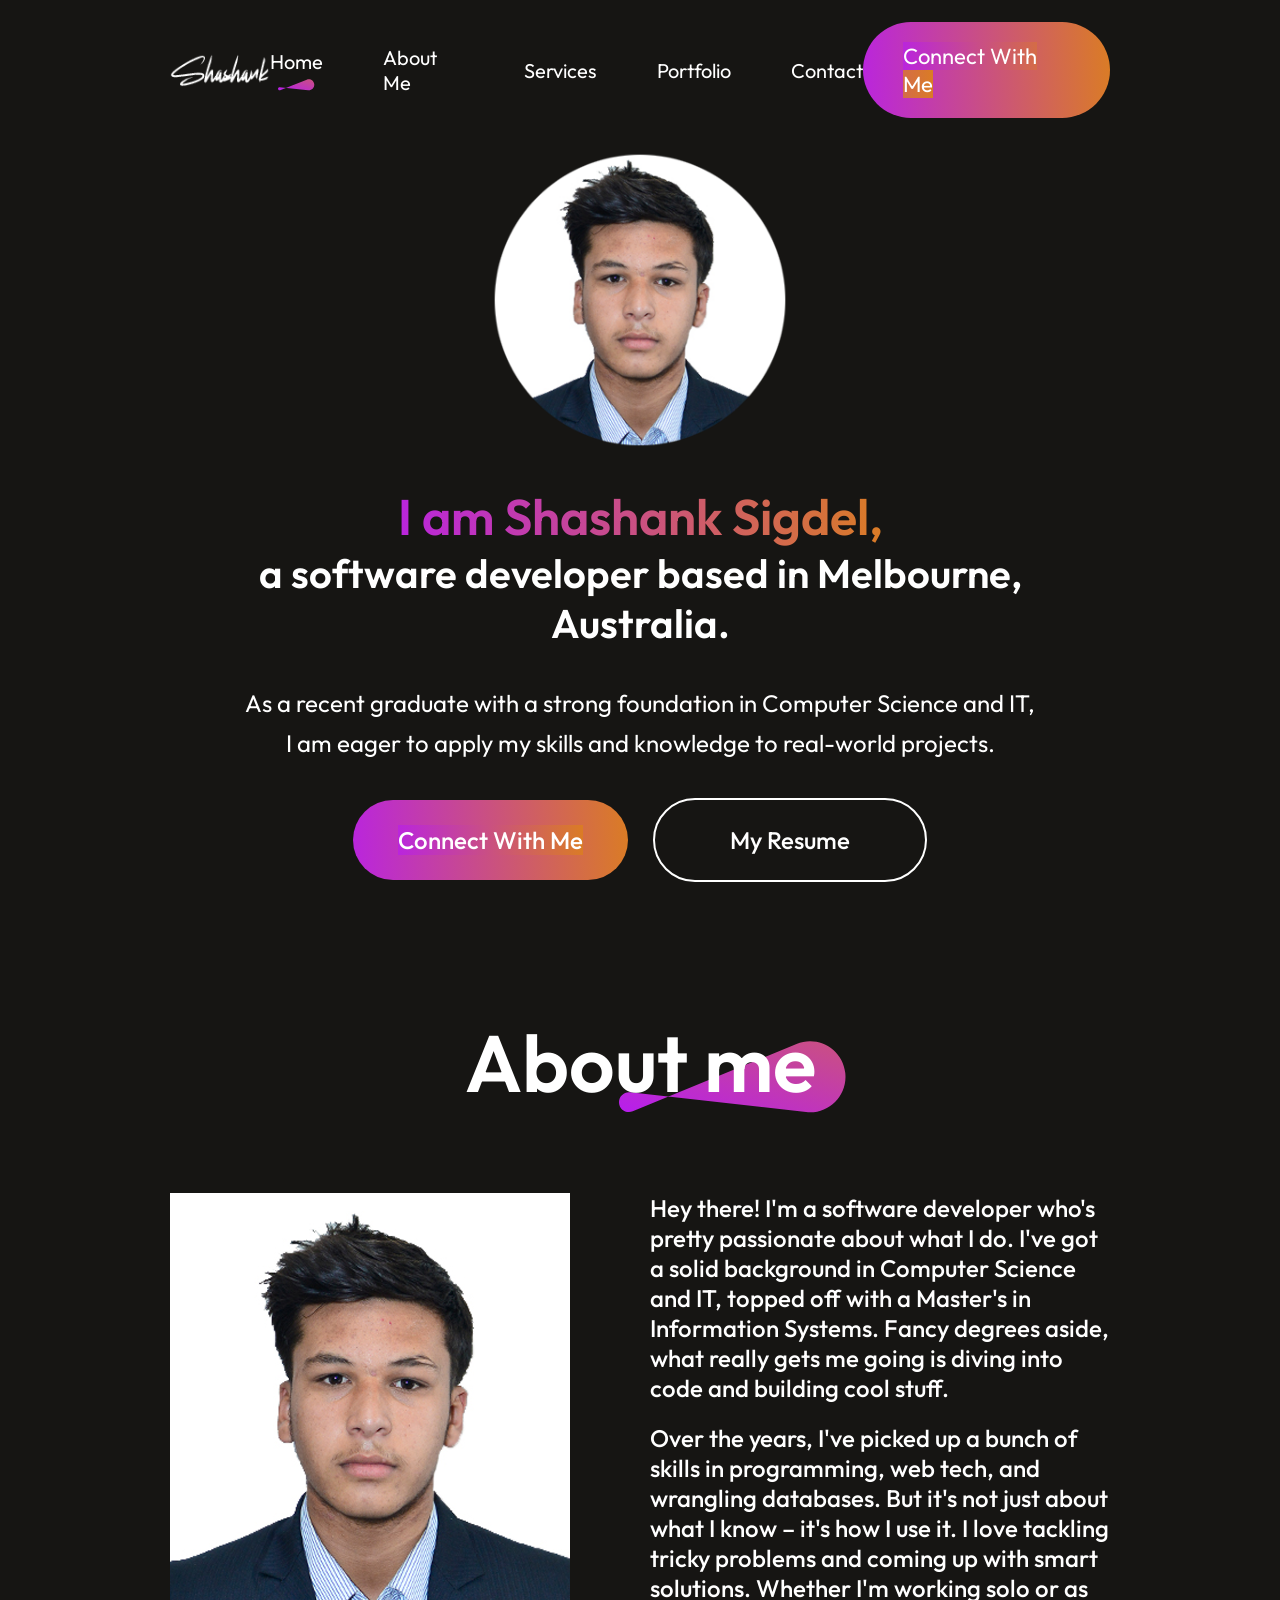
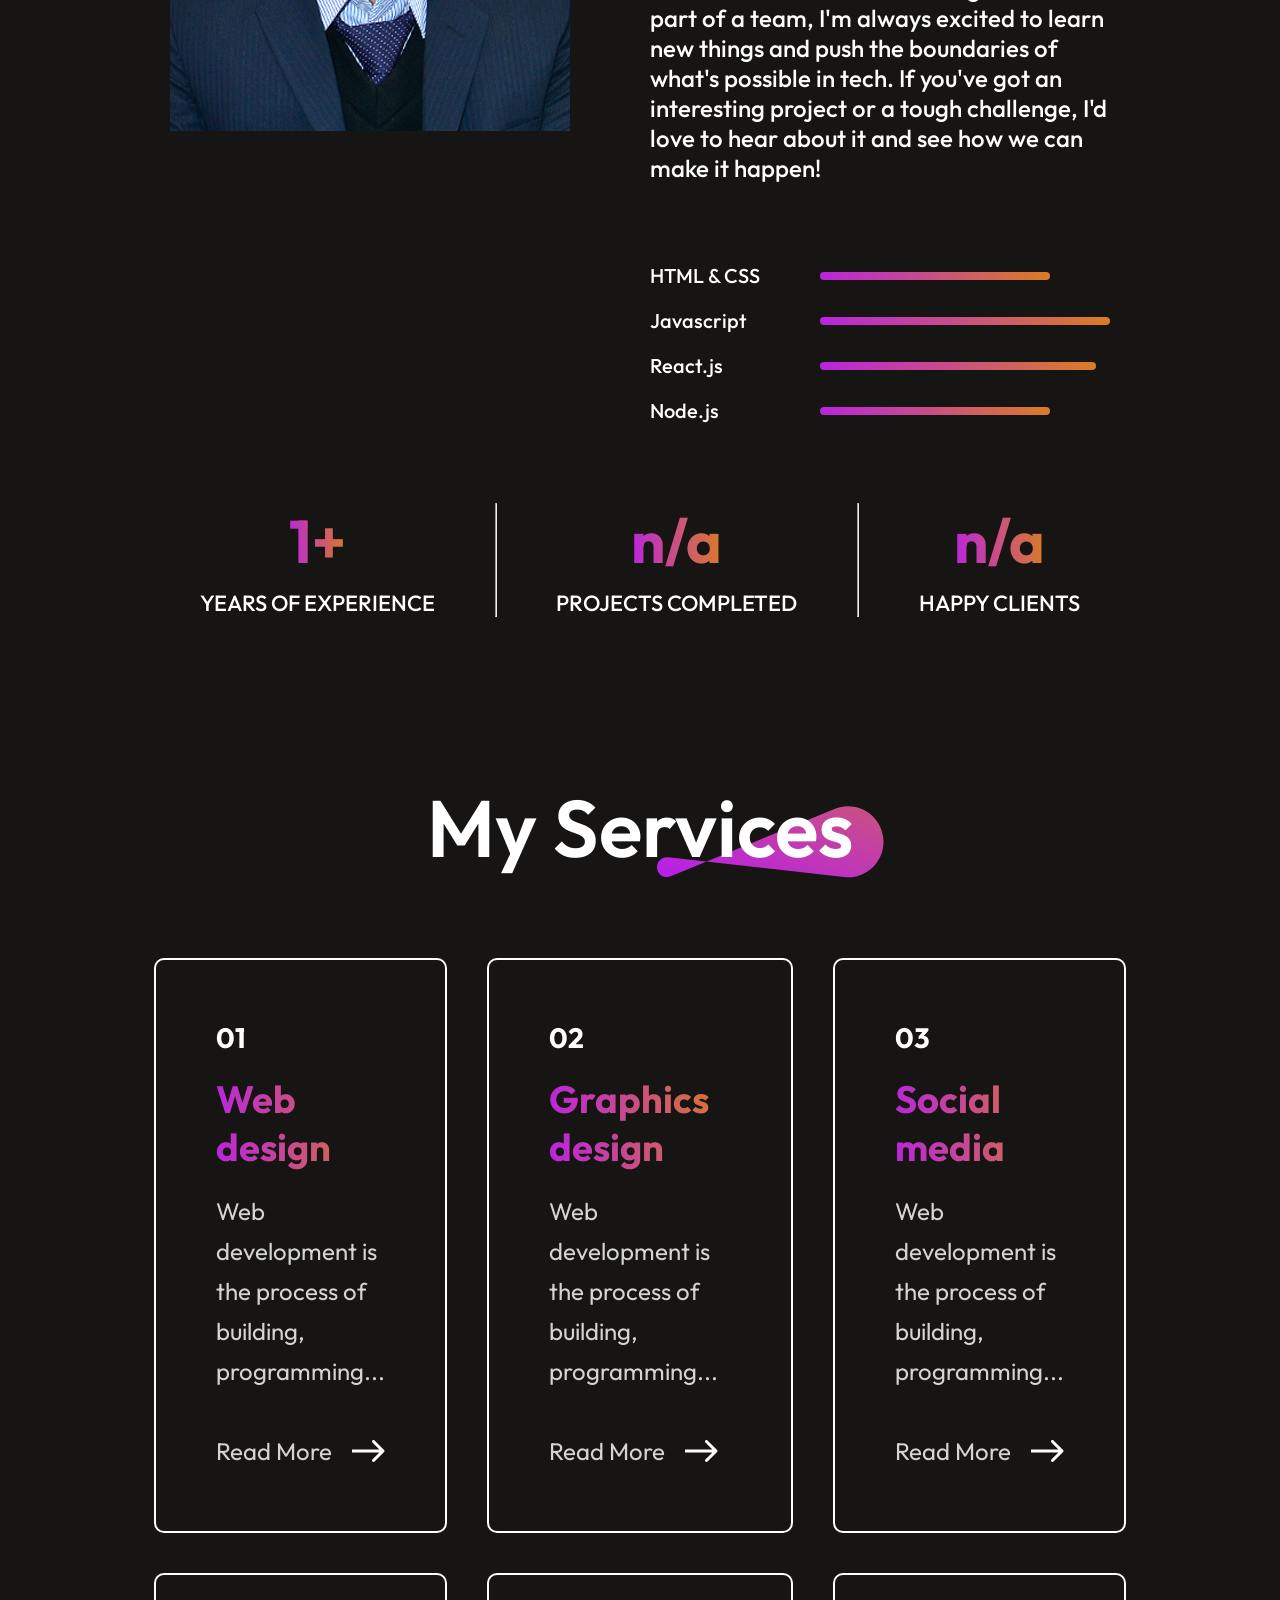
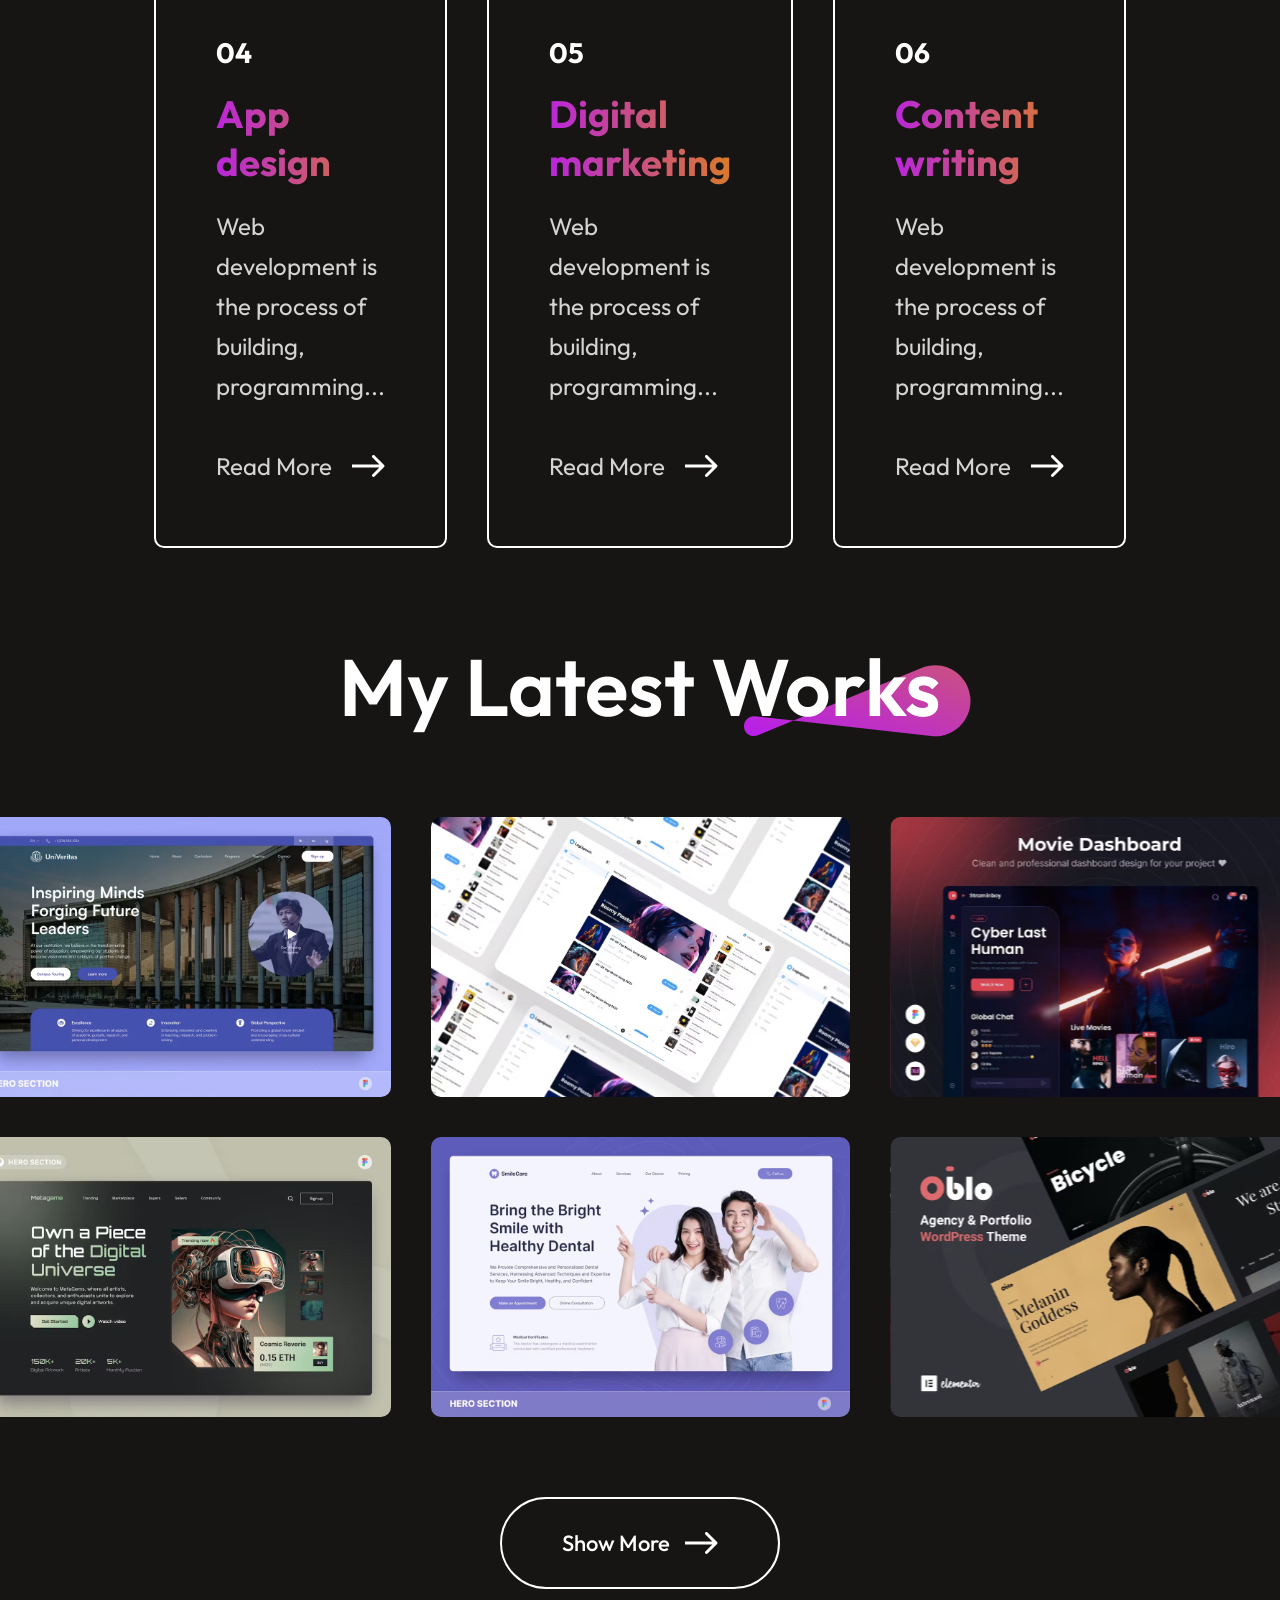
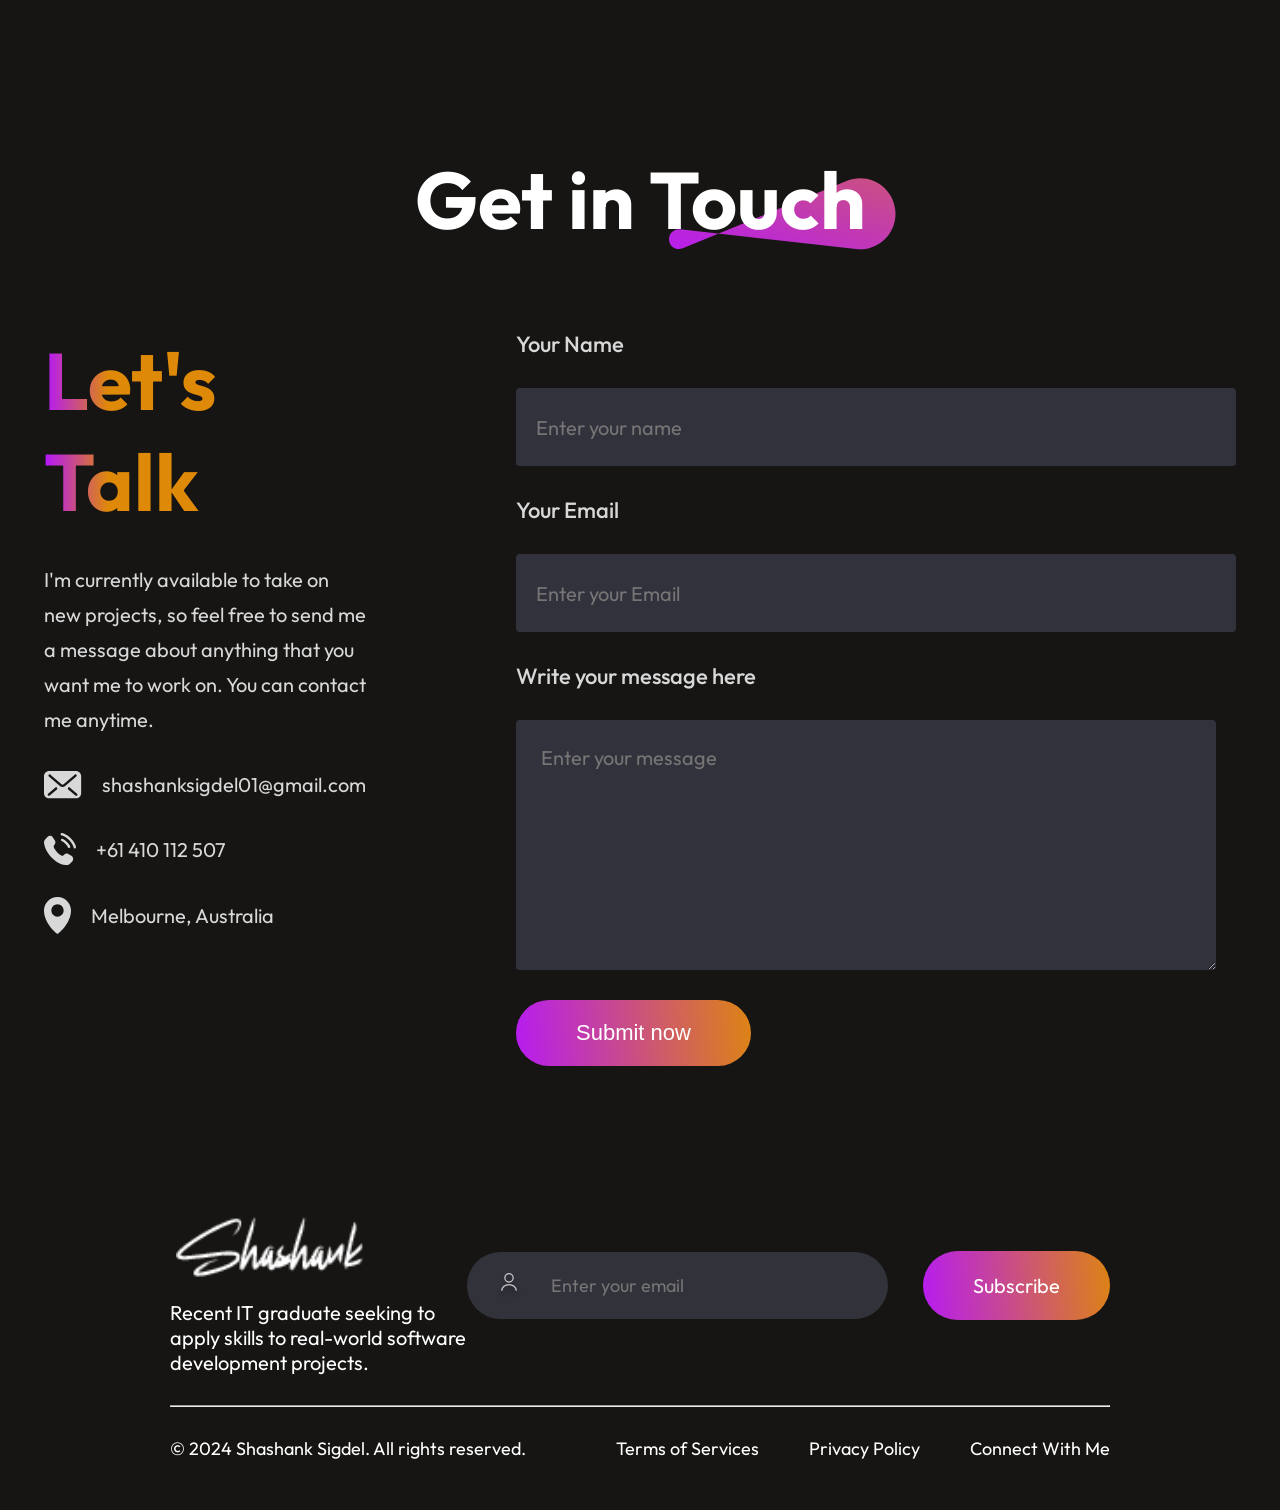
==== index.html @ 3d9e0a39 "Portfolio Website" ====
<!DOCTYPE html>
<html lang="en">
  <head>
    <meta charset="UTF-8" />
    <link
      rel="icon"
      type="image/svg+xml"
      href="/assets/favicon-16x16-RpVhrD4y.png"
    />
    <meta name="viewport" content="width=device-width, initial-scale=1.0" />
    <meta name="viewport" content="width=device-width, initial-scale=1.0" />
    <title>Shashank Sigdel</title>
    <link rel="preconnect" href="https://fonts.googleapis.com" />
    <link rel="preconnect" href="https://fonts.gstatic.com" crossorigin />
    <link
      href="https://fonts.googleapis.com/css2?family=Outfit&display=swap"
      rel="stylesheet"
    />
    <script type="module" crossorigin src="/assets/index-uzoHPW1G.js"></script>
    <link rel="stylesheet" crossorigin href="/assets/index-DXrwA8t2.css">
  </head>
  <body>
    <div id="root"></div>
  </body>
</html>
---- assets/index-DXrwA8t2.css ----
.navbar{display:flex;align-items:center;justify-content:space-between;margin:20px 170px}.logo{width:100px;height:100px}.nav-menu{display:flex;align-items:center;list-style:none;gap:60px;font-size:20px}.nav-connect{padding:20px 40px;border-radius:50px;background:linear-gradient(267deg,#da7c25 .36%,#b923e1 102.06%);font-size:22px;cursor:pointer;transition:.5s}.nav-connect a{color:#fff;background:linear-gradient(267deg,#da7c25 .36%,#b923e1 102.06%);cursor:pointer;text-decoration:none}.nav-connect:hover{transform:scale(1.05)}.nav-menu li{display:flex;flex-direction:column;gap:5px;cursor:pointer}.nav-menu li img{display:flex;margin:auto}.anchor-link{text-decoration:none;color:#fff}.nav-mob-open,.nav-mob-close{display:none}@media (max-width: 768px){.navbar{margin:20px 50px}.nav-connect{display:none}.nav-mob-open{display:block;position:fixed;right:30px;cursor:pointer}.nav-mob-close{display:block;position:relative;top:30px;left:290px;width:30px;cursor:pointer}.nav-menu{position:fixed;flex-direction:column;align-items:start;top:0;gap:30px;background-color:#1f0016;width:350px;height:100%;z-index:2;transition:right .5s;right:-350px}.nav-menu li{font-size:30px;padding-left:100px;flex-direction:row;gap:20px}}.hero{display:flex;align-items:center;flex-direction:column;gap:35px}.hero img{height:300px;margin-top:10px}.hero h1{text-align:center;width:70%;font-size:40px;font-weight:600}.hero h1 span{font-size:50px;background:linear-gradient(267deg,#da7c25 .36%,#b923e1 102.06%);background-clip:text;-webkit-background-clip:text;-webkit-text-fill-color:transparent}.hero p{width:70%;text-align:center;font-size:24px;line-height:40px}.hero-action{display:flex;align-items:center;gap:25px;font-size:24px;font-weight:500;margin-bottom:50px}.hero-connect{padding:25px 45px;border-radius:50px;background:linear-gradient(267deg,#da7c25 .36%,#b923e1 102.06%);cursor:pointer}.hero-connect a{color:#fff;background:linear-gradient(267deg,#da7c25 .36%,#b923e1 102.06%);cursor:pointer;text-decoration:none}.hero-resume{padding:25px 75px;border-radius:50px;border:2px solid #fff;cursor:pointer}.hero-resume a{color:#fff;text-decoration:none}.hero-connect:hover{border:2px solid #fff}.hero-resume:hover{border-color:#b415ff}@media (max-width: 768px){.hero img{margin:55px 2px 2px;width:260px}.hero h1{margin-top:5x;width:90%;font-size:20px;font-weight:400;line-height:32px}.hero h1 span{font-size:40px;font-weight:700}.hero p{width:80%;font-size:20px;line-height:32px}.hero-action{gap:16px;font-size:18px;font-weight:500;margin-bottom:50px}.hero-connect{padding:20px 30px;border-radius:40px}.hero-resume{padding:20px 50px;border-radius:40px}}.about{display:flex;flex-direction:column;align-items:center;justify-content:center;gap:80px;margin:80px 170px}.about-title{position:relative}.about-title h1{padding:0 30px;font-size:80px;font-weight:600}.about-title img{position:absolute;bottom:0;right:0;z-index:-1}.about-sections{display:flex;gap:80px}.about-right{display:flex;flex-direction:column;gap:80px}.about-para{display:flex;flex-direction:column;gap:20px;font-size:24px;font-weight:500}.about-skills{display:flex;flex-direction:column;gap:20px}.about-skill{display:flex;gap:50px;align-items:center;transition:.3s}.about-skill p{min-width:120px;font-size:20px;font-weight:500}.about-skill hr{outline:none;border:none;width:50%;height:8px;border-radius:50px;background:linear-gradient(267deg,#da7c25 .36%,#b923e1 102.06%)}.about-achievements{display:flex;width:100%;justify-content:space-around;margin-bottom:80px}.about-achievement{display:flex;flex-direction:column;align-items:center;gap:10px;transition:.5s}.about-achievement h1{font-size:60px;font-weight:700;background:linear-gradient(267deg,#da7c25 .36%,#b923e1 102.06%);-webkit-background-clip:text;-webkit-text-fill-color:transparent}.about-achievement p{font-size:22px;font-weight:500}.about-skill:hover{transform:scale(1.05);transition:.3s}.about-achievement:hover{transform:scale(1.12);transition:.5s}@media (max-width: 768px){.about{gap:80px;margin:50px 70px;align-items:start}.about-title h1{font-size:50px;padding:0}.about-title img{width:130px;right:-20px}.about-sections{flex-direction:column}.about-left{display:none}.about-para{font-size:18px;line-height:30px;margin-bottom:0}.about-skill{gap:20px;align-items:center}.about-skill p{font-size:20px}.about-skill hr{height:6px}.about-achievements{justify-content:space-between}.about-achievement{gap:10px}.about-achievement h1{font-size:34px;font-weight:700px}.about-achievement p{text-align:center;font-size:16px}}.services{display:flex;flex-direction:column;align-items:center;justify-content:center;gap:80px;margin:80px 170px}.services-title{position:relative}.services-title h1{padding:0 30px;font-size:80px;font-weight:600}.services-title img{position:absolute;bottom:0;right:0;z-index:-1}.services-container{display:grid;grid-template-columns:1fr 1fr 1fr;gap:40px;margin-bottom:8px}.services-format{display:flex;flex-direction:column;justify-content:center;gap:20px;padding:60px;border-radius:10px;border:2px solid white;transition:.4s;cursor:pointer}.services-format h3{font-size:28px;font-weight:600px}.services-format h2{font-size:38px;font-weight:800px;background:linear-gradient(267deg,#da7c25 .36%,#b923e1 102.06%);background-clip:text;-webkit-background-clip:text;-webkit-text-fill-color:transparent}.services-format p{color:#d4d4d4;font-size:24px;line-height:40px;max-width:300px}.services-readmore{display:flex;gap:20px;align-items:center;margin-top:20px}.services-format:hover{border:2px solid #ff00ff;background-image:linear-gradient(45deg,#3f0028,#582300);transform:scale(1.05);transition:.4s}@media (max-width: 768px){.services{align-items:start;gap:40px;margin:10px 40px}.services-container{display:grid;grid-template-columns:1fr 1fr;gap:15px}.services-title h1{font-size:50px;padding:0}.services-title img{width:130px;right:-20px}.services-format{border-radius:8px;padding:20px;box-shadow:0 2px 10px #0000001a;text-align:center}.services-format h2{font-size:16px}.services-format p{font-size:14px;line-height:18px;max-width:150px;margin:0 auto}.services-readmore{display:flex;justify-content:center;align-items:center;margin-top:10px}.services-readmore p{font-size:14px;margin-right:5px}.services-readmore img{width:20px}}.mywork{display:flex;flex-direction:column;align-items:center;justify-content:center;gap:80px;margin:80px 170px}.mywork-title{position:relative}.mywork-title h1{padding:0 30px;font-size:80px;font-weight:600}.mywork-title img{position:absolute;bottom:0;right:0;z-index:-1}.mywork-container{display:grid;grid-template-columns:1fr 1fr 1fr;gap:40px}.mywork-container img{box-sizing:border-box;width:419px;height:280px;transition:.3s;cursor:pointer}.mywork-container img:hover{transform:scale(1.1);border:4px solid #ff00ff;border-radius:10px;transition:.3s}.mywork-showmore{display:flex;gap:15px;border-radius:50px;border:2px solid white;padding:30px 60px;font-size:22px;font-weight:500;margin-bottom:80px;transition:.6s;cursor:pointer}.mywork-showmore:hover{gap:30px;transition:.6s}@media (max-width: 768px){.mywork{gap:50px;margin:50px 70px;align-items:start}.mywork-title h1{padding:0;font-size:50px;font-weight:600}.mywork-title img{width:130px;margin-right:-20px}.mywork-container{grid-template-columns:1fr 1fr;gap:30px}.mywork-container img{width:100%;height:100%}.mywork-showmore{padding:20px 40px;font-size:18px;margin:50px auto;cursor:pointer}}.contact{display:flex;flex-direction:column;align-items:center;justify-content:center;gap:80px;margin:80px 170px}.contact-title{position:relative}.contact-title h1{padding:0 30px;font-size:80px;font-weight:600px}.contact-title img{position:absolute;bottom:0;right:0;z-index:-1}.contact-section{display:flex;gap:150px}.contact-left{display:flex;flex-direction:column;gap:30px}.contact-left h1{font-size:80px;font-weight:700;background:linear-gradient(270deg,#df8908 80%,#b415ff);background-clip:text;-webkit-background-clip:text;-webkit-text-fill-color:transparent}.contact-left p{max-width:550px;color:#d8d8d8;font-size:20px;line-height:35px}.contact-details{display:flex;flex-direction:column;gap:30px;color:#d8d8d8;font-size:22px}.contact-detail{display:flex;align-items:center;gap:20px}.contact-right{display:flex;flex-direction:column;align-items:start;gap:30px}.contact-right label{color:#d8d8d8;font-size:22px;font-weight:500}.contact-right input{border:none;width:700px;height:78px;padding-left:20px;border-radius:4px;background:#32323c;color:#a0a0a0;font-family:Outfit;font-size:20px}.contact-right textarea{width:650px;border:none;padding:25px;border-radius:4px;background:#32323c;color:#a0a0a0;font-family:Outfit;font-size:20px}.contact-submit{border:none;color:#fff;border-radius:50px;background:linear-gradient(264deg,#df8908 -5.09%,#b415ff 106.28%);font-size:22px;padding:20px 60px;margin-bottom:50px;cursor:pointer;transition:.3s}.contact-submit:hover{transform:scale(1.1);transition:.3s}.alert{margin-top:20px;margin-bottom:50px;background:linear-gradient(264deg,#df8908 -5.09%,#b415ff 106.28%);text-align:center;border-radius:4px;animation:fadein .5s,fadeout .5s 14.5s;border:none;color:#fff;font-size:22px;padding:20px 60px;transition:.3s}@keyframes fadein{0%{opacity:0}to{opacity:1}}@media (max-width: 768px){.contact{gap:50px;margin:50px 70px;align-items:start}.contact-title h1{padding:0;font-size:50px;font-weight:600}.contact-title img{width:130px;margin-right:-20px}.contact-section{flex-direction:column}.contact-left h1{font-size:54px}.contact-left p{font-size:18px}.contact-detail img{width:25px}.contact-right label{font-size:20px}.contact-right input{width:100%;font-size:20px}.contact-right textarea{width:100%;font-size:20px;padding:11px}.contact-submit{font-size:20px;padding:15px 40px}}.footer{margin:50px 170px;display:flex;flex-direction:column;gap:30px}.footer-top{display:flex;justify-content:space-between}.footer-logo{width:200px;height:100px}.footer-top-left p{font-size:20px;max-width:400px}.footer-top-right{display:flex;align-items:center;gap:35px}.footer-email-input{display:flex;gap:30px;padding:20px 80px 20px 30px;border-radius:50px;background-color:#32323b}.footer-email-input input{outline:none;border:none;background:transparent;color:#a0a0a0;font-family:Outfit;font-size:18px}.footer-subscribe{font-size:20px;padding:22px 50px;border-radius:50px;background:linear-gradient(264deg,#df8908 -5.09%,#b415ff 106.28%);cursor:pointer;transition:.3s}.footer-bottom{display:flex;justify-content:space-between;font-size:18px}.footer-bottom-right{display:flex;gap:50px;margin-bottom:50px}.footer-email-input:hover{border:2px solid white}.footer-subscribe:hover{transform:scale(1.1);transition:.3s}@media (max-width: 768px){.footer{margin:50px 70px}.footer-top{flex-direction:column;gap:50px}.footer-bottom{display:flex;flex-direction:column-reverse;margin-bottom:50px}.footer-top-right{display:flex;flex-direction:column;align-items:start}.footer-email-input{padding:20px 10px 20px 20px}}*{padding:0;margin:0}body{height:100vh;background:#161513;color:#fff;font-family:outfit}
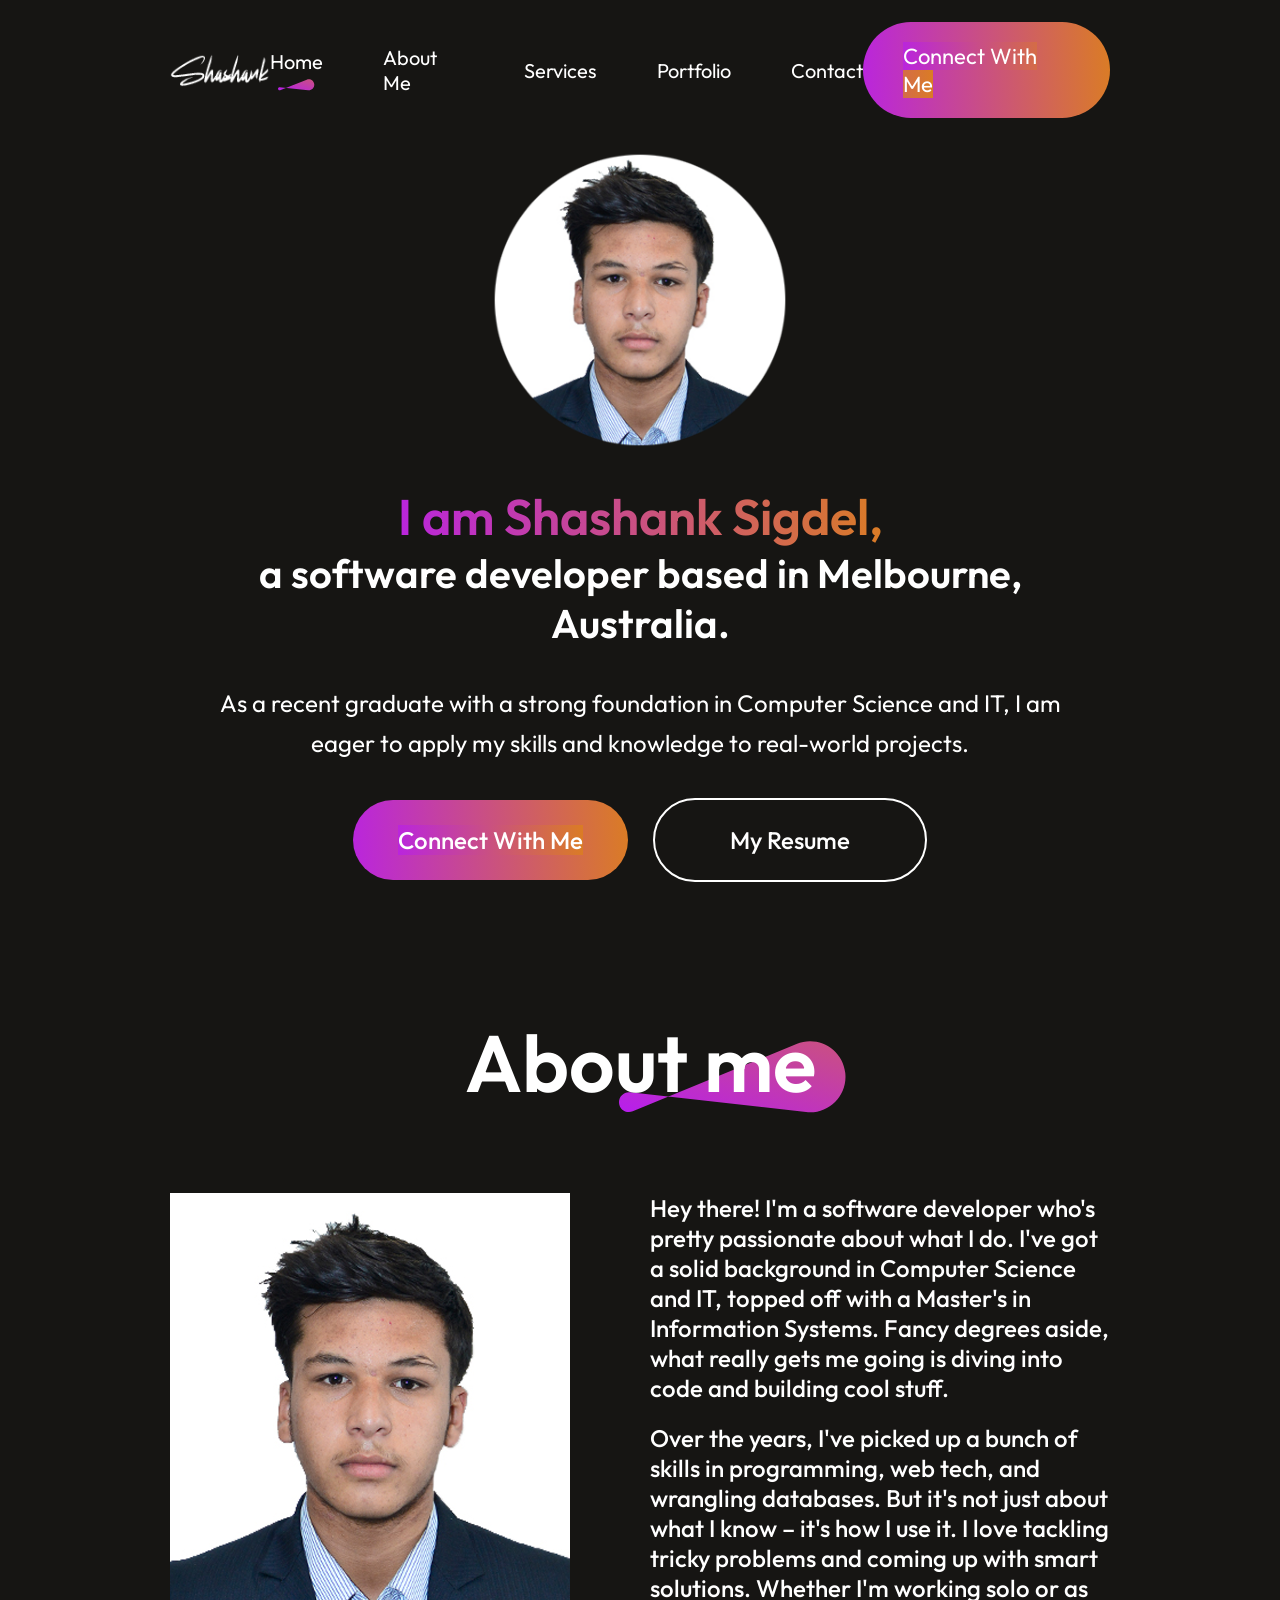
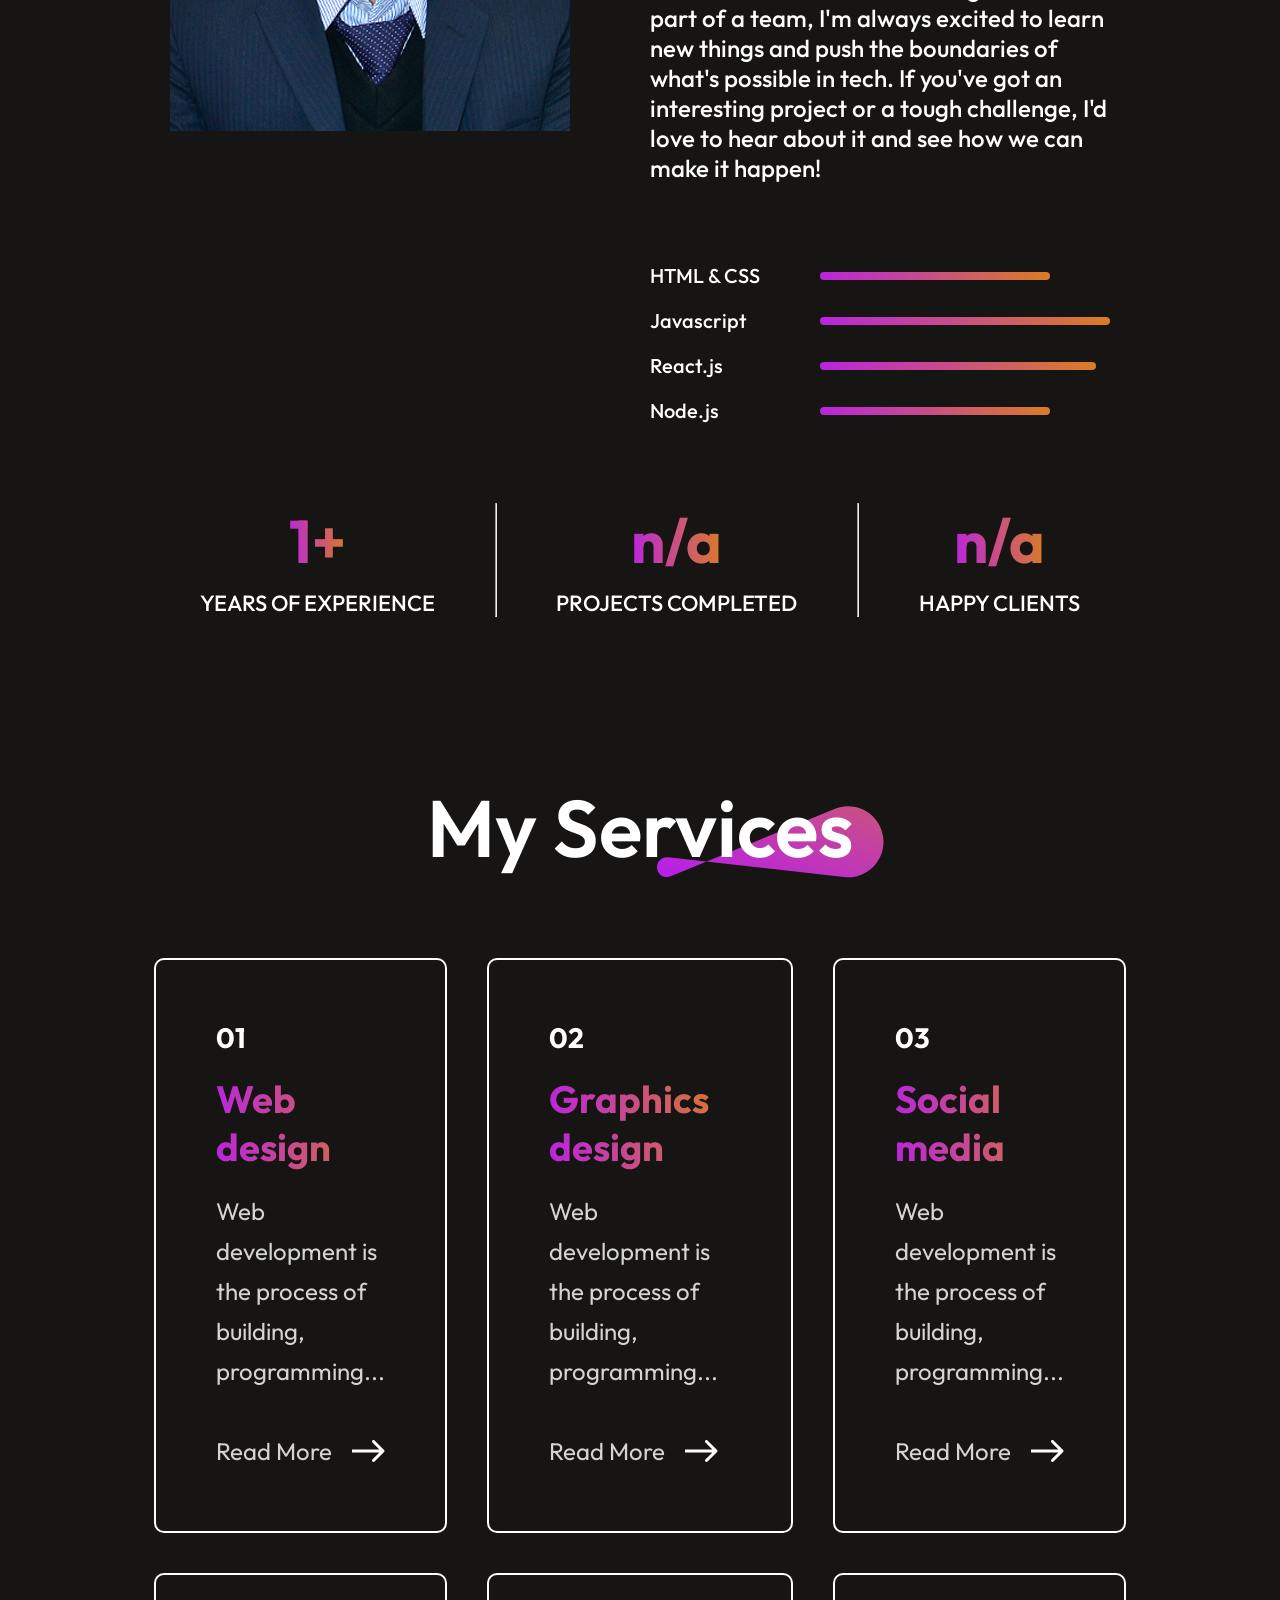
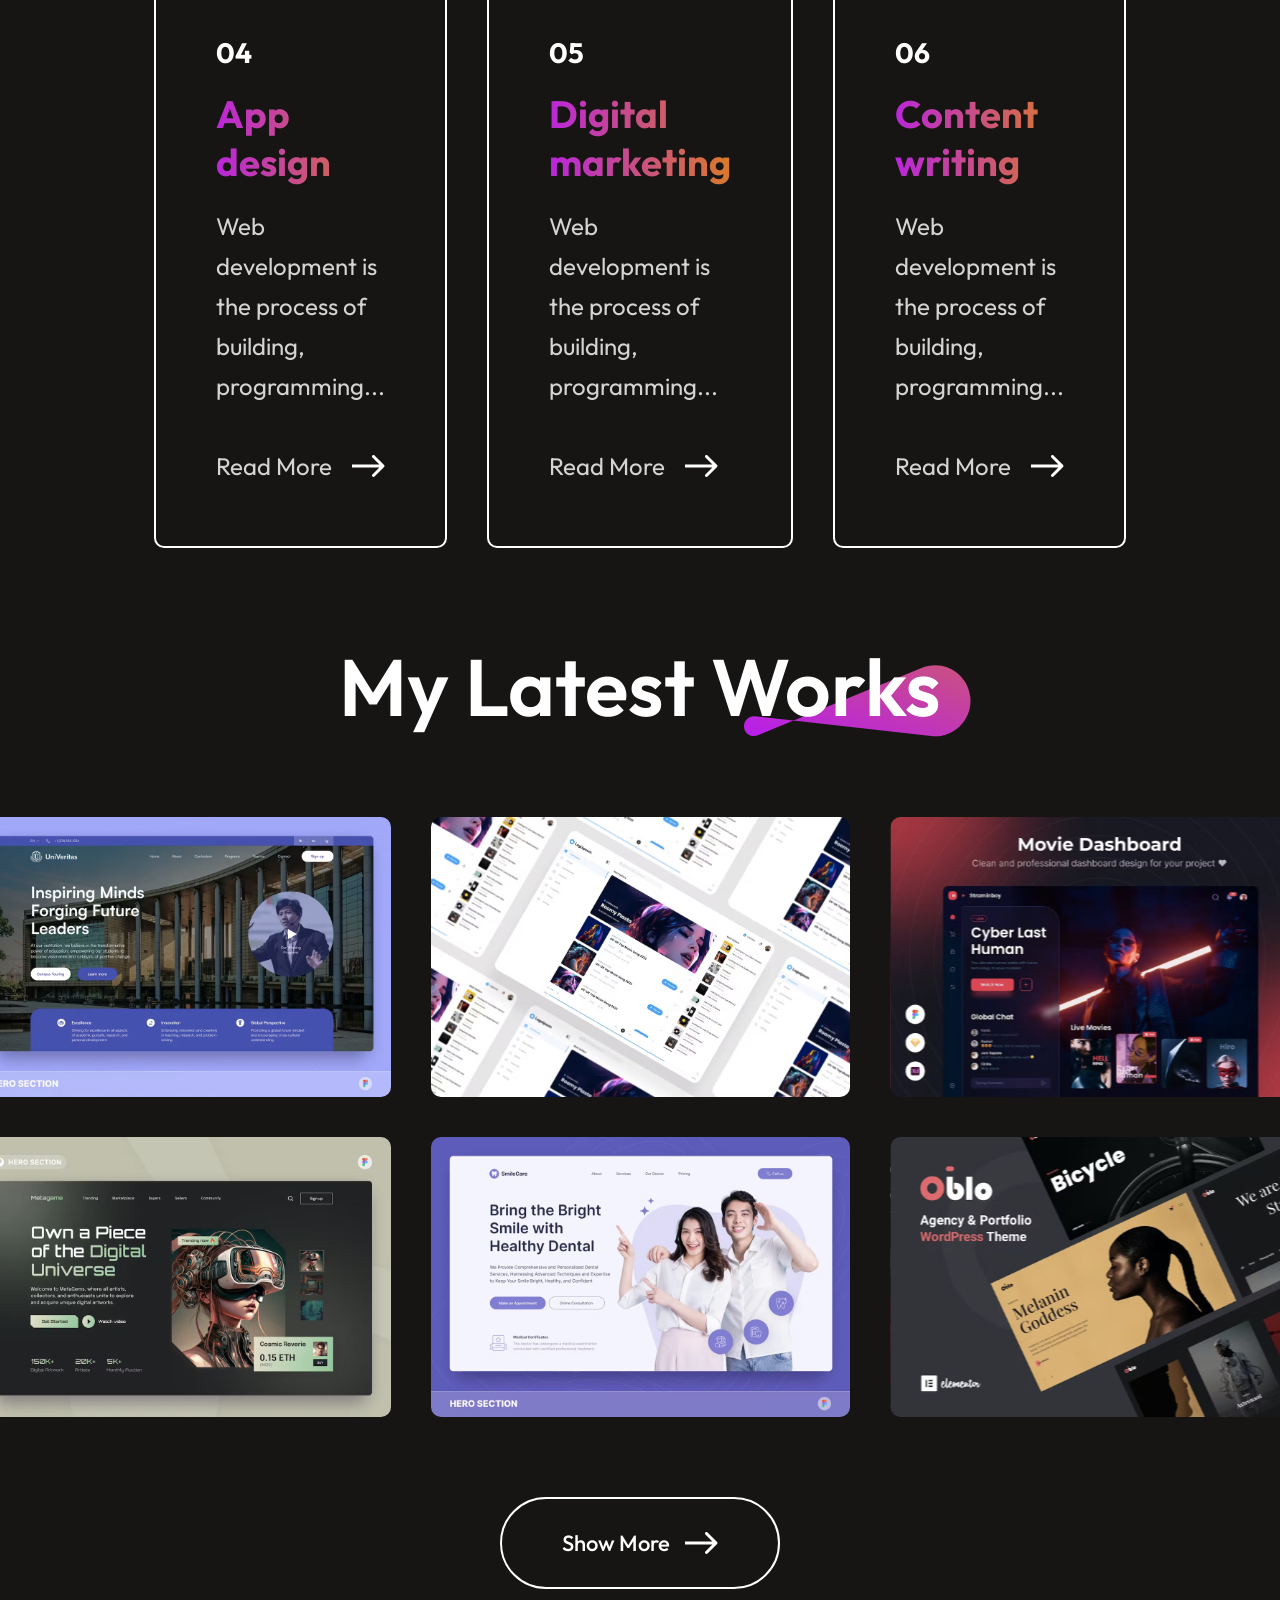
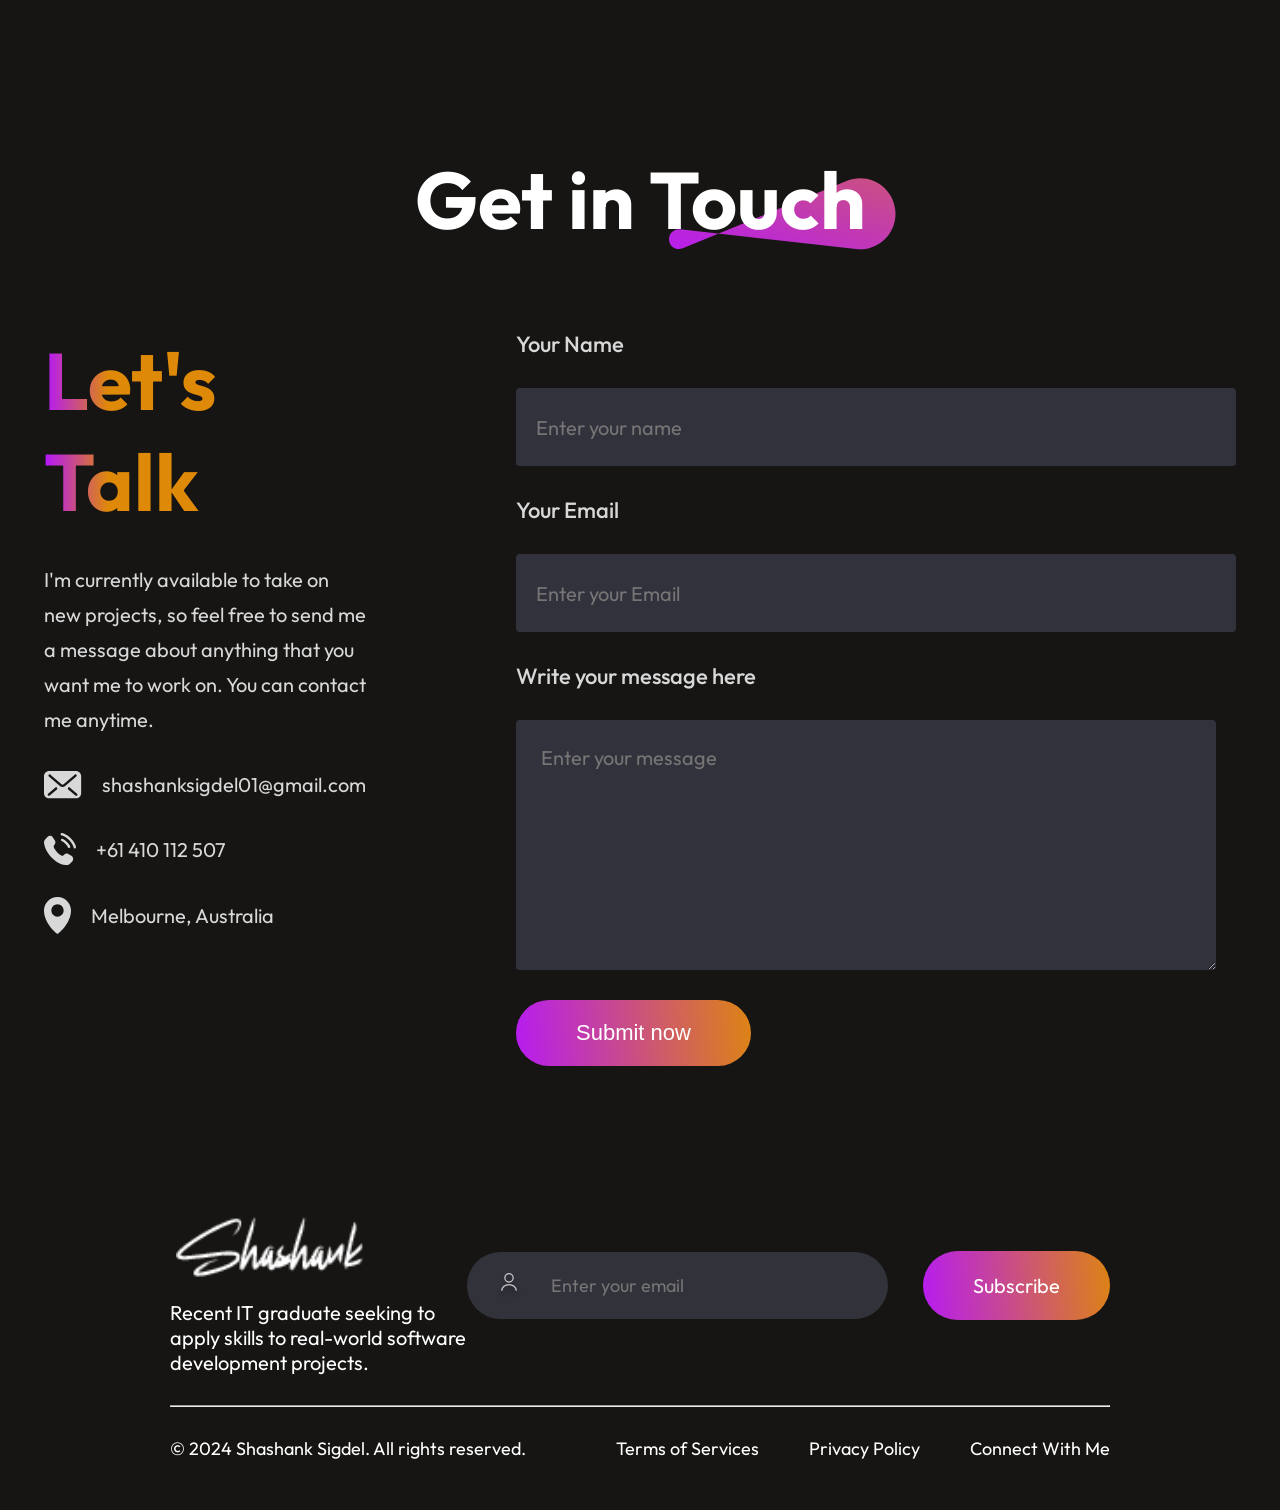
==== commit a8eb4f10: "Hero HTML Tag Update" ====
--- a/index.html
+++ b/index.html
@@ -16,7 +16,7 @@
       href="https://fonts.googleapis.com/css2?family=Outfit&display=swap"
       rel="stylesheet"
     />
-    <script type="module" crossorigin src="/assets/index-uzoHPW1G.js"></script>
+    <script type="module" crossorigin src="/assets/index-pmRc4I57.js"></script>
     <link rel="stylesheet" crossorigin href="/assets/index-DXrwA8t2.css">
   </head>
   <body>
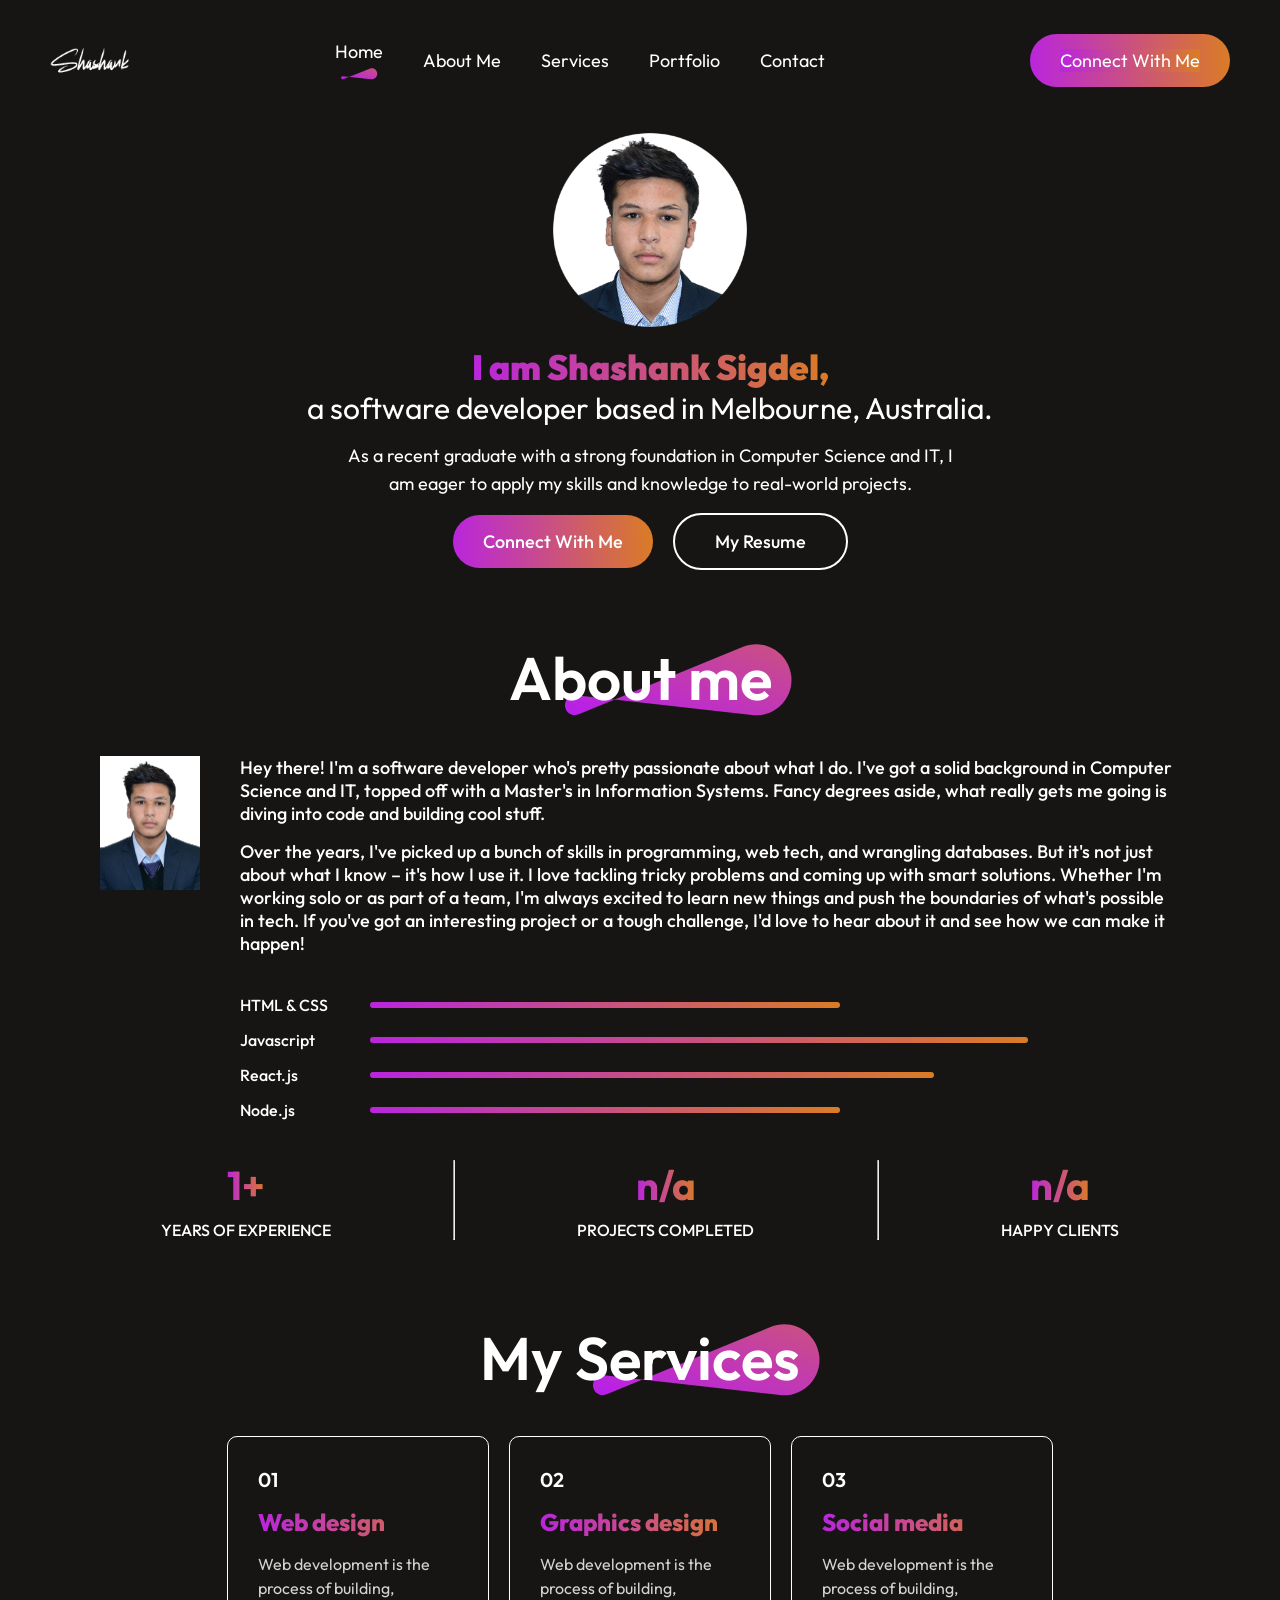
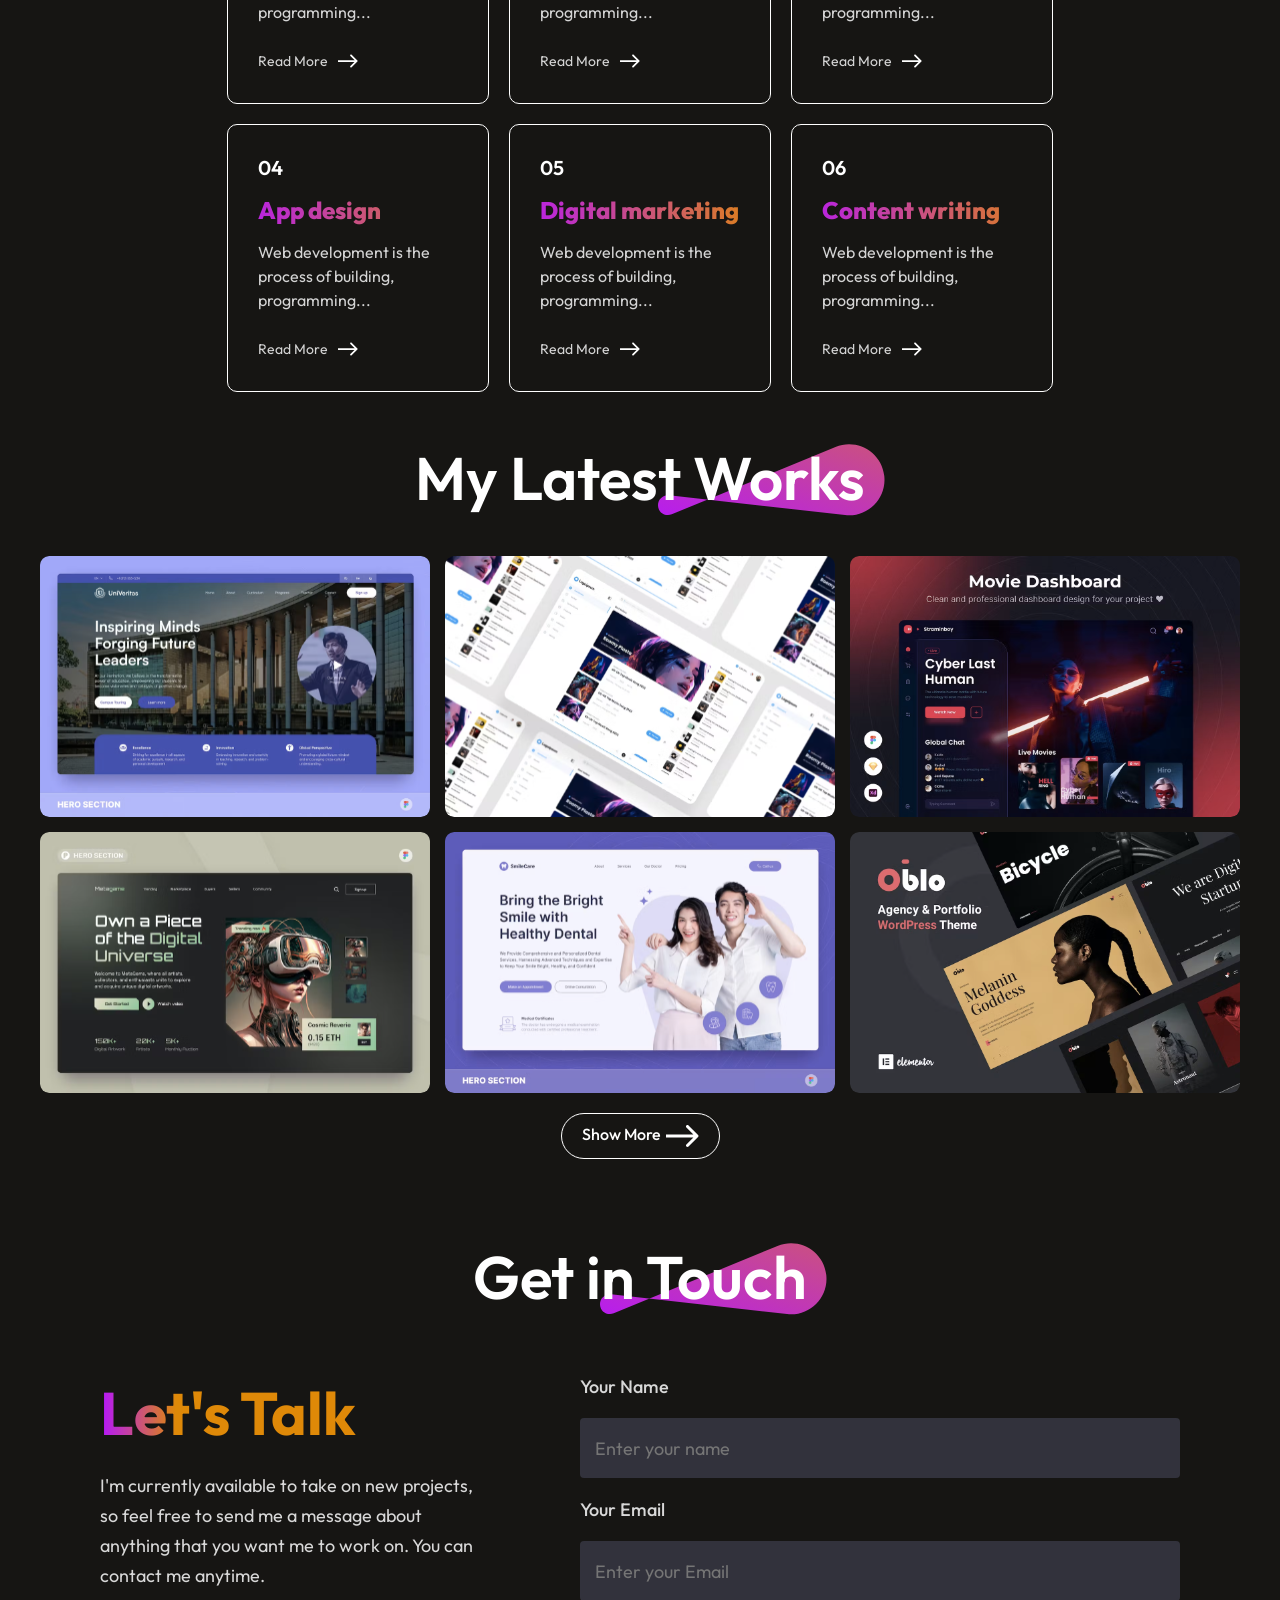
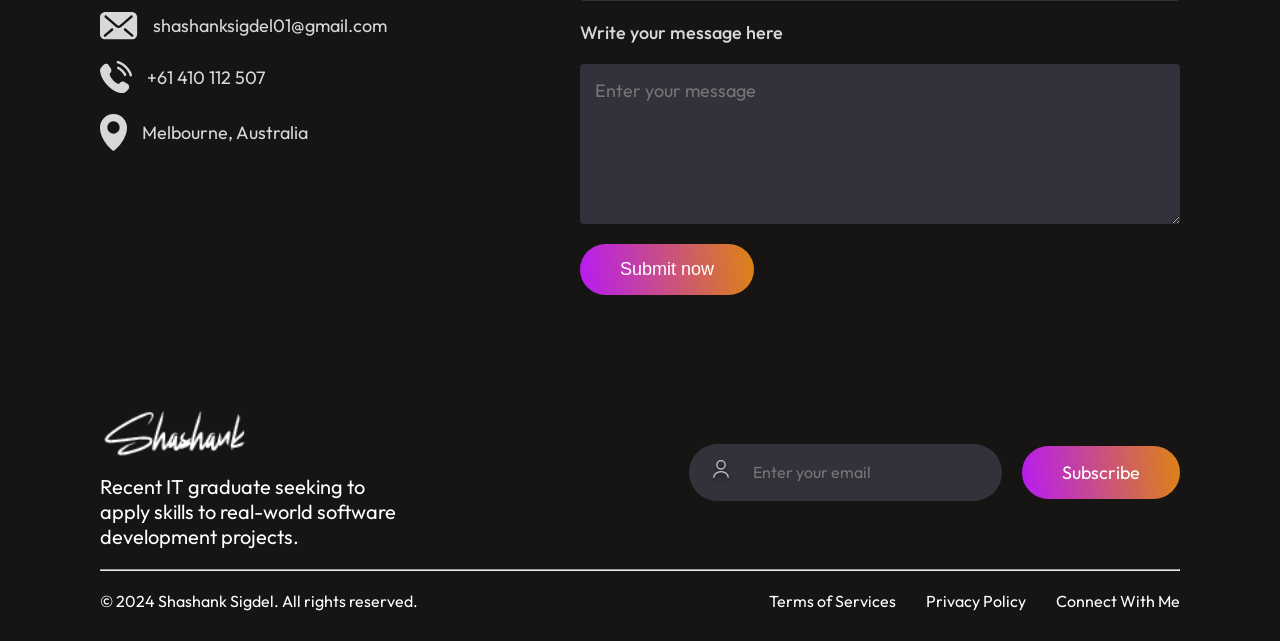
==== commit 8feb98cd: "Entire CSS Fixed" ====
--- a/index.html
+++ b/index.html
@@ -16,8 +16,8 @@
       href="https://fonts.googleapis.com/css2?family=Outfit&display=swap"
       rel="stylesheet"
     />
-    <script type="module" crossorigin src="/assets/index-pmRc4I57.js"></script>
-    <link rel="stylesheet" crossorigin href="/assets/index-DXrwA8t2.css">
+    <script type="module" crossorigin src="/assets/index-DzhNy0A-.js"></script>
+    <link rel="stylesheet" crossorigin href="/assets/index-Dbkd2A3p.css">
   </head>
   <body>
     <div id="root"></div>
--- a/assets/index-Dbkd2A3p.css
+++ b/assets/index-Dbkd2A3p.css
@@ -0,0 +1 @@
+.navbar{display:flex;align-items:center;justify-content:space-between;margin:20px 50px}.logo{width:80px;height:80px}.nav-menu{display:flex;align-items:center;list-style:none;gap:40px;font-size:18px}.nav-connect{padding:15px 30px;border-radius:40px;background:linear-gradient(267deg,#da7c25 .36%,#b923e1 102.06%);font-size:18px;cursor:pointer;transition:.3s}.nav-connect a{color:#fff;background:linear-gradient(267deg,#da7c25 .36%,#b923e1 102.06%);cursor:pointer;text-decoration:none}.nav-connect:hover{transform:scale(1.03)}.nav-menu li{display:flex;flex-direction:column;gap:5px;cursor:pointer}.nav-menu li img{display:flex;margin:auto}.anchor-link{text-decoration:none;color:#fff}.nav-mob-open,.nav-mob-close{display:none}@media (max-width: 768px){.navbar{margin:20px 30px}.nav-connect{display:none}.nav-mob-open{display:block;position:fixed;right:20px;cursor:pointer}.nav-mob-close{display:block;position:relative;top:30px;left:250px;width:25px;cursor:pointer}.nav-menu{position:fixed;flex-direction:column;align-items:start;top:0;gap:20px;background-color:#1f0016;width:300px;height:100%;z-index:2;transition:right .3s;right:-300px}.nav-menu li{font-size:24px;padding-left:60px;flex-direction:row;gap:15px}}.hero{display:flex;align-items:center;flex-direction:column;gap:15px;margin:0 0 20px 20px}.hero img{height:200px;width:auto;margin-top:10px}.hero h1{text-align:center;width:90%;font-size:30px;font-weight:400}.hero h1 span{font-size:35px;font-weight:900;background:linear-gradient(267deg,#da7c25 .36%,#b923e1 102.06%);background-clip:text;-webkit-background-clip:text;-webkit-text-fill-color:transparent}.hero p{width:50%;text-align:center;font-size:18px;line-height:28px}.hero-action{display:flex;align-items:center;gap:20px;font-size:18px;font-weight:500;margin-bottom:30px}.hero-connect{padding:15px 30px;border-radius:30px;background:linear-gradient(267deg,#da7c25 .36%,#b923e1 102.06%);cursor:pointer}.hero-connect a{color:#fff;text-decoration:none}.hero-resume{padding:15px 40px;border-radius:30px;border:2px solid #fff;cursor:pointer}.hero-resume a{color:#fff;text-decoration:none}.hero-connect:hover{border:2px solid #fff}.hero-resume:hover{border-color:#b415ff}@media (max-width: 768px){.hero{gap:20px}.hero img{height:180px;width:auto;margin:10px 0}.hero h1{width:90%;font-size:24px;line-height:28px}.hero h1 span{font-size:30px}.hero p{width:85%;font-size:16px;line-height:24px}.hero-action{gap:12px;font-size:16px;margin-bottom:20px}.hero-connect{padding:10px 20px;border-radius:25px}.hero-resume{padding:10px 30px;border-radius:25px}}.about{display:flex;flex-direction:column;align-items:center;justify-content:center;gap:40px;margin:40px 100px}.about-title{position:relative}.about-title h1{padding:0 20px;font-size:60px;font-weight:600}.about-title img{position:absolute;bottom:0;right:0;z-index:-1}.about-left .profile-image{max-width:100%;height:auto;object-fit:contain}.about-sections{display:flex;gap:40px}.about-right{display:flex;flex-direction:column;gap:40px}.about-para{display:flex;flex-direction:column;gap:15px;font-size:18px;font-weight:500}.about-skills{display:flex;flex-direction:column;gap:15px}.about-skill{display:flex;gap:30px;align-items:center;transition:.3s}.about-skill p{min-width:100px;font-size:16px;font-weight:500}.about-skill hr{border:none;width:50%;height:6px;border-radius:50px;background:linear-gradient(267deg,#da7c25 .36%,#b923e1 102.06%)}.about-achievements{display:flex;width:100%;justify-content:space-around;margin-bottom:40px}.about-achievement{display:flex;flex-direction:column;align-items:center;gap:10px;transition:.3s}.about-achievement h1{font-size:40px;font-weight:700;background:linear-gradient(267deg,#da7c25 .36%,#b923e1 102.06%);-webkit-background-clip:text;-webkit-text-fill-color:transparent}.about-achievement p{font-size:16px;font-weight:500}.about-skill:hover{transform:scale(1.03);transition:.3s}.about-achievement:hover{transform:scale(1.08);transition:.3s}@media (max-width: 768px){.about{gap:30px;margin:0 44px;align-items:start}.about-title h1{padding:0;font-size:40px;font-weight:600}.about-title img{width:100px;margin-right:-20px}.about-sections{flex-direction:column}.about-left{display:none}.about-para{font-size:18px;line-height:30px;margin-bottom:0}.about-skill{gap:20px;align-items:center}.about-skill p{font-size:20px}.about-skill hr{height:6px}.about-achievements{justify-content:space-between}.about-achievement{gap:10px}.about-achievement h1{font-size:34px;font-weight:700px}.about-achievement p{text-align:center;font-size:16px}}@media (max-width: 480px){.about-left .profile-image{max-width:150px}}.services{display:flex;flex-direction:column;align-items:center;justify-content:center;gap:40px;margin:40px 100px}.services-title{position:relative}.services-title h1{padding:0 20px;font-size:60px;font-weight:600}.services-title img{position:absolute;bottom:0;right:0;z-index:-1}.services-container{display:grid;grid-template-columns:repeat(3,1fr);gap:20px;margin-bottom:8px}.services-format{display:flex;flex-direction:column;justify-content:center;gap:15px;padding:30px;border-radius:10px;border:1px solid white;transition:.4s;cursor:pointer}.services-format h3{font-size:20px;font-weight:600}.services-format h2{font-size:24px;font-weight:800;background:linear-gradient(267deg,#da7c25 .36%,#b923e1 102.06%);background-clip:text;-webkit-background-clip:text;-webkit-text-fill-color:transparent}.services-format p{color:#d4d4d4;font-size:16px;line-height:24px;max-width:200px}.services-readmore{display:flex;gap:10px;align-items:center;margin-top:10px}.services-readmore p{font-size:14px}.services-readmore img{width:20px}.services-format:hover{border:1px solid #ff00ff;background-image:linear-gradient(45deg,#3f0028,#582300);transform:scale(1.03);transition:.3s}@media (max-width: 768px){.services{align-items:start;gap:40px;margin:10px 40px}.services-container{display:grid;grid-template-columns:1fr 1fr;gap:15px}.services-title h1{padding:0;font-size:40px;font-weight:600}.services-title img{width:100px;margin-right:-20px}.services-format{border-radius:8px;padding:20px;box-shadow:0 2px 10px #0000001a;text-align:center}.services-format h2{font-size:16px}.services-format p{font-size:14px;line-height:18px;max-width:150px;margin:0 auto}.services-readmore{display:flex;justify-content:center;align-items:center;margin-top:10px}.services-readmore p{font-size:14px;margin-right:5px}.services-readmore img{width:20px}}.mywork{display:flex;flex-direction:column;align-items:center;justify-content:center;gap:20px;margin:20px 40px}.mywork-title{position:relative;text-align:center}.mywork-title h1{padding:0 20px;font-size:60px;font-weight:600}.mywork-title img{position:absolute;bottom:0;right:0;z-index:-1}.mywork-container{padding-top:20px;display:grid;grid-template-columns:repeat(3,1fr);gap:15px}.mywork-container img{width:100%;height:auto;border-radius:8px;transition:.3s;cursor:pointer}.mywork-container img:hover{transform:scale(1.03);border:2px solid #ff00ff}.mywork-showmore{display:flex;gap:5px;border-radius:30px;border:1px solid white;padding:10px 20px;font-size:16px;font-weight:500;margin-bottom:20px;transition:.3s;cursor:pointer}.mywork-showmore:hover{gap:8px}@media (max-width: 768px){.mywork{gap:20px;margin:20px;align-items:start}.mywork-title h1{padding:0;font-size:40px;font-weight:600}.mywork-title img{width:100px;margin-right:-20px}.mywork-container{grid-template-columns:repeat(2,1fr);gap:10px}.mywork-container img{width:100%;height:auto}.mywork-showmore{padding:8px 15px;font-size:14px;margin:20px auto}@media (max-width: 480px){.mywork-container{grid-template-columns:1fr;gap:8px}.mywork-title h1{font-size:40px}.mywork-title img{width:80px;right:10px}}}.contact{display:flex;flex-direction:column;align-items:center;justify-content:center;gap:60px;margin:60px 100px}.contact-title{position:relative}.contact-title h1{padding:0 20px;font-size:60px;font-weight:600}.contact-title img{position:absolute;bottom:0;right:0;z-index:-1}.contact-section{display:flex;gap:100px}.contact-left{display:flex;flex-direction:column;gap:20px}.contact-left h1{font-size:60px;font-weight:700;background:linear-gradient(270deg,#df8908 80%,#b415ff);background-clip:text;-webkit-background-clip:text;-webkit-text-fill-color:transparent}.contact-left p{max-width:500px;color:#d8d8d8;font-size:18px;line-height:30px}.contact-details{display:flex;flex-direction:column;gap:20px;color:#d8d8d8;font-size:20px}.contact-detail{display:flex;align-items:center;gap:15px}.contact-right{display:flex;flex-direction:column;align-items:start;gap:20px}.contact-right label{color:#d8d8d8;font-size:18px;font-weight:500}.contact-right input,.contact-right textarea{border:none;background:#32323c;color:#a0a0a0;font-family:Outfit;font-size:18px;padding:15px;border-radius:4px;box-sizing:border-box;width:600px}.contact-right input{height:60px}.contact-right textarea{height:160px}.contact-submit{border:none;color:#fff;border-radius:50px;background:linear-gradient(264deg,#df8908 -5.09%,#b415ff 106.28%);font-size:18px;padding:15px 40px;margin-bottom:40px;cursor:pointer;transition:.3s}.contact-submit:hover{transform:scale(1.1);transition:.3s}.alert{margin-top:20px;margin-bottom:40px;border-radius:50px;background:linear-gradient(264deg,#df8908 -5.09%,#b415ff 106.28%);color:#fff;text-align:center;border:none;font-size:18px;padding:15px 40px;transition:.3s}@keyframes fadein{0%{opacity:0}to{opacity:1}}@media (max-width: 768px){.contact{gap:40px;margin:40px 20px;align-items:start}.contact-title h1{padding:0;font-size:40px;font-weight:600}.contact-title img{width:100px;margin-right:-20px}.contact-section{flex-direction:column;gap:40px}.contact-left h1{font-size:40px}.contact-left p{font-size:16px}.contact-detail img{width:20px}.contact-right{gap:15px}.contact-right label{font-size:16px}.contact-right input,.contact-right textarea{width:calc(100% - 20px);margin:0 10px;padding:10px;font-size:14px}.contact-right input{height:45px}.contact-right textarea{height:120px}.contact-submit{font-size:16px;padding:12px 30px}}.footer{margin:30px 100px;display:flex;flex-direction:column;gap:20px}.footer-top{display:flex;justify-content:space-between;gap:20px}.footer-logo{width:150px;height:75px}.footer-top-left p{font-size:20px;max-width:300px}.footer-top-right{display:flex;align-items:center;gap:20px}.footer-email-input{display:flex;gap:20px;padding:15px 20px;border-radius:50px;background-color:#32323b}.footer-email-input input{outline:none;border:none;background:transparent;color:#a0a0a0;font-family:Outfit;font-size:16px}.footer-subscribe{font-size:18px;padding:15px 40px;border-radius:50px;background:linear-gradient(264deg,#df8908 -5.09%,#b415ff 106.28%);cursor:pointer;transition:.3s}.footer-bottom{display:flex;justify-content:space-between;font-size:16px;gap:20px}.footer-bottom-right{display:flex;gap:30px;margin-bottom:30px}.footer-email-input:hover{border:2px solid white}.footer-subscribe:hover{transform:scale(1.1);transition:.3s}@media (max-width: 768px){.footer{margin:10px 20px}.footer-top-left{flex-direction:column;align-items:start;text-align:center}.footer-logo{width:120px}.footer-top-left p{font-size:14px;max-width:100%;text-align:center;padding-bottom:10px}.footer-bottom{flex-direction:column-reverse;gap:15px}.footer-top-right{flex-direction:column;gap:15px;width:100%;align-items:stretch;margin-top:30px}.footer-email-input{flex-direction:row;padding:10px}.footer-email-input img{width:18px}.footer-email-input input{font-size:14px}.footer-subscribe{font-size:16px;padding:12px 20px;text-align:center}.footer-bottom-left{text-align:center;margin-bottom:30px}}@media (max-width: 455px){.footer-bottom-right{font-size:14px}.footer-bottom-left{font-size:14px;width:100%}}*{padding:0;margin:0}body{height:100vh;background:#161513;color:#fff;font-family:outfit}
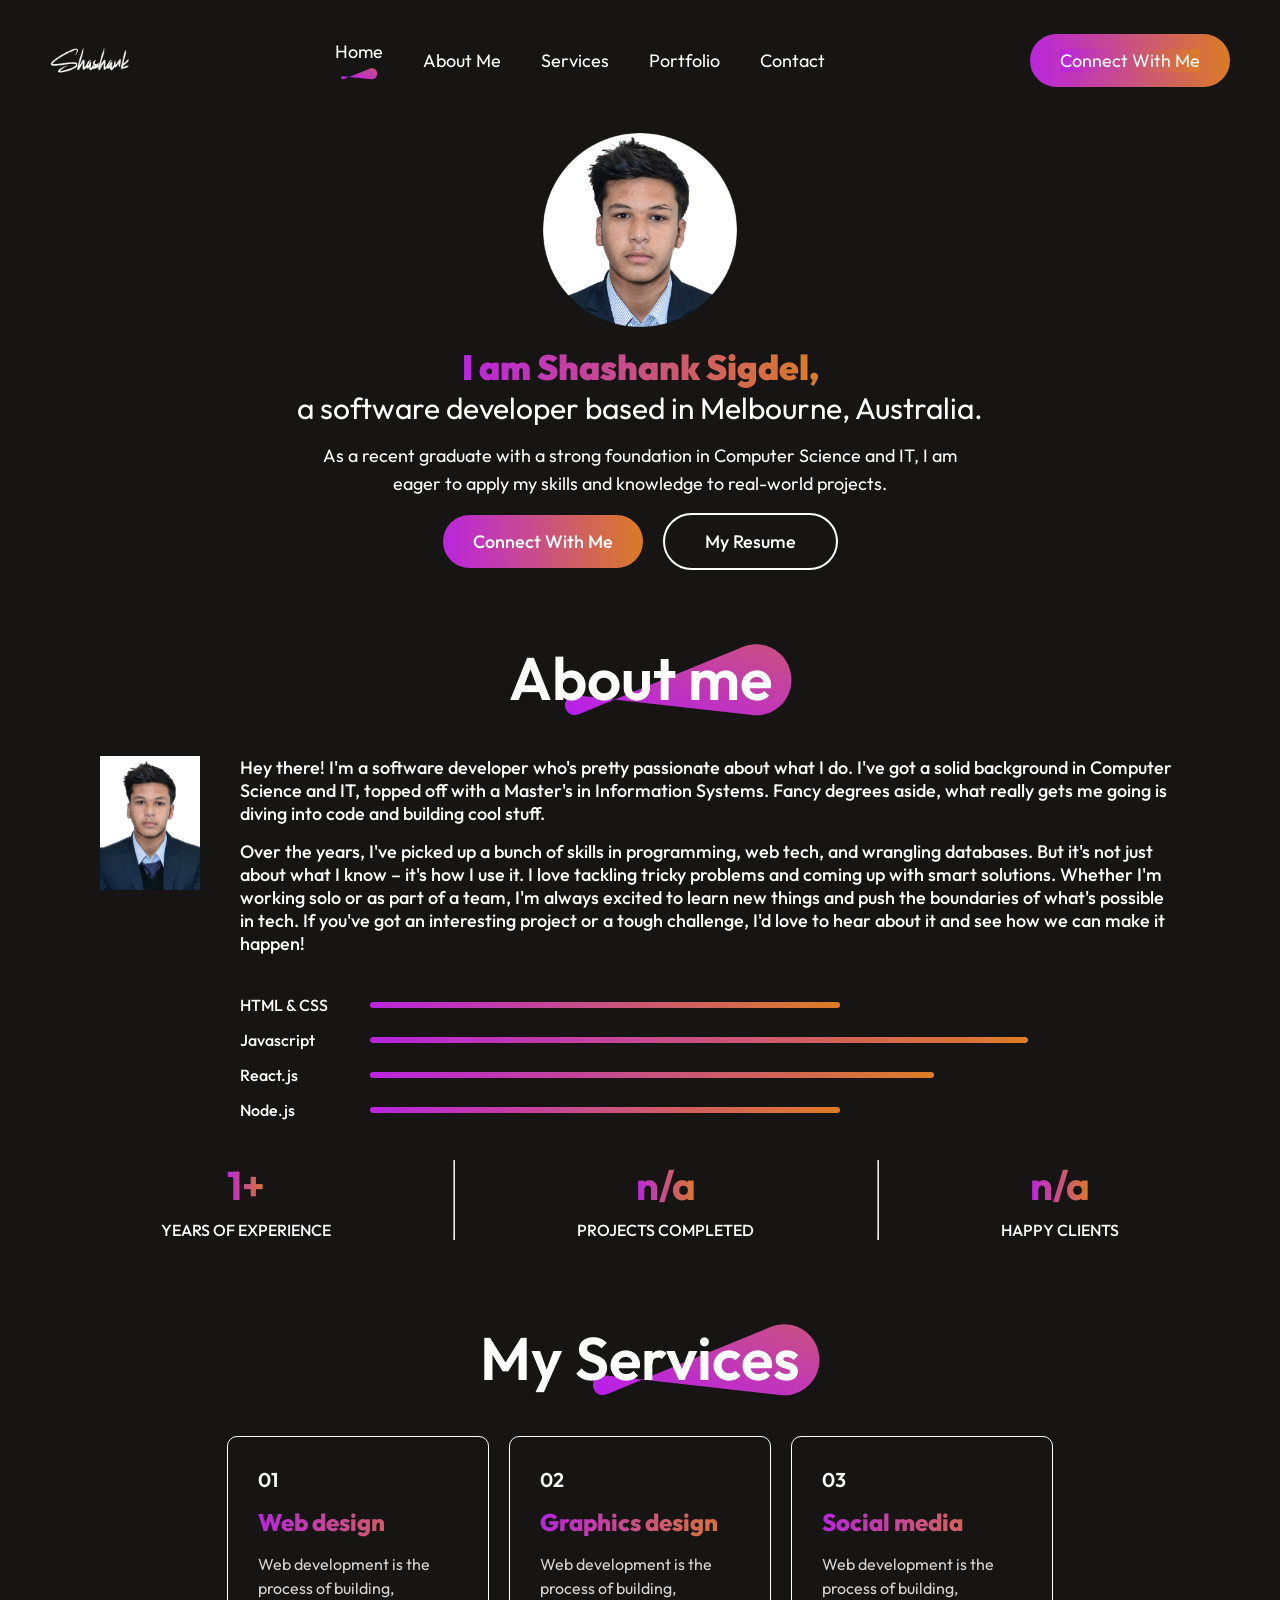
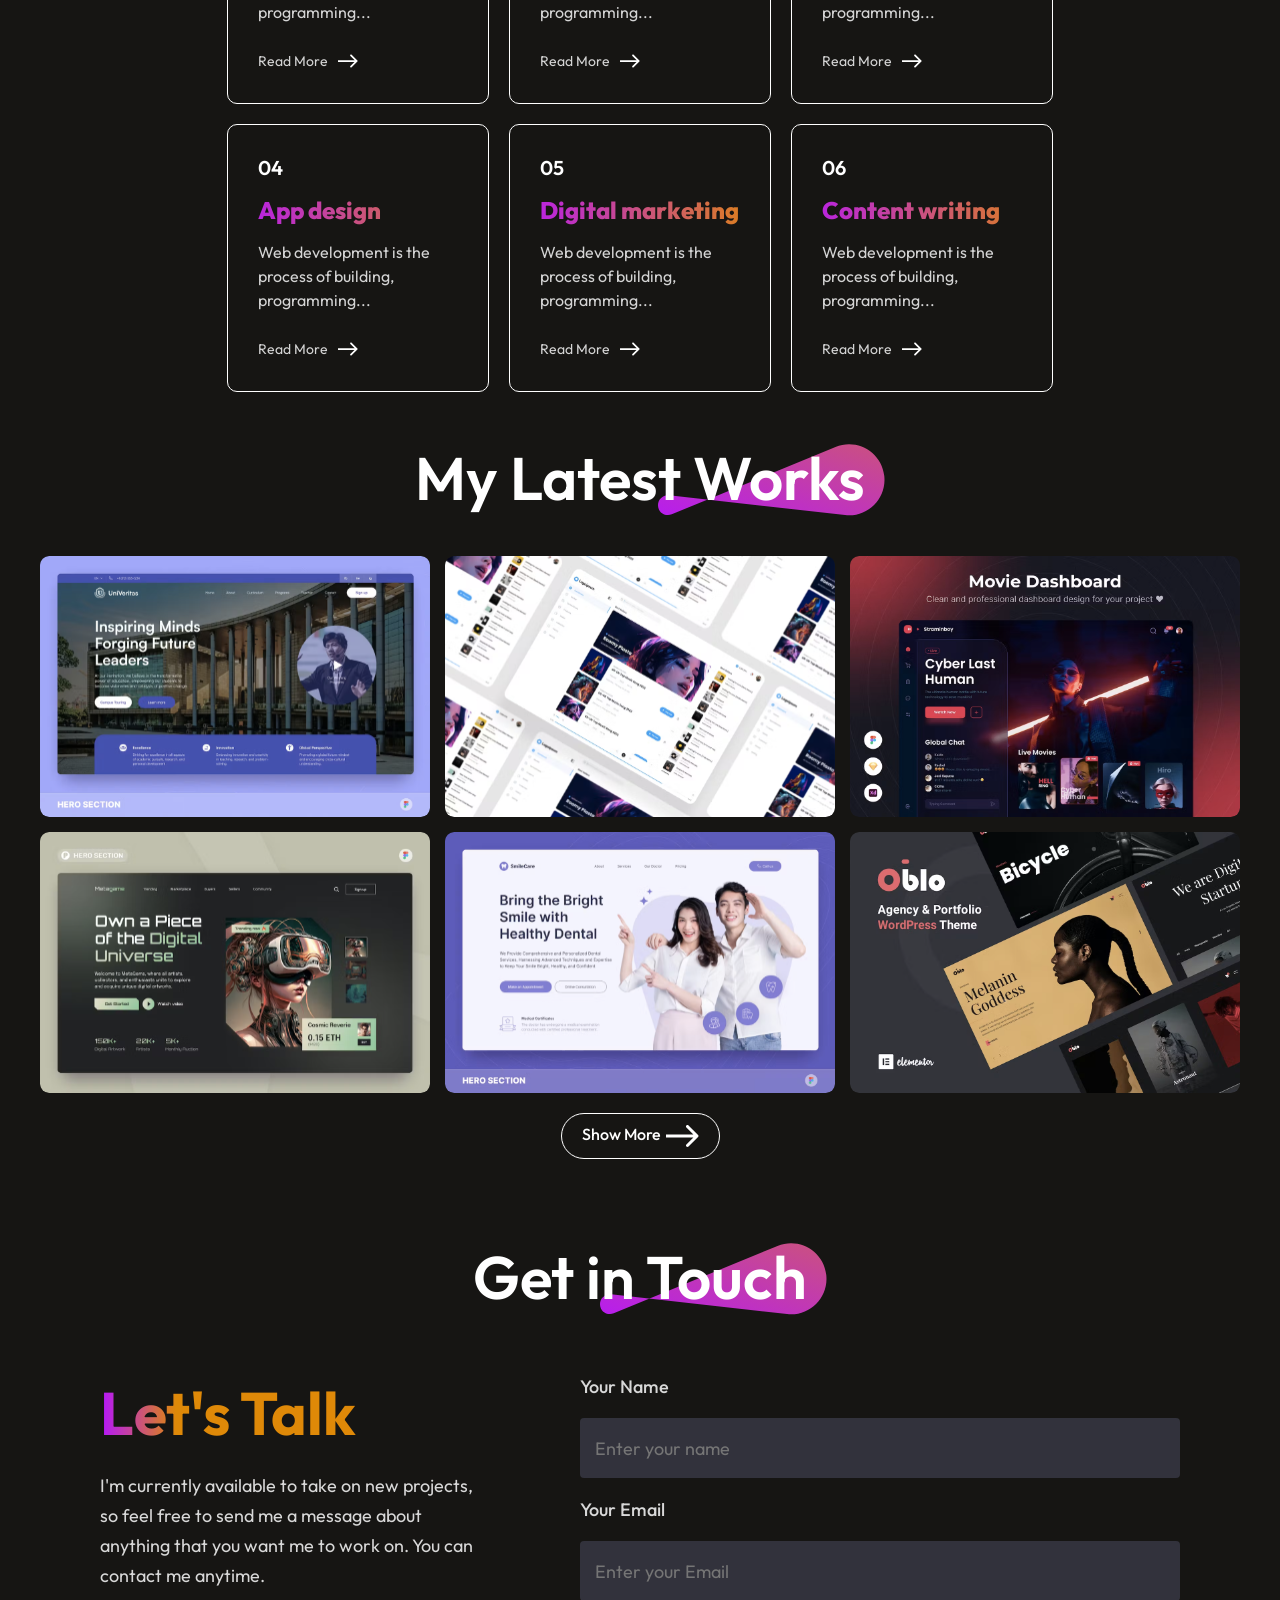
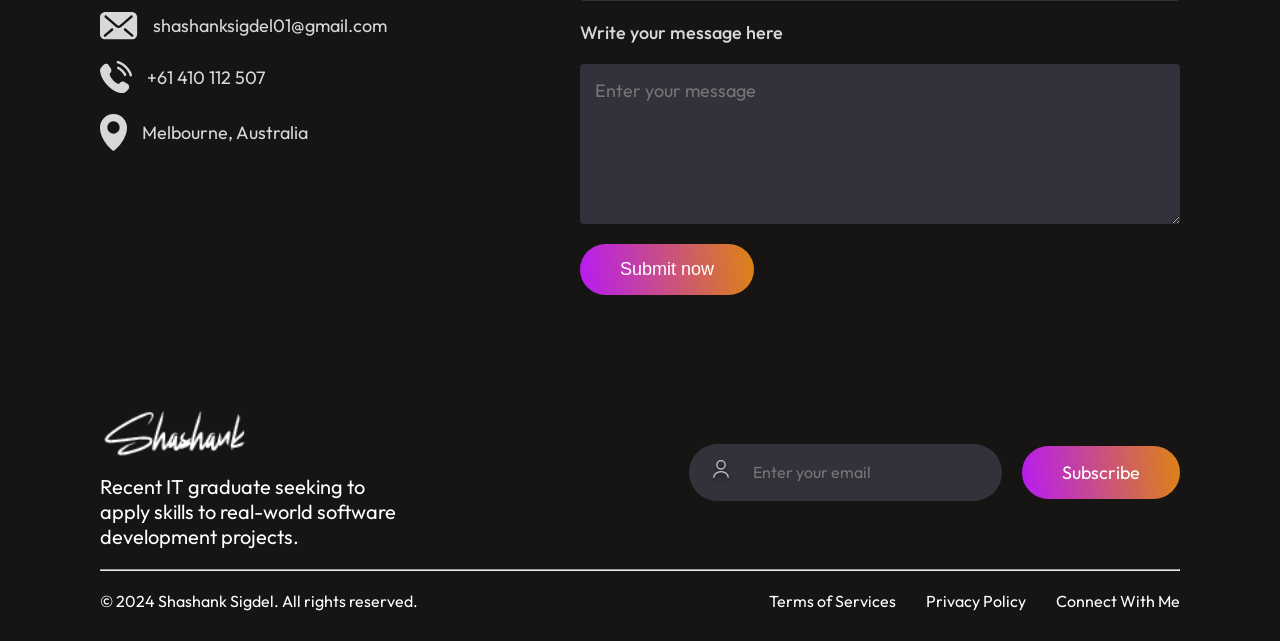
==== commit bb65cccb: "Minor CSS Changes" ====
--- a/index.html
+++ b/index.html
@@ -16,8 +16,8 @@
       href="https://fonts.googleapis.com/css2?family=Outfit&display=swap"
       rel="stylesheet"
     />
-    <script type="module" crossorigin src="/assets/index-DzhNy0A-.js"></script>
-    <link rel="stylesheet" crossorigin href="/assets/index-Dbkd2A3p.css">
+    <script type="module" crossorigin src="/assets/index-ql3X8gT-.js"></script>
+    <link rel="stylesheet" crossorigin href="/assets/index-CCfZOVJR.css">
   </head>
   <body>
     <div id="root"></div>
--- a/assets/index-CCfZOVJR.css
+++ b/assets/index-CCfZOVJR.css
@@ -0,0 +1 @@
+.navbar{display:flex;align-items:center;justify-content:space-between;margin:20px 50px}.logo{width:80px;height:80px}.nav-menu{display:flex;align-items:center;list-style:none;gap:40px;font-size:18px}.nav-connect{padding:15px 30px;border-radius:40px;background:linear-gradient(267deg,#da7c25 .36%,#b923e1 102.06%);font-size:18px;cursor:pointer;transition:.3s}.nav-connect a{color:#fff;background:linear-gradient(267deg,#da7c25 .36%,#b923e1 102.06%);cursor:pointer;text-decoration:none}.nav-connect:hover{transform:scale(1.03)}.nav-menu li{display:flex;flex-direction:column;gap:5px;cursor:pointer}.nav-menu li img{display:flex;margin:auto}.anchor-link{text-decoration:none;color:#fff}.nav-mob-open,.nav-mob-close{display:none}@media (max-width: 768px){.navbar{margin:20px 30px}.nav-connect{display:none}.nav-mob-open{display:block;position:fixed;right:20px;cursor:pointer}.nav-mob-close{display:block;position:relative;top:30px;left:250px;width:25px;cursor:pointer}.nav-menu{position:fixed;flex-direction:column;align-items:start;top:0;gap:20px;background-color:#1f0016;width:300px;height:100%;z-index:2;transition:right .3s;right:-300px}.nav-menu li{font-size:24px;padding-left:60px;flex-direction:row;gap:15px}}.hero{display:flex;flex-direction:column;align-items:center;justify-content:center;gap:15px;margin:0 auto 20px;text-align:center}.hero img{height:200px;width:auto;margin-top:10px}.hero h1{width:90%;font-size:30px;font-weight:400}.hero h1 span{font-size:35px;font-weight:900;background:linear-gradient(267deg,#da7c25 .36%,#b923e1 102.06%);background-clip:text;-webkit-background-clip:text;-webkit-text-fill-color:transparent}.hero p{width:50%;font-size:18px;line-height:28px}.hero-action{display:flex;align-items:center;gap:20px;font-size:18px;font-weight:500;margin-bottom:30px}.hero-connect{padding:15px 30px;border-radius:30px;background:linear-gradient(267deg,#da7c25 .36%,#b923e1 102.06%);cursor:pointer}.hero-connect a{color:#fff;text-decoration:none}.hero-resume{padding:15px 40px;border-radius:30px;border:2px solid #fff;cursor:pointer}.hero-resume a{color:#fff;text-decoration:none}.hero-connect:hover{border:2px solid #fff}.hero-resume:hover{border-color:#b415ff}@media (max-width: 768px){.hero{gap:20px}.hero img{height:180px;margin:10px 0}.hero h1{width:90%;font-size:24px;line-height:28px}.hero h1 span{font-size:30px}.hero p{width:85%;font-size:16px;line-height:24px}.hero-action{gap:12px;font-size:16px;margin-bottom:20px}.hero-connect{padding:10px 20px;border-radius:25px}.hero-resume{padding:10px 30px;border-radius:25px}}@media (max-width: 480px){.hero{margin:0 auto 15px}.hero img{height:150px}.hero h1{font-size:20px}.hero h1 span{font-size:25px}.hero p{width:90%;font-size:14px;line-height:20px}.hero-action{gap:10px;font-size:14px}.hero-connect{padding:8px 15px;border-radius:20px}.hero-resume{padding:8px 20px;border-radius:20px}}.about{display:flex;flex-direction:column;align-items:center;justify-content:center;gap:40px;margin:40px 100px}.about-title{position:relative}.about-title h1{padding:0 20px;font-size:60px;font-weight:600}.about-title img{position:absolute;bottom:0;right:0;z-index:-1}.about-left .profile-image{max-width:100%;height:auto;object-fit:contain}.about-sections{display:flex;gap:40px}.about-right{display:flex;flex-direction:column;gap:40px}.about-para{display:flex;flex-direction:column;gap:15px;font-size:18px;font-weight:500}.about-skills{display:flex;flex-direction:column;gap:15px}.about-skill{display:flex;gap:30px;align-items:center;transition:.3s}.about-skill p{min-width:100px;font-size:16px;font-weight:500}.about-skill hr{border:none;width:50%;height:6px;border-radius:50px;background:linear-gradient(267deg,#da7c25 .36%,#b923e1 102.06%)}.about-achievements{display:flex;width:100%;justify-content:space-around;margin-bottom:40px}.about-achievement{display:flex;flex-direction:column;align-items:center;gap:10px;transition:.3s}.about-achievement h1{font-size:40px;font-weight:700;background:linear-gradient(267deg,#da7c25 .36%,#b923e1 102.06%);-webkit-background-clip:text;-webkit-text-fill-color:transparent}.about-achievement p{font-size:16px;font-weight:500}.about-skill:hover{transform:scale(1.03);transition:.3s}.about-achievement:hover{transform:scale(1.08);transition:.3s}@media (max-width: 768px){.about{gap:30px;margin:0 40px;align-items:start}.about-title h1{padding:0;font-size:40px;font-weight:600}.about-title img{width:100px;margin-right:-20px}.about-sections{flex-direction:column}.about-left{display:none}.about-para{font-size:18px;line-height:30px;margin-bottom:0}.about-skill{gap:20px;align-items:center}.about-skill p{font-size:20px}.about-skill hr{height:6px}.about-achievements{justify-content:space-between}.about-achievement{gap:10px}.about-achievement h1{font-size:34px;font-weight:700px}.about-achievement p{text-align:center;font-size:16px}}@media (max-width: 480px){.about-left .profile-image{max-width:150px}}.services{display:flex;flex-direction:column;align-items:center;justify-content:center;gap:40px;margin:40px 100px}.services-title{position:relative}.services-title h1{padding:0 20px;font-size:60px;font-weight:600}.services-title img{position:absolute;bottom:0;right:0;z-index:-1}.services-container{display:grid;grid-template-columns:repeat(3,1fr);gap:20px;margin-bottom:8px}.services-format{display:flex;flex-direction:column;justify-content:center;gap:15px;padding:30px;border-radius:10px;border:1px solid white;transition:.4s;cursor:pointer}.services-format h3{font-size:20px;font-weight:600}.services-format h2{font-size:24px;font-weight:800;background:linear-gradient(267deg,#da7c25 .36%,#b923e1 102.06%);background-clip:text;-webkit-background-clip:text;-webkit-text-fill-color:transparent}.services-format p{color:#d4d4d4;font-size:16px;line-height:24px;max-width:200px}.services-readmore{display:flex;gap:10px;align-items:center;margin-top:10px}.services-readmore p{font-size:14px}.services-readmore img{width:20px}.services-format:hover{border:1px solid #ff00ff;background-image:linear-gradient(45deg,#3f0028,#582300);transform:scale(1.03);transition:.3s}@media (max-width: 768px){.services{align-items:start;gap:40px;margin:0 40px}.services-container{grid-template-columns:repeat(2,1fr);gap:10px}.services-title h1{padding:0;font-size:40px;font-weight:600}.services-title img{width:100px;margin-right:-20px}.services-format{border-radius:8px;padding:20px;box-shadow:0 2px 10px #0000001a;text-align:center}.services-format h2{font-size:16px}.services-format p{font-size:14px;line-height:18px;max-width:150px;margin:0 auto}.services-readmore{display:flex;justify-content:center;align-items:center;margin-top:10px}.services-readmore p{font-size:14px;margin-right:5px}.services-readmore img{width:20px}}.mywork{display:flex;flex-direction:column;align-items:center;justify-content:center;gap:20px;margin:20px 40px}.mywork-title{position:relative;text-align:center}.mywork-title h1{padding:0 20px;font-size:60px;font-weight:600}.mywork-title img{position:absolute;bottom:0;right:0;z-index:-1}.mywork-container{padding-top:20px;display:grid;grid-template-columns:repeat(3,1fr);gap:15px}.mywork-container img{width:100%;height:auto;border-radius:8px;transition:.3s;cursor:pointer}.mywork-container img:hover{transform:scale(1.03);border:2px solid #ff00ff}.mywork-showmore{display:flex;gap:5px;border-radius:30px;border:1px solid white;padding:10px 20px;font-size:16px;font-weight:500;margin-bottom:20px;transition:.3s;cursor:pointer}.mywork-showmore:hover{gap:8px}@media (max-width: 768px){.mywork{gap:30px;margin:40px;align-items:start}.mywork-title h1{padding:0;font-size:40px;font-weight:600}.mywork-title img{width:100px;right:10px}.mywork-container{grid-template-columns:repeat(2,1fr);gap:10px}.mywork-container img{width:90%;padding-top:0;margin-bottom:20px;height:auto}.mywork-showmore{padding:8px 15px;font-size:14px;margin:10px auto}.mywork-showmore img{width:14px}.mywork-container img:hover{transform:scale(1.03);border:2px solid #ff00ff}}@media (max-width: 480px){.mywork{gap:30px;margin:40px;align-items:start}.mywork-title h1{padding:0;font-size:40px;font-weight:600}.mywork-title img{width:100px;right:10px}.mywork-container{grid-template-columns:repeat(2,1fr);gap:10px}}.contact{display:flex;flex-direction:column;align-items:center;justify-content:center;gap:60px;margin:60px 100px}.contact-title{position:relative}.contact-title h1{padding:0 20px;font-size:60px;font-weight:600}.contact-title img{position:absolute;bottom:0;right:0;z-index:-1}.contact-section{display:flex;gap:100px}.contact-left{display:flex;flex-direction:column;gap:20px}.contact-left h1{font-size:60px;font-weight:700;background:linear-gradient(270deg,#df8908 80%,#b415ff);background-clip:text;-webkit-background-clip:text;-webkit-text-fill-color:transparent}.contact-left p{max-width:500px;color:#d8d8d8;font-size:18px;line-height:30px}.contact-details{display:flex;flex-direction:column;gap:20px;color:#d8d8d8;font-size:20px}.contact-detail{display:flex;align-items:center;gap:15px}.contact-right{display:flex;flex-direction:column;align-items:start;gap:20px}.contact-right label{color:#d8d8d8;font-size:18px;font-weight:500}.contact-right input,.contact-right textarea{border:none;background:#32323c;color:#a0a0a0;font-family:Outfit;font-size:18px;padding:15px;border-radius:4px;box-sizing:border-box;width:600px}.contact-right input{height:60px}.contact-right textarea{height:160px}.contact-submit{border:none;color:#fff;border-radius:50px;background:linear-gradient(264deg,#df8908 -5.09%,#b415ff 106.28%);font-size:18px;padding:15px 40px;margin-bottom:40px;cursor:pointer;transition:.3s}.contact-submit:hover{transform:scale(1.1);transition:.3s}.alert{margin-top:20px;margin-bottom:40px;border-radius:50px;background:linear-gradient(264deg,#df8908 -5.09%,#b415ff 106.28%);color:#fff;text-align:center;border:none;font-size:18px;padding:15px 40px;transition:.3s}@keyframes fadein{0%{opacity:0}to{opacity:1}}@media (max-width: 768px){.contact{gap:30px;margin:40px;align-items:start}.contact-title h1{padding:0;font-size:40px;font-weight:600}.contact-title img{width:100px;margin-right:-20px}.contact-section{flex-direction:column;gap:40px}.contact-left h1{font-size:40px}.contact-left p{font-size:16px}.contact-detail img{width:20px}.contact-right{gap:15px}.contact-right label{font-size:16px}.contact-right input,.contact-right textarea{width:calc(100% - 20px);margin:0 10px;padding:10px;font-size:14px}.contact-right input{height:45px}.contact-right textarea{height:120px}.contact-submit{font-size:16px;padding:12px 30px}}.footer{margin:30px 100px;display:flex;flex-direction:column;gap:20px}.footer-top{display:flex;justify-content:space-between;gap:20px}.footer-logo{width:150px;height:75px}.footer-top-left p{font-size:20px;max-width:300px}.footer-top-right{display:flex;align-items:center;gap:20px}.footer-email-input{display:flex;gap:20px;padding:15px 20px;border-radius:50px;background-color:#32323b}.footer-email-input input{outline:none;border:none;background:transparent;color:#a0a0a0;font-family:Outfit;font-size:16px}.footer-subscribe{font-size:18px;padding:15px 40px;border-radius:50px;background:linear-gradient(264deg,#df8908 -5.09%,#b415ff 106.28%);cursor:pointer;transition:.3s}.footer-bottom{display:flex;justify-content:space-between;font-size:16px;gap:20px}.footer-bottom-right{display:flex;gap:30px;margin-bottom:30px}.footer-email-input:hover{border:2px solid white}.footer-subscribe:hover{transform:scale(1.1);transition:.3s}@media (max-width: 768px){.footer{gap:30px;margin:40px}.footer-top-left{flex-direction:column;align-items:start;text-align:center}.footer-logo{width:120px}.footer-top-left p{font-size:14px;max-width:100%;text-align:center;padding-bottom:10px}.footer-bottom{flex-direction:column-reverse;gap:15px}.footer-top-right{flex-direction:column;gap:15px;width:100%;align-items:stretch;margin-top:30px}.footer-email-input{flex-direction:row;padding:10px}.footer-email-input img{width:18px}.footer-email-input input{font-size:14px}.footer-subscribe{font-size:16px;padding:12px 20px;text-align:center}.footer-bottom-left{text-align:center;margin-bottom:30px}}@media (max-width: 455px){.footer-bottom-right{font-size:14px}.footer-bottom-left{font-size:14px;width:100%}}*{padding:0;margin:0}body{height:100vh;background:#161513;color:#fff;font-family:outfit}
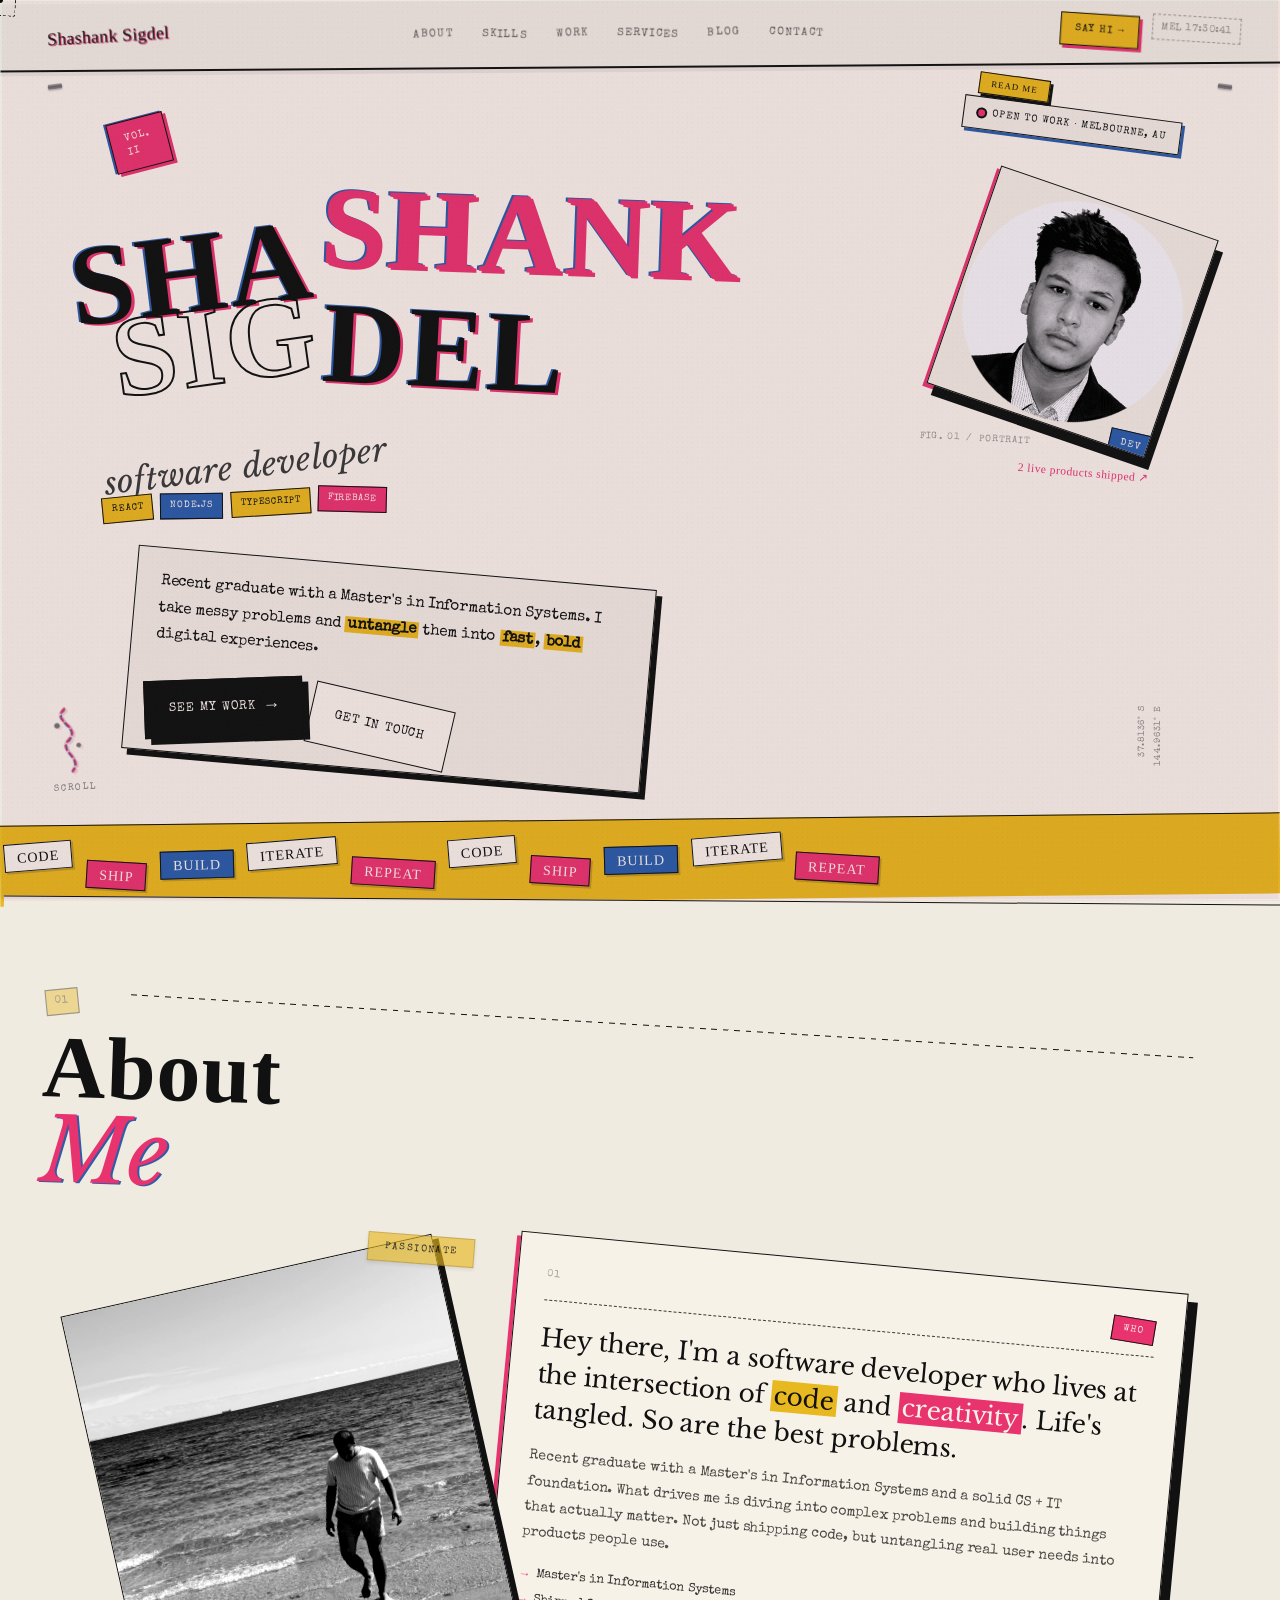
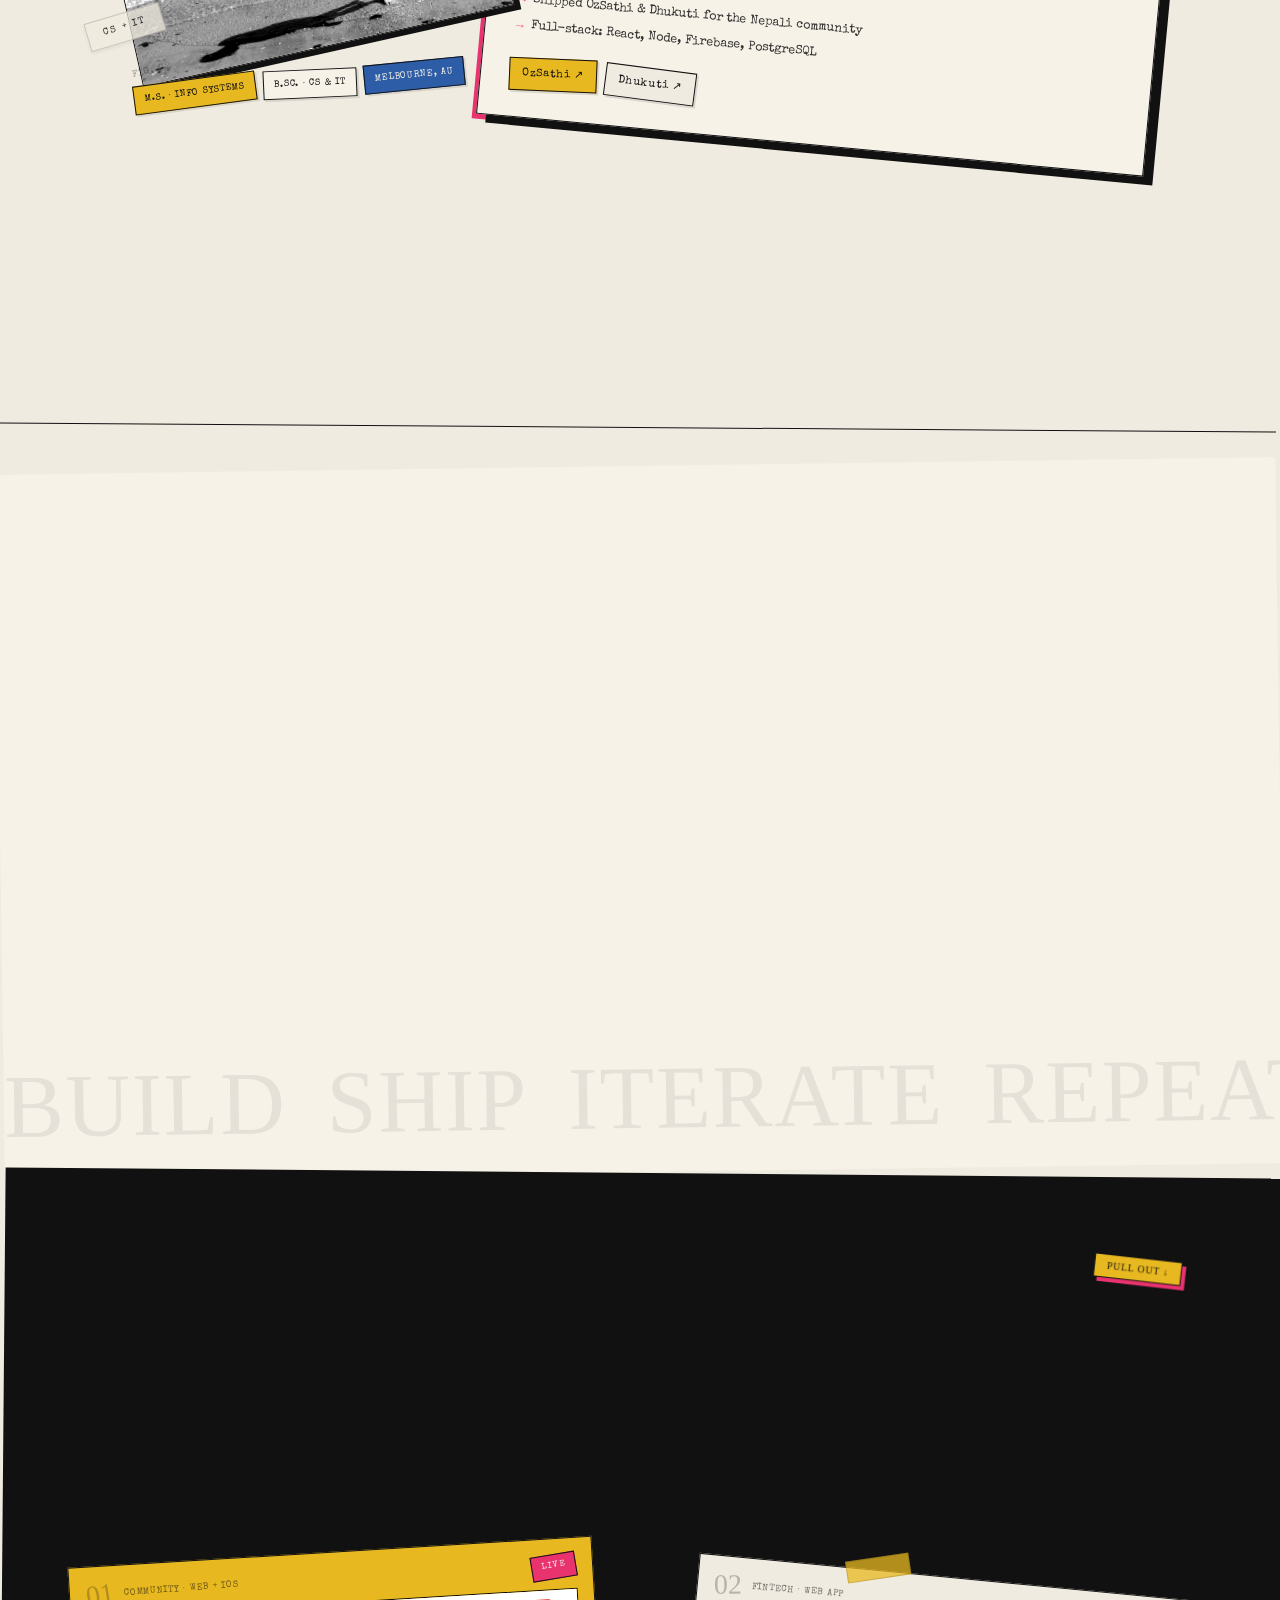
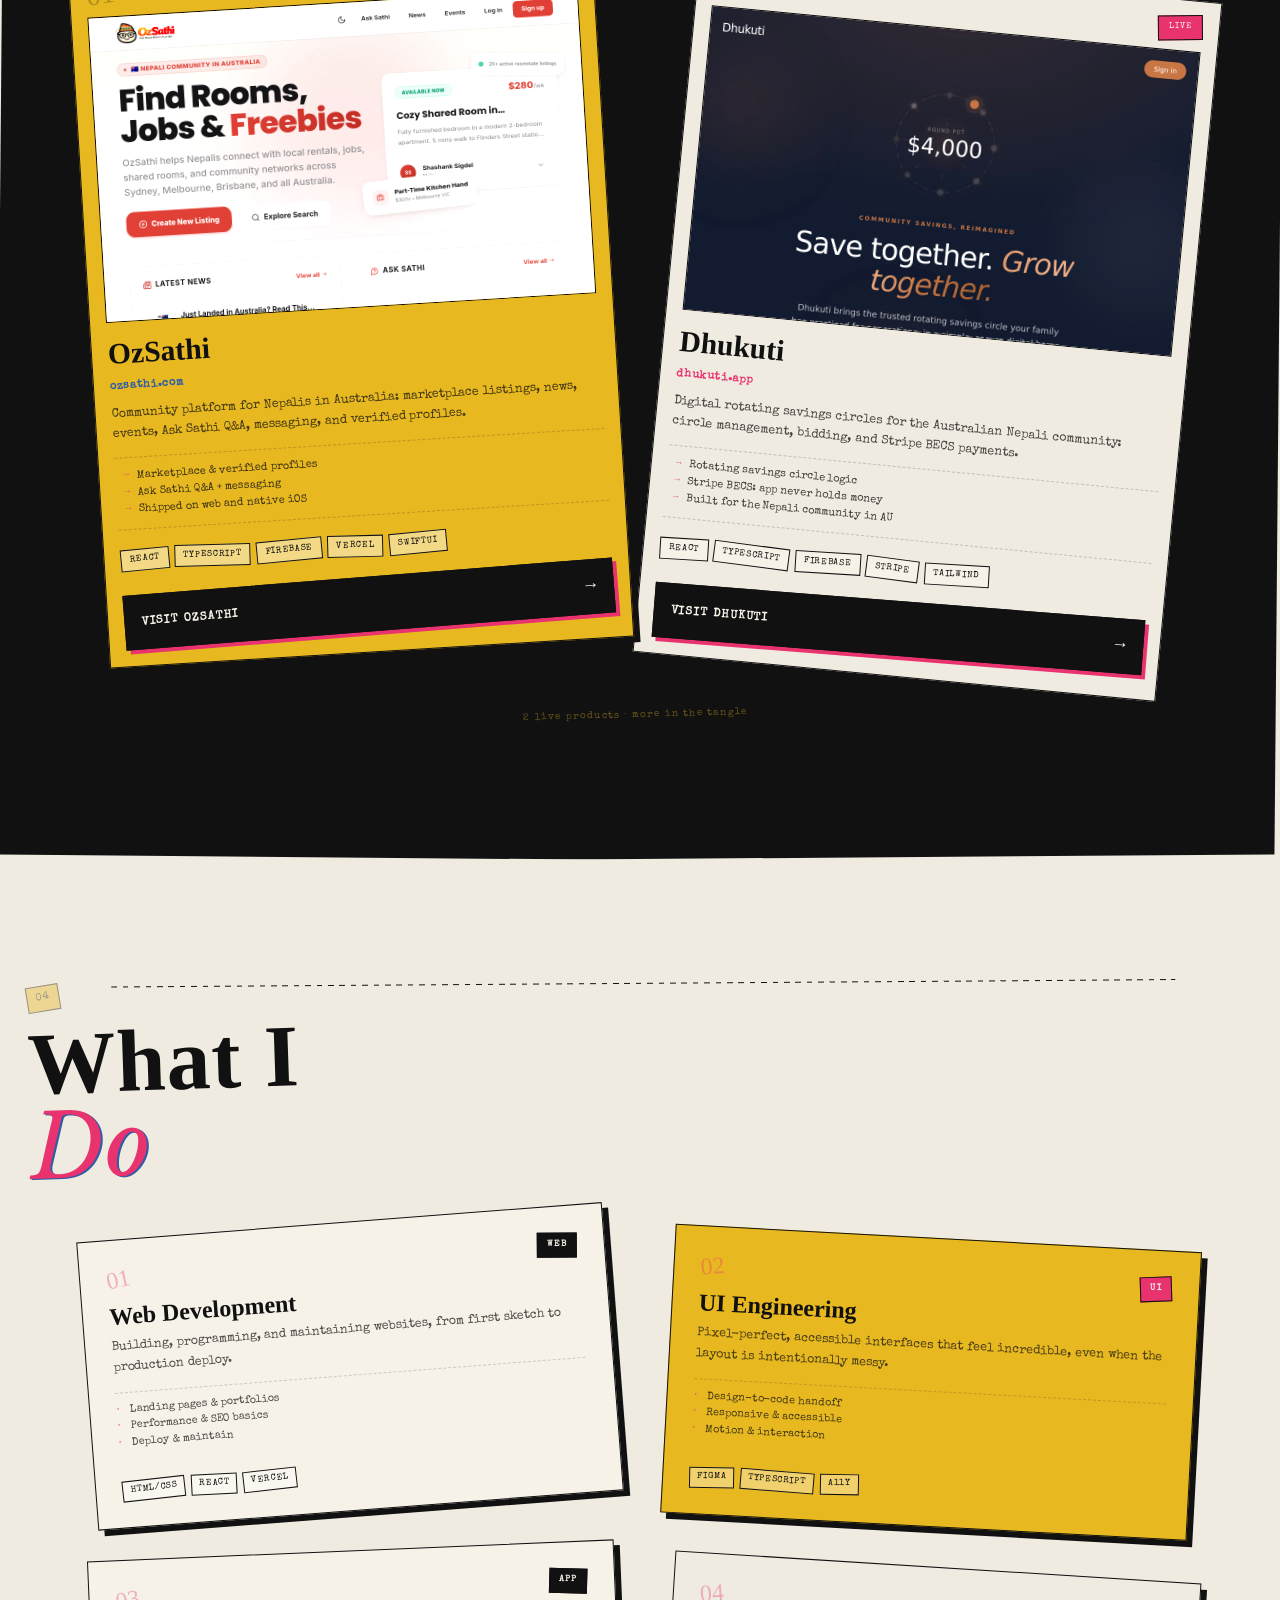
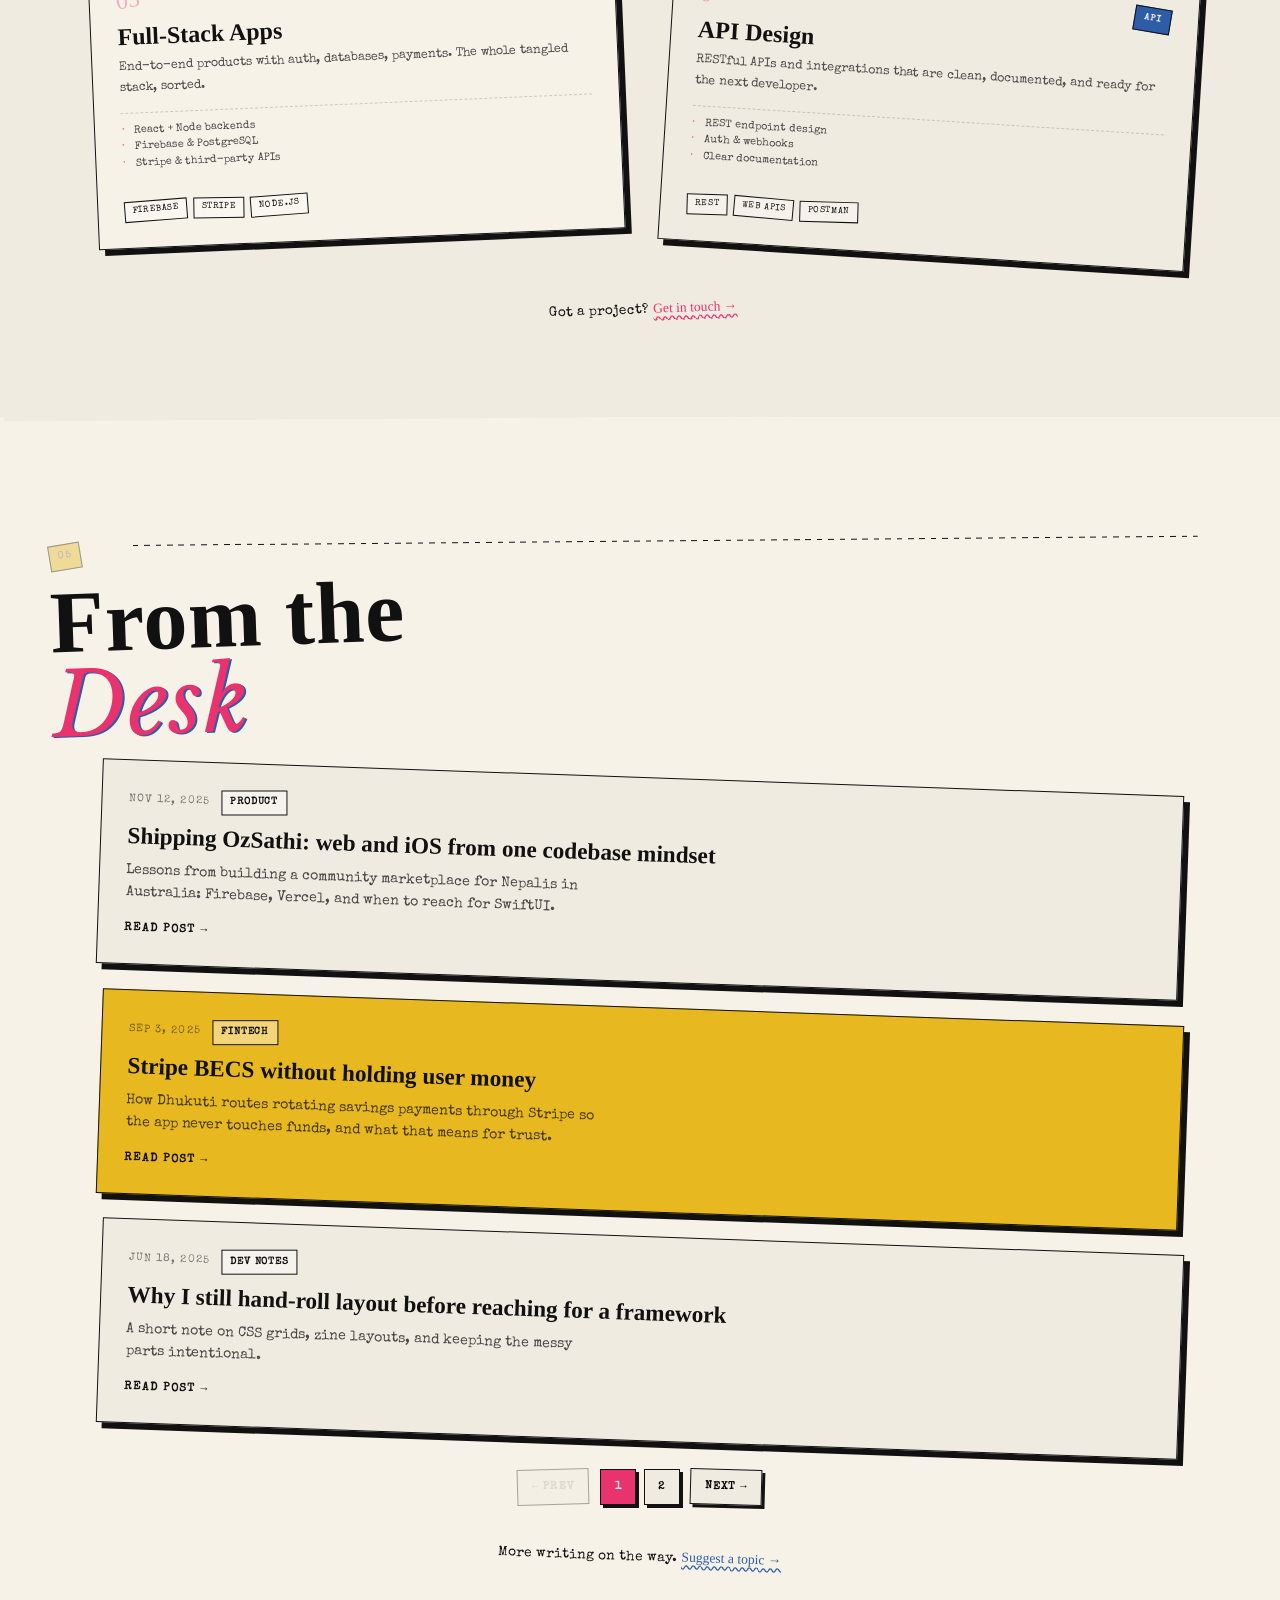
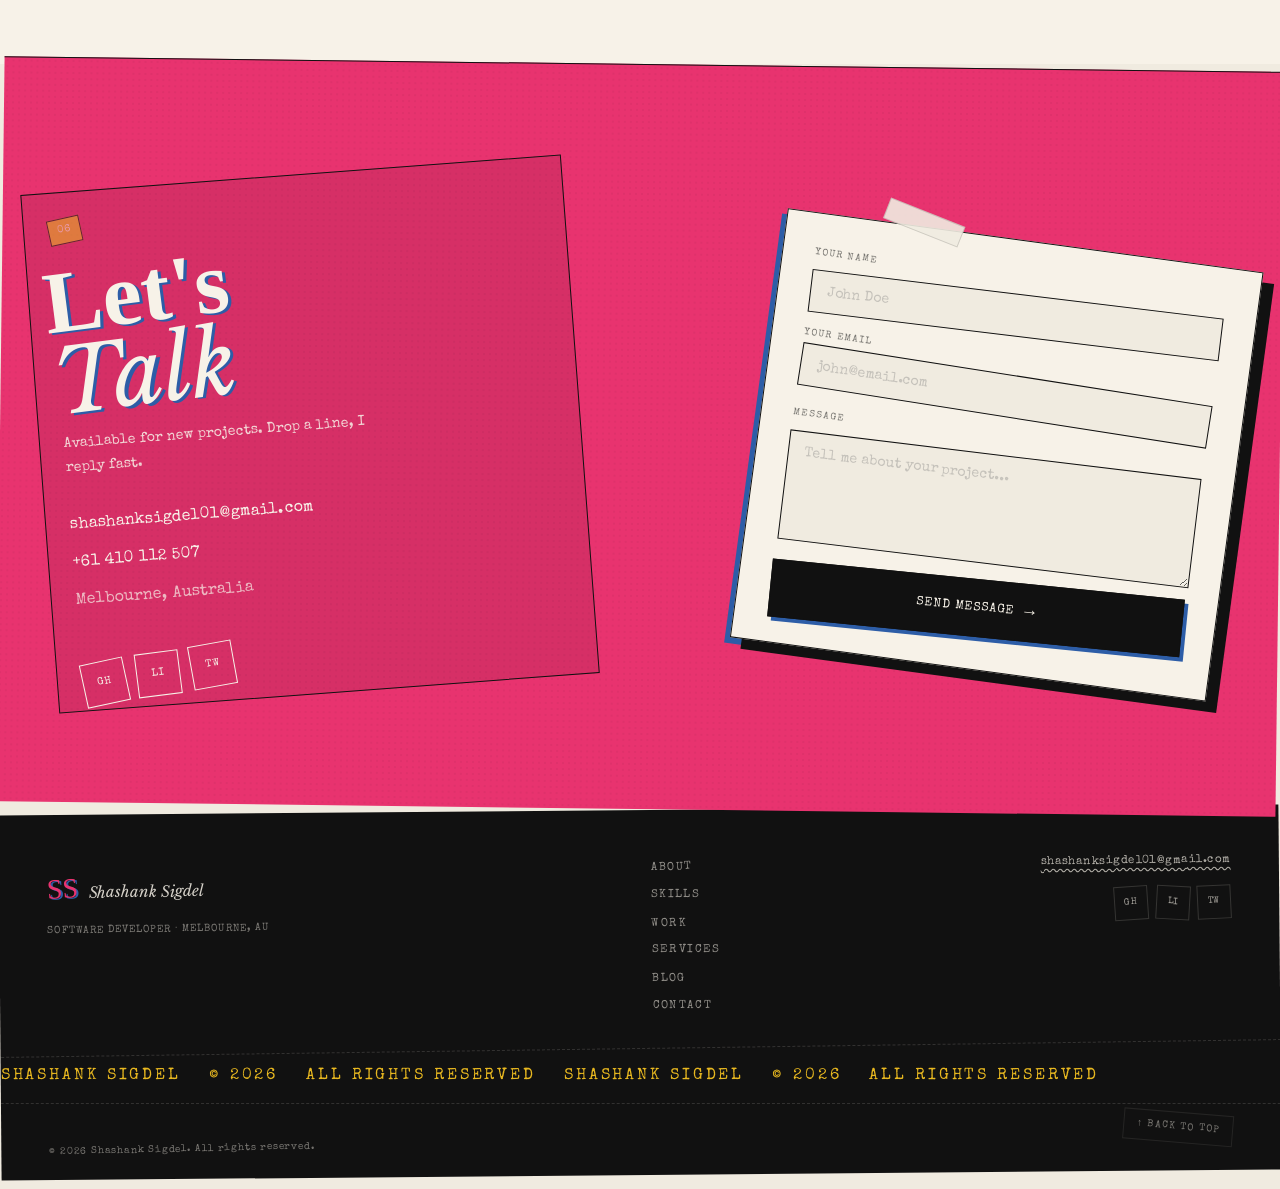
==== commit 4c55d935: "Add blog with pagination and detail pages; remove scroll game and earphone wires. Keeps standard smo" ====
--- a/index.html
+++ b/index.html
@@ -2,24 +2,677 @@
 <html lang="en">
   <head>
     <meta charset="UTF-8" />
-    <link
-      rel="icon"
-      type="image/svg+xml"
-      href="/assets/favicon-16x16-RpVhrD4y.png"
+    <meta name="viewport" content="width=device-width, initial-scale=1.0" />
+    <meta
+      name="description"
+      content="Shashank Sigdel, Software Developer based in Melbourne."
     />
-    <meta name="viewport" content="width=device-width, initial-scale=1.0" />
-    <meta name="viewport" content="width=device-width, initial-scale=1.0" />
     <title>Shashank Sigdel</title>
+    <link rel="icon" href="data:image/svg+xml,<svg xmlns='http://www.w3.org/2000/svg' viewBox='0 0 100 100'><rect width='100' height='100' fill='%23f0ebe0'/><text x='50' y='68' font-size='46' font-family='Georgia' font-weight='bold' text-anchor='middle' fill='%23111'>SS</text></svg>" />
     <link rel="preconnect" href="https://fonts.googleapis.com" />
     <link rel="preconnect" href="https://fonts.gstatic.com" crossorigin />
     <link
-      href="https://fonts.googleapis.com/css2?family=Outfit&display=swap"
+      href="https://fonts.googleapis.com/css2?family=Libre+Baskerville:ital,wght@0,400;0,700;1,400&family=Permanent+Marker&family=Special+Elite&display=swap"
       rel="stylesheet"
     />
-    <script type="module" crossorigin src="/assets/index-ql3X8gT-.js"></script>
-    <link rel="stylesheet" crossorigin href="/assets/index-CCfZOVJR.css">
+    <link rel="stylesheet" href="css/style.css" />
   </head>
-  <body>
-    <div id="root"></div>
+  <body class="zine-riso zine-scatter zine-tangled">
+  <a href="#main" class="skip-link">Skip to content</a>
+
+  <!-- Xerox / Riso overlays -->
+  <div class="paper-texture" aria-hidden="true"></div>
+  <div class="halftone" aria-hidden="true"></div>
+  <div class="riso-layer riso-layer--pink" id="riso-pink" aria-hidden="true"></div>
+  <div class="riso-layer riso-layer--blue" id="riso-blue" aria-hidden="true"></div>
+
+  <!-- Custom cursor -->
+  <div class="cursor" id="cursor" aria-hidden="true">
+    <span class="cursor__dot"></span>
+    <span class="cursor__ring"></span>
+    <span class="cursor__label">READ</span>
+  </div>
+
+  <!-- Fixed UI chrome -->
+  <header class="chrome">
+    <div class="chrome__left">
+      <a href="#hero" class="chrome__logo" data-magnetic aria-label="Shashank Sigdel, home">
+        <span class="chrome__logo-name">Shashank Sigdel</span>
+      </a>
+    </div>
+    <nav class="chrome__nav" aria-label="Primary">
+      <a href="#about" class="chrome__link" data-nav="about" data-magnetic>About</a>
+      <a href="#skills" class="chrome__link" data-nav="skills" data-magnetic>Skills</a>
+      <a href="#work" class="chrome__link" data-nav="work" data-magnetic>Work</a>
+      <a href="#services" class="chrome__link" data-nav="services" data-magnetic>Services</a>
+      <a href="#blog" class="chrome__link" data-nav="blog" data-magnetic>Blog</a>
+      <a href="#contact" class="chrome__link" data-nav="contact" data-magnetic>Contact</a>
+    </nav>
+    <div class="chrome__right">
+      <a href="#contact" class="chrome__cta" data-magnetic>Say hi →</a>
+      <time class="chrome__time" id="live-time" datetime=""></time>
+      <button class="chrome__menu-btn" id="menu-btn" aria-label="Open menu" aria-expanded="false">
+        <span></span><span></span>
+      </button>
+    </div>
+  </header>
+
+  <!-- Mobile menu -->
+  <div class="mobile-menu" id="mobile-menu" aria-hidden="true">
+    <nav class="mobile-menu__nav" aria-label="Mobile">
+      <a href="#about" class="mobile-menu__link" data-nav="about">About</a>
+      <a href="#skills" class="mobile-menu__link" data-nav="skills">Skills</a>
+      <a href="#work" class="mobile-menu__link" data-nav="work">Work</a>
+      <a href="#services" class="mobile-menu__link" data-nav="services">Services</a>
+      <a href="#blog" class="mobile-menu__link" data-nav="blog">Blog</a>
+      <a href="#contact" class="mobile-menu__link" data-nav="contact">Contact</a>
+    </nav>
+    <a href="#contact" class="mobile-menu__cta">Say hi →</a>
+    <p class="mobile-menu__meta">MELBOURNE, AU · SOFTWARE DEVELOPER</p>
+  </div>
+
+  <main id="main">
+
+    <!-- ═══ HERO ═══ -->
+    <section class="hero" id="hero">
+      <div class="zine-staple zine-staple--tl" aria-hidden="true"></div>
+      <div class="zine-staple zine-staple--tr" aria-hidden="true"></div>
+      <div class="zine-scrap zine-scrap--read" aria-hidden="true">READ ME</div>
+
+      <div class="hero__grid">
+        <header class="hero__top" data-reveal>
+          <div class="hero__stamp">
+            <span>VOL.<br/>II</span>
+          </div>
+          <div class="hero__status">
+            <span class="hero__status-dot" aria-hidden="true"></span>
+            Open to work · Melbourne, AU
+          </div>
+        </header>
+
+        <div class="hero__main">
+          <div class="hero__title-wrap">
+            <h1 class="hero__title" aria-label="Shashank Sigdel, Software Developer">
+              <span class="hero__line hero__line--1" data-reveal>
+                <span class="hero__word">SHA</span><span class="hero__word hero__word--accent">SHANK</span>
+              </span>
+              <span class="hero__line hero__line--2" data-reveal>
+                <span class="hero__word hero__word--outline">SIG</span><span class="hero__word">DEL</span>
+              </span>
+              <span class="hero__line hero__line--3" data-reveal>
+                <em class="hero__role">software developer</em>
+              </span>
+            </h1>
+            <div class="hero__chips" data-reveal>
+              <span>React</span><span>Node.js</span><span>TypeScript</span><span>Firebase</span>
+            </div>
+          </div>
+
+          <aside class="hero__portrait" data-reveal>
+            <div class="hero__portrait-frame">
+              <img
+                src="assets/profile_img-CCSnZ3Jm.svg"
+                alt="Shashank Sigdel portrait"
+                width="320"
+                height="320"
+                loading="eager"
+              />
+              <div class="hero__portrait-badge">DEV</div>
+            </div>
+            <div class="hero__portrait-caption">
+              <span>FIG. 01</span><span>/</span><span>PORTRAIT</span>
+            </div>
+            <p class="hero__proof">2 live products shipped ↗</p>
+          </aside>
+        </div>
+
+        <div class="hero__intro" data-reveal>
+          <p class="hero__intro-text">
+            Recent graduate with a Master's in Information Systems.
+            I take messy problems and <strong>untangle</strong> them into
+            <strong>fast</strong>, <strong>bold</strong> digital experiences.
+          </p>
+          <div class="hero__cta">
+            <a href="#work" class="btn btn--primary" data-magnetic data-cursor="view">
+              <span class="btn__text">See my work</span>
+              <span class="btn__arrow">→</span>
+            </a>
+            <a href="#contact" class="btn btn--ghost" data-magnetic>
+              <span class="btn__text">Get in touch</span>
+            </a>
+          </div>
+        </div>
+
+        <div class="hero__coords" aria-hidden="true" data-reveal>
+          <span>37.8136° S</span>
+          <span>144.9631° E</span>
+        </div>
+      </div>
+
+      <div class="hero__marquee hero__marquee--bottom" aria-hidden="true">
+        <div class="marquee marquee--reverse">
+          <div class="marquee__inner marquee__inner--chips">
+            <span class="marquee__chip marquee__chip--high">CODE</span>
+            <span class="marquee__chip marquee__chip--low">SHIP</span>
+            <span class="marquee__chip marquee__chip--mid">BUILD</span>
+            <span class="marquee__chip marquee__chip--high">ITERATE</span>
+            <span class="marquee__chip marquee__chip--low">REPEAT</span>
+            <span class="marquee__chip marquee__chip--high">CODE</span>
+            <span class="marquee__chip marquee__chip--low">SHIP</span>
+            <span class="marquee__chip marquee__chip--mid">BUILD</span>
+            <span class="marquee__chip marquee__chip--high">ITERATE</span>
+            <span class="marquee__chip marquee__chip--low">REPEAT</span>
+          </div>
+        </div>
+      </div>
+
+      <a href="#about" class="hero__scroll" id="hero-scroll" aria-label="Scroll to about section">
+        <svg class="hero__scroll-wire" viewBox="0 0 56 88" width="44" height="70" aria-hidden="true">
+          <path
+            class="hero__scroll-wire-shadow"
+            d="M28 4 C8 18 48 28 28 44 C12 56 44 68 28 84"
+            fill="none"
+            stroke-width="5"
+          />
+          <path
+            class="hero__scroll-wire-path hero__scroll-wire-path--pink"
+            d="M28 4 C8 18 48 28 28 44 C12 56 44 68 28 84"
+            fill="none"
+            stroke-width="3"
+          />
+          <path
+            class="hero__scroll-wire-path hero__scroll-wire-path--blue"
+            d="M28 6 C10 20 46 30 28 46 C14 58 42 70 28 82"
+            fill="none"
+            stroke-width="1.5"
+          />
+          <circle class="hero__scroll-wire-knot" cx="16" cy="24" r="3.5" />
+          <circle class="hero__scroll-wire-knot" cx="40" cy="52" r="3" />
+        </svg>
+        <span class="hero__scroll-label">scroll</span>
+      </a>
+    </section>
+
+    <!-- ═══ ABOUT ═══ -->
+    <section class="about section" id="about">
+      <div class="section__header" data-reveal>
+        <span class="section__index">01</span>
+        <h2 class="section__title">About<br/><em>Me</em></h2>
+        <div class="section__rule"></div>
+      </div>
+
+      <div class="about__board">
+        <aside class="about__visual" data-reveal>
+          <div class="about__collage">
+            <div class="about__img-wrap">
+              <img
+                src="assets/me.jpg"
+                alt="Shashank Sigdel"
+                width="400"
+                height="400"
+                loading="lazy"
+              />
+            </div>
+            <div class="about__tape about__tape--1">PASSIONATE</div>
+            <div class="about__tape about__tape--2">CS + IT</div>
+            <span class="about__fig" aria-hidden="true">FIG. 02</span>
+          </div>
+          <div class="about__creds">
+            <span class="about__cred about__cred--ms">M.S. · Info Systems</span>
+            <span class="about__cred about__cred--bs">B.Sc. · CS &amp; IT</span>
+            <span class="about__cred about__cred--loc">Melbourne, AU</span>
+          </div>
+        </aside>
+
+        <article class="about__panel" data-reveal>
+          <div class="about__panel-top">
+            <span class="about__panel-num">01</span>
+            <span class="about__panel-stamp">WHO</span>
+          </div>
+          <p class="about__lead">
+            Hey there, I'm a software developer who lives at the intersection of
+            <span class="highlight">code</span> and <span class="highlight highlight--alt">creativity</span>.
+            Life's tangled. So are the best problems.
+          </p>
+          <p class="about__body">
+            Recent graduate with a Master's in Information Systems and a solid CS + IT foundation.
+            What drives me is diving into complex problems and building things that actually matter.
+            Not just shipping code, but untangling real user needs into products people use.
+          </p>
+          <ul class="about__highlights">
+            <li>Master's in Information Systems</li>
+            <li>Shipped OzSathi &amp; Dhukuti for the Nepali community</li>
+            <li>Full-stack: React, Node, Firebase, PostgreSQL</li>
+          </ul>
+          <div class="about__tags">
+            <a href="https://ozsathi.com" target="_blank" rel="noopener noreferrer" class="about__tag-link">OzSathi ↗</a>
+            <a href="https://dhukuti.app" target="_blank" rel="noopener noreferrer" class="about__tag-link">Dhukuti ↗</a>
+          </div>
+        </article>
+
+        <div class="about__stats">
+          <div class="about__stat about__stat--exp" data-reveal>
+            <span class="about__stat-stamp">EXP</span>
+            <div class="about__stat-value">
+              <span class="stat__num" data-count="1">0</span><span class="stat__plus">+</span>
+            </div>
+            <span class="stat__label">Years Building</span>
+          </div>
+          <div class="about__stat about__stat--products" data-reveal>
+            <span class="about__stat-stamp">LIVE</span>
+            <div class="about__stat-value">
+              <span class="stat__num" data-count="2">0</span>
+            </div>
+            <span class="stat__label">Products Shipped</span>
+          </div>
+          <div class="about__stat about__stat--passion" data-reveal>
+            <span class="about__stat-stamp">100%</span>
+            <div class="about__stat-value">
+              <span class="stat__num" data-count="100">0</span><span class="stat__plus">%</span>
+            </div>
+            <span class="stat__label">All In</span>
+          </div>
+        </div>
+      </div>
+    </section>
+
+    <!-- ═══ SKILLS ═══ -->
+    <section class="skills section" id="skills">
+      <div class="section__header section__header--center" data-reveal>
+        <span class="section__index">02</span>
+        <h2 class="section__title">Stack &<br/><em>Tools</em></h2>
+      </div>
+
+      <div class="skills__board" data-reveal>
+        <article class="skills__group skills__group--frontend">
+          <h3 class="skills__group-label">Frontend</h3>
+          <div class="skills__tags">
+            <span class="skill-tag skill-tag--xl" data-tilt>React.js</span>
+            <span class="skill-tag skill-tag--lg" data-tilt>TypeScript</span>
+            <span class="skill-tag" data-tilt>JavaScript</span>
+            <span class="skill-tag skill-tag--accent" data-tilt>HTML &amp; CSS</span>
+            <span class="skill-tag" data-tilt>Responsive Design</span>
+          </div>
+        </article>
+
+        <article class="skills__group skills__group--backend">
+          <h3 class="skills__group-label">Backend</h3>
+          <div class="skills__tags">
+            <span class="skill-tag skill-tag--xl" data-tilt>Node.js</span>
+            <span class="skill-tag skill-tag--lg" data-tilt>Web APIs</span>
+            <span class="skill-tag" data-tilt>REST</span>
+            <span class="skill-tag skill-tag--outline" data-tilt>PostgreSQL</span>
+          </div>
+        </article>
+
+        <article class="skills__group skills__group--toolkit">
+          <h3 class="skills__group-label">Toolkit</h3>
+          <div class="skills__tags">
+            <span class="skill-tag skill-tag--lg" data-tilt>Git</span>
+            <span class="skill-tag" data-tilt>Figma</span>
+            <span class="skill-tag skill-tag--outline" data-tilt>Agile</span>
+            <span class="skill-tag skill-tag--accent" data-tilt>Firebase</span>
+          </div>
+        </article>
+      </div>
+
+      <div class="skills__marquee" aria-hidden="true">
+        <div class="marquee">
+          <div class="marquee__inner marquee__inner--skills">
+            <span>BUILD</span><span>SHIP</span><span>ITERATE</span><span>REPEAT</span>
+            <span>BUILD</span><span>SHIP</span><span>ITERATE</span><span>REPEAT</span>
+          </div>
+        </div>
+      </div>
+    </section>
+
+    <!-- ═══ WORK ═══ -->
+    <section class="work section" id="work">
+      <div class="zine-scrap zine-scrap--pull" aria-hidden="true">PULL OUT ↓</div>
+      <div class="section__header" data-reveal>
+        <span class="section__index">03</span>
+        <h2 class="section__title">Selected<br/><em>Work</em></h2>
+        <div class="section__rule"></div>
+      </div>
+
+      <div class="work__board" id="work-track">
+        <article class="work__card work__card--accent" data-reveal data-cursor="view">
+          <div class="work__card-header">
+            <span class="work__card-num">01</span>
+            <span class="work__card-type">Community · Web + iOS</span>
+            <span class="work__card-badge">LIVE</span>
+          </div>
+          <div class="work__card-img">
+            <img src="assets/ozsathi.jpeg" alt="OzSathi, community marketplace for Nepalis in Australia" loading="lazy" />
+          </div>
+          <div class="work__card-body">
+            <h3 class="work__card-title">OzSathi</h3>
+            <p class="work__card-url">ozsathi.com</p>
+            <p class="work__card-desc">
+              Community platform for Nepalis in Australia: marketplace listings, news, events,
+              Ask Sathi Q&amp;A, messaging, and verified profiles.
+            </p>
+            <ul class="work__card-highlights">
+              <li>Marketplace &amp; verified profiles</li>
+              <li>Ask Sathi Q&amp;A + messaging</li>
+              <li>Shipped on web and native iOS</li>
+            </ul>
+            <div class="work__card-tags">
+              <span>React</span><span>TypeScript</span><span>Firebase</span><span>Vercel</span><span>SwiftUI</span>
+            </div>
+            <a href="https://ozsathi.com" class="work__card-cta" target="_blank" rel="noopener noreferrer">
+              Visit OzSathi <span>→</span>
+            </a>
+          </div>
+        </article>
+
+        <article class="work__card work__card--dark" data-reveal data-cursor="view">
+          <div class="work__card-header">
+            <span class="work__card-num">02</span>
+            <span class="work__card-type">Fintech · Web App</span>
+            <span class="work__card-badge">LIVE</span>
+          </div>
+          <div class="work__card-img">
+            <img src="assets/dhukuti.jpg" alt="Dhukuti, digital rotating savings circle" loading="lazy" />
+          </div>
+          <div class="work__card-body">
+            <h3 class="work__card-title">Dhukuti</h3>
+            <p class="work__card-url">dhukuti.app</p>
+            <p class="work__card-desc">
+              Digital rotating savings circles for the Australian Nepali community:
+              circle management, bidding, and Stripe BECS payments.
+            </p>
+            <ul class="work__card-highlights">
+              <li>Rotating savings circle logic</li>
+              <li>Stripe BECS: app never holds money</li>
+              <li>Built for the Nepali community in AU</li>
+            </ul>
+            <div class="work__card-tags">
+              <span>React</span><span>TypeScript</span><span>Firebase</span><span>Stripe</span><span>Tailwind</span>
+            </div>
+            <a href="https://dhukuti.app" class="work__card-cta" target="_blank" rel="noopener noreferrer">
+              Visit Dhukuti <span>→</span>
+            </a>
+          </div>
+        </article>
+      </div>
+
+      <p class="work__hint" aria-hidden="true">2 live products · more in the tangle</p>
+    </section>
+
+    <!-- ═══ SERVICES ═══ -->
+    <section class="services section" id="services">
+      <div class="section__header" data-reveal>
+        <span class="section__index">04</span>
+        <h2 class="section__title">What I<br/><em>Do</em></h2>
+        <div class="section__rule"></div>
+      </div>
+
+      <div class="services__board">
+        <article class="services__card services__card--web" data-reveal>
+          <div class="services__card-top">
+            <span class="services__num">01</span>
+            <span class="services__stamp">WEB</span>
+          </div>
+          <h3 class="services__title">Web Development</h3>
+          <p class="services__desc">
+            Building, programming, and maintaining websites, from first sketch to production deploy.
+          </p>
+          <ul class="services__includes">
+            <li>Landing pages &amp; portfolios</li>
+            <li>Performance &amp; SEO basics</li>
+            <li>Deploy &amp; maintain</li>
+          </ul>
+          <div class="services__tags">
+            <span>HTML/CSS</span><span>React</span><span>Vercel</span>
+          </div>
+        </article>
+
+        <article class="services__card services__card--ui" data-reveal>
+          <div class="services__card-top">
+            <span class="services__num">02</span>
+            <span class="services__stamp">UI</span>
+          </div>
+          <h3 class="services__title">UI Engineering</h3>
+          <p class="services__desc">
+            Pixel-perfect, accessible interfaces that feel incredible, even when the layout is intentionally messy.
+          </p>
+          <ul class="services__includes">
+            <li>Design-to-code handoff</li>
+            <li>Responsive &amp; accessible</li>
+            <li>Motion &amp; interaction</li>
+          </ul>
+          <div class="services__tags">
+            <span>Figma</span><span>TypeScript</span><span>a11y</span>
+          </div>
+        </article>
+
+        <article class="services__card services__card--fullstack" data-reveal>
+          <div class="services__card-top">
+            <span class="services__num">03</span>
+            <span class="services__stamp">APP</span>
+          </div>
+          <h3 class="services__title">Full-Stack Apps</h3>
+          <p class="services__desc">
+            End-to-end products with auth, databases, payments. The whole tangled stack, sorted.
+          </p>
+          <ul class="services__includes">
+            <li>React + Node backends</li>
+            <li>Firebase &amp; PostgreSQL</li>
+            <li>Stripe &amp; third-party APIs</li>
+          </ul>
+          <div class="services__tags">
+            <span>Firebase</span><span>Stripe</span><span>Node.js</span>
+          </div>
+        </article>
+
+        <article class="services__card services__card--api" data-reveal>
+          <div class="services__card-top">
+            <span class="services__num">04</span>
+            <span class="services__stamp">API</span>
+          </div>
+          <h3 class="services__title">API Design</h3>
+          <p class="services__desc">
+            RESTful APIs and integrations that are clean, documented, and ready for the next developer.
+          </p>
+          <ul class="services__includes">
+            <li>REST endpoint design</li>
+            <li>Auth &amp; webhooks</li>
+            <li>Clear documentation</li>
+          </ul>
+          <div class="services__tags">
+            <span>REST</span><span>Web APIs</span><span>Postman</span>
+          </div>
+        </article>
+      </div>
+
+      <p class="services__footer" data-reveal>
+        Got a project? <a href="#contact">Get in touch →</a>
+      </p>
+    </section>
+
+    <!-- ═══ BLOG ═══ -->
+    <section class="blog section" id="blog">
+      <div class="section__header" data-reveal>
+        <span class="section__index">05</span>
+        <h2 class="section__title">From the<br/><em>Desk</em></h2>
+        <div class="section__rule"></div>
+      </div>
+
+      <div class="blog__list" id="blog-list">
+        <article class="blog__post" data-reveal data-blog-page="1">
+          <div class="blog__post-meta">
+            <time class="blog__date" datetime="2025-11-12">Nov 12, 2025</time>
+            <span class="blog__tag">Product</span>
+          </div>
+          <h3 class="blog__title">
+            <a href="blog/shipping-ozsathi.html">Shipping OzSathi: web and iOS from one codebase mindset</a>
+          </h3>
+          <p class="blog__excerpt">
+            Lessons from building a community marketplace for Nepalis in Australia:
+            Firebase, Vercel, and when to reach for SwiftUI.
+          </p>
+          <a href="blog/shipping-ozsathi.html" class="blog__read">Read post <span>→</span></a>
+        </article>
+
+        <article class="blog__post blog__post--accent" data-reveal data-blog-page="1">
+          <div class="blog__post-meta">
+            <time class="blog__date" datetime="2025-09-03">Sep 3, 2025</time>
+            <span class="blog__tag">Fintech</span>
+          </div>
+          <h3 class="blog__title">
+            <a href="blog/stripe-becs-dhukuti.html">Stripe BECS without holding user money</a>
+          </h3>
+          <p class="blog__excerpt">
+            How Dhukuti routes rotating savings payments through Stripe so the app
+            never touches funds, and what that means for trust.
+          </p>
+          <a href="blog/stripe-becs-dhukuti.html" class="blog__read">Read post <span>→</span></a>
+        </article>
+
+        <article class="blog__post" data-reveal data-blog-page="1">
+          <div class="blog__post-meta">
+            <time class="blog__date" datetime="2025-06-18">Jun 18, 2025</time>
+            <span class="blog__tag">Dev notes</span>
+          </div>
+          <h3 class="blog__title">
+            <a href="blog/hand-roll-layout.html">Why I still hand-roll layout before reaching for a framework</a>
+          </h3>
+          <p class="blog__excerpt">
+            A short note on CSS grids, zine layouts, and keeping the messy parts intentional.
+          </p>
+          <a href="blog/hand-roll-layout.html" class="blog__read">Read post <span>→</span></a>
+        </article>
+
+        <article class="blog__post blog__post--accent" data-reveal data-blog-page="2">
+          <div class="blog__post-meta">
+            <time class="blog__date" datetime="2025-10-22">Oct 22, 2025</time>
+            <span class="blog__tag">Dev notes</span>
+          </div>
+          <h3 class="blog__title">
+            <a href="blog/firestore-security-rules.html">Firestore security rules I copy into every project</a>
+          </h3>
+          <p class="blog__excerpt">
+            Auth helpers, owner checks, and the three rules I set up before writing features
+            on OzSathi and Dhukuti.
+          </p>
+          <a href="blog/firestore-security-rules.html" class="blog__read">Read post <span>→</span></a>
+        </article>
+      </div>
+
+      <nav class="blog__pagination" id="blog-pagination" aria-label="Blog pages" hidden>
+        <button type="button" class="blog__page-btn blog__page-btn--prev" data-blog-nav="prev" aria-label="Previous page" disabled>← Prev</button>
+        <div class="blog__page-numbers" id="blog-page-numbers"></div>
+        <button type="button" class="blog__page-btn blog__page-btn--next" data-blog-nav="next" aria-label="Next page">Next →</button>
+      </nav>
+
+      <p class="blog__footer" data-reveal>
+        More writing on the way. <a href="#contact">Suggest a topic →</a>
+      </p>
+    </section>
+
+    <!-- ═══ CONTACT ═══ -->
+    <section class="contact section" id="contact">
+      <div class="contact__grid">
+        <div class="contact__left" data-reveal>
+          <span class="section__index">06</span>
+          <h2 class="contact__title">
+            Let's<br/>
+            <em>Talk</em>
+          </h2>
+          <p class="contact__sub">
+            Available for new projects. Drop a line, I reply fast.
+          </p>
+
+          <address class="contact__info">
+            <a href="mailto:shashanksigdel01@gmail.com" class="contact__link" data-magnetic>
+              shashanksigdel01@gmail.com
+            </a>
+            <a href="tel:+61410112507" class="contact__link" data-magnetic>
+              +61 410 112 507
+            </a>
+            <span class="contact__link contact__link--static">Melbourne, Australia</span>
+          </address>
+
+          <div class="contact__socials">
+            <a href="#" class="social-link" data-magnetic aria-label="GitHub">GH</a>
+            <a href="#" class="social-link" data-magnetic aria-label="LinkedIn">LI</a>
+            <a href="#" class="social-link" data-magnetic aria-label="Twitter">TW</a>
+          </div>
+        </div>
+
+        <form class="contact__form" data-reveal id="contact-form">
+          <div class="form__group">
+            <label for="name" class="form__label">Your Name</label>
+            <input type="text" id="name" name="name" class="form__input" placeholder="John Doe" required />
+          </div>
+          <div class="form__group">
+            <label for="email" class="form__label">Your Email</label>
+            <input type="email" id="email" name="email" class="form__input" placeholder="john@email.com" required />
+          </div>
+          <div class="form__group">
+            <label for="message" class="form__label">Message</label>
+            <textarea id="message" name="message" class="form__input form__textarea" placeholder="Tell me about your project..." rows="5" required></textarea>
+          </div>
+          <button type="submit" class="btn btn--primary btn--full" data-magnetic>
+            <span class="btn__text">Send Message</span>
+            <span class="btn__arrow">→</span>
+          </button>
+        </form>
+      </div>
+    </section>
+
+  </main>
+
+  <!-- ═══ FOOTER ═══ -->
+  <footer class="footer">
+    <div class="footer__main">
+      <div class="footer__brand">
+        <a href="#hero" class="footer__logo" data-magnetic aria-label="Back to top">
+          <span class="footer__logo-main">SS</span>
+          <span class="footer__logo-name">Shashank Sigdel</span>
+        </a>
+        <p class="footer__tagline">Software developer · Melbourne, AU</p>
+      </div>
+
+      <nav class="footer__nav" aria-label="Footer">
+        <a href="#about" class="footer__link" data-nav="about">About</a>
+        <a href="#skills" class="footer__link" data-nav="skills">Skills</a>
+        <a href="#work" class="footer__link" data-nav="work">Work</a>
+        <a href="#services" class="footer__link" data-nav="services">Services</a>
+        <a href="#blog" class="footer__link" data-nav="blog">Blog</a>
+        <a href="#contact" class="footer__link" data-nav="contact">Contact</a>
+      </nav>
+
+      <div class="footer__aside">
+        <a href="mailto:shashanksigdel01@gmail.com" class="footer__email">shashanksigdel01@gmail.com</a>
+        <div class="footer__socials">
+          <a href="#" class="footer__social" aria-label="GitHub">GH</a>
+          <a href="#" class="footer__social" aria-label="LinkedIn">LI</a>
+          <a href="#" class="footer__social" aria-label="Twitter">TW</a>
+        </div>
+      </div>
+    </div>
+
+    <div class="footer__marquee" aria-hidden="true">
+      <div class="marquee">
+        <div class="marquee__inner footer__marquee-inner">
+          <span>SHASHANK SIGDEL</span>
+          <span>© 2026</span>
+          <span>ALL RIGHTS RESERVED</span>
+          <span>SHASHANK SIGDEL</span>
+          <span>© 2026</span>
+          <span>ALL RIGHTS RESERVED</span>
+        </div>
+      </div>
+    </div>
+
+    <div class="footer__bottom">
+      <p class="footer__copy">© 2026 Shashank Sigdel. All rights reserved.</p>
+      <a href="#hero" class="footer__top" data-magnetic>↑ Back to top</a>
+    </div>
+  </footer>
+
+  <script src="js/main.js" defer></script>
   </body>
 </html>
--- a/css/style.css
+++ b/css/style.css
@@ -0,0 +1,3937 @@
+/* ═══════════════════════════════════════════════════════════
+   SHASHANK SIGDEL — RISO XEROX ZINE
+   Photocopied · Cut-and-paste · Misregistered ink
+   ═══════════════════════════════════════════════════════════ */
+
+/* ─── Custom Properties ─── */
+:root {
+  --paper: #f0ebe0;
+  --paper-warm: #f7f2e8;
+  --paper-dark: #ddd6c8;
+  --ink: #111111;
+  --ink-soft: #3a3a3a;
+
+  --riso-pink: #e8336f;
+  --riso-blue: #2d5da7;
+  --riso-yellow: #e8b820;
+  --riso-teal: #1a9a8a;
+
+  /* legacy aliases used in JS */
+  --black: var(--ink);
+  --white: var(--paper-warm);
+  --cream: var(--paper-dark);
+  --acid: var(--riso-yellow);
+  --hot: var(--riso-pink);
+  --electric: var(--riso-blue);
+
+  --font-display: "Permanent Marker", cursive;
+  --font-serif: "Libre Baskerville", Georgia, serif;
+  --font-mono: "Special Elite", "Courier New", monospace;
+
+  --ease-out-expo: cubic-bezier(0.16, 1, 0.3, 1);
+  --ease-in-out-expo: cubic-bezier(0.87, 0, 0.13, 1);
+
+  --border: 1.5px solid var(--ink);
+  --shadow-riso: 3px 3px 0 var(--riso-pink), -2px -1px 0 var(--riso-blue);
+  --shadow-paper: 4px 4px 0 rgba(17, 17, 17, 0.12);
+  --shadow-cutout: 6px 6px 0 var(--ink);
+
+  --header-h: 68px;
+  --scroll-offset: calc(var(--header-h) + 0.65rem);
+  --section-pad: clamp(3.5rem, 9vw, 7rem);
+  --container: min(92vw, 1300px);
+}
+
+/* ─── Reset & Base ─── */
+*,
+*::before,
+*::after {
+  box-sizing: border-box;
+  margin: 0;
+  padding: 0;
+}
+
+html {
+  scroll-behavior: smooth;
+  -webkit-font-smoothing: antialiased;
+}
+
+body {
+  font-family: var(--font-mono);
+  font-size: clamp(0.82rem, 1.2vw, 0.95rem);
+  line-height: 1.65;
+  color: var(--ink);
+  background: var(--paper);
+  overflow-x: hidden;
+  cursor: none;
+}
+
+body.menu-open {
+  overflow: hidden;
+}
+
+body.zine-tangled {
+  position: relative;
+}
+
+.zine-tangled main {
+  position: relative;
+  z-index: 10;
+}
+
+img {
+  display: block;
+  max-width: 100%;
+  height: auto;
+}
+
+a {
+  color: inherit;
+  text-decoration: none;
+}
+
+button {
+  font: inherit;
+  border: none;
+  background: none;
+  cursor: none;
+}
+
+address {
+  font-style: normal;
+}
+
+::selection {
+  background: var(--riso-yellow);
+  color: var(--ink);
+}
+
+.skip-link {
+  position: absolute;
+  top: -100%;
+  left: 1rem;
+  z-index: 10000;
+  padding: 0.75rem 1.5rem;
+  background: var(--ink);
+  color: var(--paper-warm);
+  font-family: var(--font-mono);
+  font-size: 0.85rem;
+  text-transform: uppercase;
+  letter-spacing: 0.1em;
+}
+
+.skip-link:focus {
+  top: 1rem;
+}
+
+/* ─── Xerox Overlays ─── */
+.paper-texture {
+  position: fixed;
+  inset: 0;
+  z-index: 9996;
+  pointer-events: none;
+  opacity: 0.35;
+  background-image: url("data:image/svg+xml,%3Csvg viewBox='0 0 200 200' xmlns='http://www.w3.org/2000/svg'%3E%3Cfilter id='n'%3E%3CfeTurbulence type='fractalNoise' baseFrequency='0.9' numOctaves='3'/%3E%3C/filter%3E%3Crect width='100%25' height='100%25' filter='url(%23n)' opacity='0.08'/%3E%3C/svg%3E");
+  background-size: 200px;
+}
+
+.halftone {
+  position: fixed;
+  inset: 0;
+  z-index: 9997;
+  pointer-events: none;
+  opacity: 0.035;
+  background-image: radial-gradient(circle, var(--ink) 0.8px, transparent 0.8px);
+  background-size: 5px 5px;
+}
+
+.riso-layer {
+  position: fixed;
+  inset: 0;
+  z-index: 9995;
+  pointer-events: none;
+  mix-blend-mode: multiply;
+  opacity: 0.06;
+  transition: transform 0.1s linear;
+}
+
+.riso-layer--pink {
+  background: var(--riso-pink);
+  transform: translate(2px, 1px);
+}
+
+.riso-layer--blue {
+  background: var(--riso-blue);
+  transform: translate(-2px, -1px);
+}
+
+/* ─── Zine Staples ─── */
+.zine-staple {
+  position: absolute;
+  width: 14px;
+  height: 5px;
+  background: linear-gradient(180deg, #aaa 0%, #666 50%, #888 100%);
+  border-radius: 1px;
+  z-index: 5;
+  box-shadow: 0 1px 2px rgba(0, 0, 0, 0.3);
+}
+
+.zine-staple--tl {
+  top: calc(var(--header-h) + 1rem);
+  left: clamp(1rem, 4vw, 3rem);
+  transform: rotate(-8deg);
+}
+
+.zine-staple--tr {
+  top: calc(var(--header-h) + 1rem);
+  right: clamp(1rem, 4vw, 3rem);
+  transform: rotate(8deg);
+}
+
+/* ─── Custom Cursor ─── */
+.cursor {
+  position: fixed;
+  top: 0;
+  left: 0;
+  z-index: 9999;
+  pointer-events: none;
+  mix-blend-mode: difference;
+  will-change: transform;
+}
+
+.cursor__dot {
+  position: absolute;
+  width: 6px;
+  height: 6px;
+  background: var(--paper-warm);
+  border-radius: 50%;
+  transform: translate(-50%, -50%);
+  transition: width 0.3s var(--ease-out-expo), height 0.3s var(--ease-out-expo);
+}
+
+.cursor__ring {
+  position: absolute;
+  width: 32px;
+  height: 32px;
+  border: 1.5px dashed var(--paper-warm);
+  border-radius: 2px;
+  transform: translate(-50%, -50%) rotate(3deg);
+  transition: width 0.4s var(--ease-out-expo), height 0.4s var(--ease-out-expo), opacity 0.3s;
+}
+
+.cursor__label {
+  position: absolute;
+  top: 50%;
+  left: 50%;
+  transform: translate(-50%, -50%);
+  font-family: var(--font-mono);
+  font-size: 0.5rem;
+  font-weight: 400;
+  letter-spacing: 0.12em;
+  color: var(--paper-warm);
+  opacity: 0;
+  transition: opacity 0.3s;
+}
+
+.cursor.is-hovering .cursor__dot {
+  width: 3px;
+  height: 3px;
+}
+
+.cursor.is-hovering .cursor__ring {
+  width: 48px;
+  height: 48px;
+}
+
+.cursor.is-view .cursor__label {
+  opacity: 1;
+}
+
+.cursor.is-view .cursor__ring {
+  width: 56px;
+  height: 56px;
+  border-style: solid;
+  border-radius: 0;
+  transform: translate(-50%, -50%) rotate(0deg);
+}
+
+@media (hover: none), (pointer: coarse) {
+  body,
+  button,
+  a {
+    cursor: auto;
+  }
+
+  .cursor {
+    display: none;
+  }
+}
+
+/* ─── Chrome / Header ─── */
+.chrome {
+  position: fixed;
+  top: 0;
+  left: 0;
+  right: 0;
+  z-index: 1000;
+  display: grid;
+  grid-template-columns: auto 1fr auto;
+  align-items: center;
+  gap: 1rem;
+  height: var(--header-h);
+  padding: 0 clamp(1rem, 3vw, 2.5rem);
+  background: rgba(240, 235, 224, 0.94);
+  backdrop-filter: blur(8px);
+  border-bottom: var(--border);
+  box-shadow: 0 4px 0 rgba(17, 17, 17, 0.06);
+  transition: transform 0.5s var(--ease-out-expo);
+}
+
+.chrome.is-hidden {
+  transform: translateY(-100%);
+}
+
+.chrome__logo {
+  display: flex;
+  align-items: center;
+  padding: 0.35rem 0.5rem;
+  border: 1px solid transparent;
+  transition: border-color 0.3s, background 0.3s;
+}
+
+.chrome__logo:hover {
+  border-color: var(--ink);
+  background: var(--paper-warm);
+}
+
+.chrome__logo-name {
+  font-family: var(--font-display);
+  font-size: clamp(0.85rem, 1.8vw, 1.1rem);
+  line-height: 1.1;
+  letter-spacing: 0.02em;
+  color: var(--ink);
+  text-shadow: 1px 1px 0 var(--riso-pink);
+  transform: rotate(-1deg);
+  white-space: nowrap;
+}
+
+.chrome__nav {
+  display: flex;
+  justify-content: center;
+  flex-wrap: wrap;
+  gap: clamp(0.65rem, 2vw, 1.5rem);
+}
+
+.chrome__link {
+  font-size: 0.68rem;
+  letter-spacing: 0.12em;
+  text-transform: uppercase;
+  position: relative;
+  padding: 0.35rem 0.15rem;
+  opacity: 0.65;
+  transition: opacity 0.3s, color 0.3s;
+}
+
+.chrome__link:hover,
+.chrome__link.is-active {
+  opacity: 1;
+  color: var(--riso-pink);
+}
+
+.chrome__link.is-active::before {
+  content: "●";
+  position: absolute;
+  left: -0.65rem;
+  top: 50%;
+  transform: translateY(-50%);
+  font-size: 0.45rem;
+  color: var(--riso-blue);
+}
+
+.chrome__link::after {
+  content: "";
+  position: absolute;
+  bottom: 0;
+  left: 0;
+  width: 0;
+  height: 2px;
+  background: var(--riso-pink);
+  transition: width 0.4s var(--ease-out-expo);
+}
+
+.chrome__link:hover::after,
+.chrome__link.is-active::after {
+  width: 100%;
+}
+
+.chrome__cta {
+  display: inline-flex;
+  align-items: center;
+  padding: 0.45rem 0.85rem;
+  border: var(--border);
+  background: var(--riso-yellow);
+  font-size: 0.62rem;
+  letter-spacing: 0.1em;
+  text-transform: uppercase;
+  box-shadow: 3px 3px 0 var(--riso-pink);
+  transform: rotate(2deg);
+  transition: transform 0.3s, box-shadow 0.3s;
+  white-space: nowrap;
+}
+
+.chrome__cta:hover {
+  transform: rotate(0deg) translate(-2px, -2px);
+  box-shadow: 5px 5px 0 var(--riso-blue);
+}
+
+.chrome__right {
+  display: flex;
+  align-items: center;
+  justify-content: flex-end;
+  gap: 0.85rem;
+}
+
+.chrome__time {
+  font-size: 0.62rem;
+  letter-spacing: 0.06em;
+  opacity: 0.45;
+  border: 1px dashed var(--ink-soft);
+  padding: 0.25rem 0.5rem;
+  white-space: nowrap;
+}
+
+.chrome__menu-btn {
+  display: none;
+  flex-direction: column;
+  justify-content: center;
+  gap: 6px;
+  width: 34px;
+  height: 34px;
+  padding: 6px;
+  border: var(--border);
+  background: var(--paper-warm);
+}
+
+.chrome__menu-btn span {
+  display: block;
+  height: 2px;
+  background: var(--ink);
+  transition: transform 0.4s var(--ease-out-expo), opacity 0.3s;
+}
+
+.chrome__menu-btn.is-active span:first-child {
+  transform: translateY(4px) rotate(45deg);
+}
+
+.chrome__menu-btn.is-active span:last-child {
+  transform: translateY(-4px) rotate(-45deg);
+}
+
+@media (max-width: 1024px) {
+  .chrome__nav {
+    gap: 0.55rem;
+  }
+
+  .chrome__link {
+    font-size: 0.6rem;
+    letter-spacing: 0.08em;
+  }
+
+  .chrome__time {
+    display: none;
+  }
+}
+
+@media (max-width: 768px) {
+  .chrome__nav,
+  .chrome__cta {
+    display: none;
+  }
+
+  .chrome__logo-name {
+    font-size: 0.78rem;
+    max-width: 42vw;
+    white-space: normal;
+    line-height: 1.15;
+  }
+
+  .chrome__menu-btn {
+    display: flex;
+  }
+}
+
+/* ─── Mobile Menu ─── */
+.mobile-menu {
+  position: fixed;
+  inset: 0;
+  z-index: 999;
+  display: flex;
+  flex-direction: column;
+  justify-content: center;
+  align-items: center;
+  background: var(--paper-warm);
+  background-image:
+    radial-gradient(circle, var(--riso-pink) 1px, transparent 1px),
+    radial-gradient(circle, var(--riso-blue) 1px, transparent 1px);
+  background-size: 8px 8px, 12px 12px;
+  background-position: 0 0, 4px 4px;
+  clip-path: circle(0% at calc(100% - 2rem) var(--header-h));
+  transition: clip-path 0.8s var(--ease-in-out-expo);
+  pointer-events: none;
+}
+
+.mobile-menu.is-open {
+  clip-path: circle(150% at calc(100% - 2rem) var(--header-h));
+  pointer-events: auto;
+}
+
+.mobile-menu__nav {
+  display: flex;
+  flex-direction: column;
+  align-items: center;
+  gap: 1.25rem;
+}
+
+.mobile-menu__link {
+  font-family: var(--font-display);
+  font-size: clamp(2.2rem, 9vw, 4.5rem);
+  line-height: 1;
+  --menu-rot: -2deg;
+  transform: rotate(var(--menu-rot));
+  transition: color 0.3s, transform 0.3s;
+}
+
+.mobile-menu__link:nth-child(even) {
+  --menu-rot: 3deg;
+  color: var(--riso-blue);
+}
+
+.mobile-menu__link:nth-child(3) {
+  --menu-rot: -4deg;
+}
+
+.mobile-menu__link:nth-child(4) {
+  --menu-rot: 2deg;
+}
+
+.mobile-menu__link:nth-child(5) {
+  --menu-rot: -2deg;
+  color: var(--riso-pink);
+}
+
+.mobile-menu__link:hover,
+.mobile-menu__link.is-active {
+  color: var(--riso-pink);
+  transform: rotate(var(--menu-rot, -1deg)) scale(1.05);
+}
+
+.mobile-menu__cta {
+  margin-top: 2rem;
+  padding: 0.75rem 1.5rem;
+  border: var(--border);
+  background: var(--riso-yellow);
+  font-size: 0.72rem;
+  letter-spacing: 0.12em;
+  text-transform: uppercase;
+  box-shadow: 4px 4px 0 var(--riso-pink);
+  transform: rotate(-3deg);
+  transition: transform 0.3s, box-shadow 0.3s;
+}
+
+.mobile-menu__cta:hover {
+  transform: rotate(0deg) translate(-2px, -2px);
+  box-shadow: 6px 6px 0 var(--riso-blue);
+}
+
+.mobile-menu__meta {
+  position: absolute;
+  bottom: 2rem;
+  font-size: 0.65rem;
+  letter-spacing: 0.12em;
+  opacity: 0.45;
+}
+
+/* ─── Marquee ─── */
+.marquee {
+  overflow: hidden;
+  white-space: nowrap;
+}
+
+.marquee__inner {
+  display: inline-flex;
+  align-items: center;
+  gap: 1.75rem;
+  animation: marquee 35s linear infinite;
+  font-family: var(--font-mono);
+  font-size: clamp(0.7rem, 1.3vw, 0.9rem);
+  letter-spacing: 0.18em;
+  text-transform: uppercase;
+}
+
+.marquee--reverse .marquee__inner {
+  animation-direction: reverse;
+}
+
+.marquee__inner--skills {
+  font-family: var(--font-display);
+  font-size: clamp(2.5rem, 7vw, 6rem);
+  letter-spacing: 0.02em;
+  opacity: 0.07;
+  gap: 2.5rem;
+  text-transform: none;
+}
+
+@keyframes marquee {
+  from { transform: translateX(0); }
+  to { transform: translateX(-50%); }
+}
+
+/* ─── Buttons ─── */
+.btn {
+  display: inline-flex;
+  align-items: center;
+  gap: 0.65rem;
+  padding: 0.85rem 1.5rem;
+  font-family: var(--font-mono);
+  font-size: 0.78rem;
+  letter-spacing: 0.08em;
+  text-transform: uppercase;
+  border: var(--border);
+  transition: transform 0.3s var(--ease-out-expo), box-shadow 0.3s, background 0.3s, color 0.3s;
+}
+
+.btn--primary {
+  background: var(--ink);
+  color: var(--paper-warm);
+  box-shadow: var(--shadow-cutout);
+  transform: rotate(-0.5deg);
+}
+
+.btn--primary:hover {
+  transform: rotate(-2deg) translate(-2px, -2px);
+  box-shadow: 8px 8px 0 var(--riso-pink);
+  background: var(--riso-pink);
+}
+
+.btn--ghost {
+  background: var(--paper-warm);
+  color: var(--ink);
+  transform: rotate(0.5deg);
+}
+
+.btn--ghost:hover {
+  background: var(--riso-yellow);
+  box-shadow: var(--shadow-paper);
+  transform: rotate(2deg) translate(-2px, -2px);
+}
+
+.btn--full {
+  width: 100%;
+  justify-content: center;
+}
+
+.btn__arrow {
+  font-size: 1.1rem;
+  transition: transform 0.3s var(--ease-out-expo);
+}
+
+.btn:hover .btn__arrow {
+  transform: translateX(4px);
+}
+
+/* ─── Section Shared ─── */
+.section {
+  padding: var(--section-pad) clamp(1rem, 4vw, 3rem);
+  position: relative;
+}
+
+#about,
+#skills,
+#work,
+#services,
+#blog,
+#contact {
+  scroll-margin-top: var(--scroll-offset);
+}
+
+.section__header {
+  display: grid;
+  grid-template-columns: auto 1fr;
+  grid-template-rows: auto auto;
+  gap: 0.4rem 1.5rem;
+  max-width: var(--container);
+  margin: 0 auto 3.5rem;
+  align-items: end;
+}
+
+.section__header--center {
+  text-align: center;
+  display: block;
+  margin-bottom: 2.5rem;
+}
+
+.section__index {
+  font-size: 0.65rem;
+  letter-spacing: 0.15em;
+  opacity: 0.4;
+  grid-row: 1;
+}
+
+.section__title {
+  font-family: var(--font-display);
+  font-size: clamp(2.5rem, 7vw, 5.5rem);
+  line-height: 0.95;
+  letter-spacing: 0.01em;
+  grid-column: 1 / -1;
+  grid-row: 2;
+  transform: rotate(-0.5deg);
+}
+
+.section__title em {
+  font-family: var(--font-serif);
+  font-style: italic;
+  font-weight: 400;
+  color: var(--riso-pink);
+  text-shadow: 2px 1px 0 var(--riso-blue);
+}
+
+.section__rule {
+  grid-column: 2;
+  grid-row: 1;
+  height: 1px;
+  background: repeating-linear-gradient(
+    90deg,
+    var(--ink) 0,
+    var(--ink) 6px,
+    transparent 6px,
+    transparent 12px
+  );
+  align-self: center;
+}
+
+/* ─── Reveal Animation ─── */
+[data-reveal] {
+  opacity: 0;
+  transform: translateY(30px) translateX(var(--scatter-x, 0px)) rotate(var(--scatter-rot, 2deg));
+  transition: opacity 0.7s var(--ease-out-expo), transform 0.7s var(--ease-out-expo);
+}
+
+.hero [data-reveal] {
+  opacity: 1;
+  transform: translateX(var(--scatter-x, 0px)) rotate(var(--scatter-rot, 0deg));
+}
+
+.hero [data-reveal].reveal-pending {
+  opacity: 0;
+  transform: translateY(30px) translateX(var(--scatter-x, 0px)) rotate(var(--scatter-rot, 2deg));
+}
+
+[data-reveal].is-visible {
+  opacity: 1;
+  transform: translateY(0) translateX(var(--scatter-x, 0px)) rotate(var(--scatter-rot, 2deg));
+}
+
+[data-reveal].is-visible:nth-child(2) { transition-delay: 0.08s; }
+[data-reveal].is-visible:nth-child(3) { transition-delay: 0.16s; }
+[data-reveal].is-visible:nth-child(4) { transition-delay: 0.24s; }
+
+/* ═══ HERO ═══ */
+.hero {
+  position: relative;
+  min-height: 100vh;
+  min-height: 100dvh;
+  display: flex;
+  flex-direction: column;
+  padding-top: var(--header-h);
+  background: var(--paper-warm);
+  overflow-x: clip;
+}
+
+.hero__marquee {
+  padding: 0.6rem 0;
+  border-bottom: var(--border);
+  background: var(--ink);
+  color: var(--riso-yellow);
+}
+
+.hero__marquee--bottom {
+  border-bottom: none;
+  border-top: var(--border);
+  background: var(--riso-yellow);
+  color: var(--ink);
+  margin-top: auto;
+  padding: 0.65rem 0;
+  overflow: visible;
+}
+
+.hero__marquee--bottom .marquee {
+  overflow-x: clip;
+  overflow-y: visible;
+  padding: 0.35rem 0;
+}
+
+.hero__marquee--bottom .marquee__inner--chips {
+  display: inline-flex;
+  align-items: center;
+  height: 3rem;
+  gap: 0.85rem;
+  padding: 0 0.25rem;
+}
+
+.marquee__chip {
+  flex-shrink: 0;
+  display: inline-flex;
+  align-items: center;
+  padding: 0.38rem 0.75rem;
+  border: var(--border);
+  background: var(--paper-warm);
+  font-family: var(--font-display);
+  font-size: clamp(0.72rem, 1.15vw, 0.88rem);
+  letter-spacing: 0.07em;
+  line-height: 1;
+  box-shadow: 2px 2px 0 rgba(17, 17, 17, 0.18);
+  white-space: nowrap;
+}
+
+.marquee__chip--high {
+  align-self: flex-start;
+  transform: rotate(-4deg);
+  background: var(--paper-warm);
+}
+
+.marquee__chip--low {
+  align-self: flex-end;
+  transform: rotate(4deg);
+  background: var(--riso-pink);
+  color: var(--paper-warm);
+}
+
+.marquee__chip--mid {
+  align-self: center;
+  transform: rotate(-1deg);
+  background: var(--riso-blue);
+  color: var(--paper-warm);
+}
+
+.hero__grid {
+  flex: 1;
+  display: grid;
+  grid-template-columns: 1fr min(300px, 34%);
+  grid-template-rows: auto auto 1fr;
+  gap: clamp(1rem, 2.5vw, 1.75rem);
+  max-width: var(--container);
+  margin: 0 auto;
+  padding: clamp(1.5rem, 4vw, 3rem) clamp(1rem, 4vw, 3rem);
+  width: 100%;
+  position: relative;
+  align-content: center;
+}
+
+.hero__top {
+  grid-column: 1 / -1;
+  display: flex;
+  align-items: flex-start;
+  justify-content: space-between;
+  gap: 1rem;
+  flex-wrap: wrap;
+}
+
+.hero__stamp {
+  width: fit-content;
+  padding: 0.6rem 0.9rem;
+  border: var(--border);
+  font-size: 0.62rem;
+  letter-spacing: 0.12em;
+  line-height: 1.5;
+  transform: rotate(-4deg);
+  background: var(--riso-pink);
+  color: var(--paper-warm);
+  box-shadow: var(--shadow-riso);
+}
+
+.hero__status {
+  display: inline-flex;
+  align-items: center;
+  gap: 0.5rem;
+  padding: 0.45rem 0.85rem;
+  border: var(--border);
+  background: var(--paper);
+  font-size: 0.62rem;
+  letter-spacing: 0.1em;
+  text-transform: uppercase;
+  transform: rotate(2deg);
+  box-shadow: 3px 3px 0 var(--riso-blue);
+}
+
+.hero__status-dot {
+  width: 7px;
+  height: 7px;
+  border-radius: 50%;
+  background: var(--riso-pink);
+  box-shadow: 0 0 0 2px var(--ink);
+  animation: status-pulse 2.4s ease-in-out infinite;
+}
+
+@keyframes status-pulse {
+  0%, 100% { opacity: 1; transform: scale(1); }
+  50% { opacity: 0.55; transform: scale(0.85); }
+}
+
+.hero__main {
+  grid-column: 1 / -1;
+  display: grid;
+  grid-template-columns: 1fr min(280px, 32%);
+  gap: clamp(1.25rem, 3vw, 2.5rem);
+  align-items: center;
+}
+
+.hero__title-wrap {
+  position: relative;
+  z-index: 2;
+}
+
+.hero__title {
+  display: flex;
+  flex-direction: column;
+  gap: 0;
+}
+
+.hero__line {
+  display: flex;
+  flex-wrap: wrap;
+  align-items: baseline;
+  gap: 0.08em;
+  overflow: visible;
+}
+
+.hero__word {
+  font-family: var(--font-display);
+  font-size: clamp(2.5rem, 9vw, 8rem);
+  line-height: 0.92;
+  letter-spacing: 0.02em;
+  display: inline-block;
+  text-shadow: 3px 2px 0 var(--riso-pink), -2px -1px 0 var(--riso-blue);
+}
+
+.hero__word--accent {
+  color: var(--riso-pink);
+}
+
+.hero__word--outline {
+  color: transparent;
+  -webkit-text-stroke: 2px var(--ink);
+  text-shadow: none;
+  paint-order: stroke fill;
+}
+
+.hero__line--3 {
+  margin-top: 0.35rem;
+}
+
+.hero__role {
+  font-family: var(--font-serif);
+  font-size: clamp(1.1rem, 2.5vw, 2rem);
+  font-style: italic;
+  font-weight: 400;
+  letter-spacing: 0.01em;
+  color: var(--ink-soft);
+}
+
+.hero__chips {
+  display: flex;
+  flex-wrap: wrap;
+  gap: 0.45rem;
+  margin-top: 1rem;
+}
+
+.hero__chips span {
+  padding: 0.28rem 0.55rem;
+  border: var(--border);
+  background: var(--riso-yellow);
+  font-size: 0.58rem;
+  letter-spacing: 0.1em;
+  text-transform: uppercase;
+  transform: rotate(var(--chip-rot, -2deg));
+}
+
+.hero__chips span:nth-child(1) { --chip-rot: -3deg; }
+.hero__chips span:nth-child(2) { --chip-rot: 2deg; background: var(--riso-blue); color: var(--paper-warm); }
+.hero__chips span:nth-child(3) { --chip-rot: -1deg; }
+.hero__chips span:nth-child(4) { --chip-rot: 4deg; background: var(--riso-pink); color: var(--paper-warm); }
+
+.hero__portrait {
+  justify-self: end;
+  position: relative;
+  z-index: 1;
+}
+
+.hero__portrait-frame {
+  position: relative;
+  width: clamp(160px, 18vw, 280px);
+  border: var(--border);
+  box-shadow: var(--shadow-cutout);
+  background: var(--paper);
+  overflow: hidden;
+  transform: rotate(3deg);
+  transition: transform 0.5s var(--ease-out-expo);
+}
+
+.hero__portrait-frame:hover {
+  transform: rotate(6deg) scale(1.02);
+}
+
+.hero__portrait-frame img {
+  width: 100%;
+  aspect-ratio: 1;
+  object-fit: cover;
+  filter: grayscale(100%) contrast(1.35) brightness(0.95);
+  transition: filter 0.5s;
+}
+
+.hero__portrait-frame:hover img {
+  filter: grayscale(30%) contrast(1.2);
+}
+
+.hero__portrait-badge {
+  position: absolute;
+  bottom: -0.4rem;
+  right: -0.4rem;
+  padding: 0.3rem 0.65rem;
+  background: var(--riso-blue);
+  color: var(--paper-warm);
+  font-size: 0.58rem;
+  letter-spacing: 0.15em;
+  border: var(--border);
+  transform: rotate(-6deg);
+}
+
+.hero__portrait-caption {
+  display: flex;
+  gap: 0.4rem;
+  margin-top: 0.65rem;
+  font-size: 0.58rem;
+  letter-spacing: 0.12em;
+  opacity: 0.4;
+  justify-content: flex-end;
+}
+
+.hero__proof {
+  margin-top: 0.65rem;
+  font-family: var(--font-display);
+  font-size: 0.72rem;
+  letter-spacing: 0.04em;
+  color: var(--riso-pink);
+  text-align: right;
+  transform: rotate(-2deg);
+}
+
+.hero__intro {
+  grid-column: 1;
+  align-self: end;
+  max-width: 520px;
+  padding: 1.25rem 1.5rem;
+  background: var(--paper);
+  border: var(--border);
+  box-shadow: var(--shadow-cutout);
+}
+
+.hero__intro-kicker {
+  font-family: var(--font-display);
+  font-size: 0.85rem;
+  color: var(--riso-pink);
+  transform: rotate(-2deg);
+  margin-bottom: 0.65rem;
+  letter-spacing: 0.02em;
+}
+
+.hero__intro-text {
+  font-size: clamp(0.82rem, 1.2vw, 0.95rem);
+  line-height: 1.75;
+  margin-bottom: 1.5rem;
+}
+
+.hero__intro-text strong {
+  background: var(--riso-yellow);
+  padding: 0 0.15em;
+  box-decoration-break: clone;
+}
+
+.hero__cta {
+  display: flex;
+  flex-wrap: wrap;
+  gap: 0.85rem;
+}
+
+.hero__coords {
+  grid-column: 2;
+  align-self: end;
+  justify-self: end;
+  display: flex;
+  flex-direction: column;
+  align-items: flex-end;
+  font-size: 0.58rem;
+  letter-spacing: 0.08em;
+  opacity: 0.3;
+  line-height: 1.7;
+}
+
+.hero__scroll {
+  position: absolute;
+  bottom: 5rem;
+  left: clamp(1rem, 4vw, 3rem);
+  display: flex;
+  flex-direction: column;
+  align-items: center;
+  gap: 0.35rem;
+  z-index: 2;
+  color: var(--ink);
+  transform: rotate(-5deg);
+  transition: opacity 0.45s var(--ease-out-expo), transform 0.45s var(--ease-out-expo);
+}
+
+.hero__scroll:hover {
+  transform: rotate(-2deg) translateY(3px);
+  color: var(--riso-pink);
+}
+
+.hero__scroll.is-hidden {
+  opacity: 0;
+  pointer-events: none;
+  transform: rotate(-8deg) translateY(16px);
+}
+
+.hero__scroll-wire {
+  display: block;
+  filter: drop-shadow(2px 2px 0 rgba(232, 93, 117, 0.25));
+}
+
+.hero__scroll-wire-shadow {
+  stroke: rgba(17, 17, 17, 0.12);
+  stroke-linecap: round;
+}
+
+.hero__scroll-wire-path {
+  stroke-linecap: round;
+  stroke-dasharray: 6 5;
+  animation: wire-scroll-dash 3s linear infinite;
+}
+
+.hero__scroll-wire-path--pink {
+  stroke: var(--riso-pink);
+}
+
+.hero__scroll-wire-path--blue {
+  stroke: var(--riso-blue);
+  stroke-dashoffset: 4;
+  animation-duration: 2.2s;
+  animation-direction: reverse;
+  opacity: 0.85;
+}
+
+.hero__scroll-wire-knot {
+  fill: var(--ink);
+  opacity: 0.55;
+}
+
+.hero__scroll-label {
+  font-size: 0.58rem;
+  letter-spacing: 0.18em;
+  text-transform: uppercase;
+  opacity: 0.5;
+  transform: rotate(4deg);
+}
+
+.hero__scroll:hover .hero__scroll-label {
+  opacity: 0.85;
+  color: var(--riso-blue);
+}
+
+@keyframes wire-scroll-dash {
+  to { stroke-dashoffset: -22; }
+}
+
+@media (max-width: 900px) {
+  .hero__grid {
+    grid-template-columns: 1fr;
+    grid-template-rows: auto;
+    align-content: start;
+  }
+
+  .hero__main {
+    grid-template-columns: 1fr;
+  }
+
+  .hero__portrait {
+    justify-self: start;
+    margin-top: 0.5rem;
+  }
+
+  .hero__intro {
+    grid-column: 1;
+    max-width: 100%;
+    margin-top: 0.5rem;
+    margin-bottom: 0.75rem;
+  }
+
+  .hero__marquee--bottom .marquee__inner--chips {
+    height: 2.65rem;
+    gap: 0.65rem;
+  }
+
+  .marquee__chip {
+    font-size: 0.68rem;
+    padding: 0.32rem 0.6rem;
+  }
+
+  .hero__coords,
+  .hero__scroll,
+  .zine-staple--tr { display: none; }
+
+  .hero__word {
+    font-size: clamp(2rem, 13vw, 4rem);
+    line-height: 1;
+  }
+
+  .hero__status {
+    font-size: 0.55rem;
+    padding: 0.35rem 0.65rem;
+  }
+}
+
+/* ═══ ABOUT ═══ */
+.about {
+  background: var(--paper);
+  border-top: var(--border);
+  border-bottom: var(--border);
+  overflow: visible;
+  padding-bottom: clamp(2.5rem, 5vw, 4rem);
+  isolation: isolate;
+}
+
+.about__note {
+  font-size: 0.72rem;
+  letter-spacing: 0.1em;
+  opacity: 0.45;
+  margin: -1.5rem auto 2.5rem;
+  transform: rotate(-1deg);
+  max-width: var(--container);
+  padding: 0 clamp(1rem, 4vw, 3rem);
+}
+
+.about__board {
+  display: grid;
+  grid-template-columns: min(380px, 42%) 1fr;
+  grid-template-rows: auto auto;
+  gap: clamp(1.25rem, 2.5vw, 2rem);
+  max-width: var(--container);
+  margin: 0 auto;
+  padding: 0 clamp(1rem, 4vw, 3rem) clamp(2rem, 4vw, 3rem);
+  align-items: start;
+}
+
+.about__visual {
+  transform: rotate(var(--about-visual-rot, -2deg));
+}
+
+.about__collage {
+  position: relative;
+}
+
+.about__img-wrap {
+  border: var(--border);
+  box-shadow: var(--shadow-cutout);
+  overflow: hidden;
+  transform: rotate(-3deg);
+  transition: transform 0.5s var(--ease-out-expo);
+  background: var(--paper-warm);
+}
+
+.about__img-wrap:hover {
+  transform: rotate(-6deg) scale(1.02);
+}
+
+.about__img-wrap img {
+  width: 100%;
+  aspect-ratio: 1;
+  object-fit: cover;
+  object-position: top center;
+  filter: grayscale(80%) contrast(1.2);
+}
+
+.about__fig {
+  position: absolute;
+  bottom: -0.5rem;
+  left: 0.5rem;
+  font-size: 0.58rem;
+  letter-spacing: 0.12em;
+  opacity: 0.35;
+  transform: rotate(-6deg);
+}
+
+.about__tape {
+  position: absolute;
+  padding: 0.35rem 1rem;
+  font-size: 0.6rem;
+  letter-spacing: 0.15em;
+  border: 1px solid rgba(17, 17, 17, 0.2);
+  white-space: nowrap;
+  opacity: 0.85;
+}
+
+.about__tape--1 {
+  top: -0.6rem;
+  right: -0.5rem;
+  background: rgba(232, 184, 32, 0.75);
+  transform: rotate(5deg);
+  box-shadow: 0 2px 4px rgba(0, 0, 0, 0.1);
+}
+
+.about__tape--2 {
+  bottom: 0.75rem;
+  left: -1rem;
+  background: rgba(240, 235, 224, 0.85);
+  transform: rotate(-4deg);
+  box-shadow: 0 2px 4px rgba(0, 0, 0, 0.08);
+}
+
+.about__creds {
+  display: flex;
+  flex-wrap: wrap;
+  gap: 0.45rem;
+  margin-top: 1.25rem;
+  transform: rotate(1.5deg);
+}
+
+.about__cred {
+  padding: 0.35rem 0.65rem;
+  border: var(--border);
+  font-size: 0.58rem;
+  letter-spacing: 0.08em;
+  text-transform: uppercase;
+  background: var(--paper-warm);
+  box-shadow: 2px 2px 0 rgba(17, 17, 17, 0.1);
+  transform: rotate(var(--cred-rot, -2deg));
+}
+
+.about__cred--ms {
+  --cred-rot: -3deg;
+  background: var(--riso-yellow);
+}
+
+.about__cred--bs {
+  --cred-rot: 2deg;
+}
+
+.about__cred--loc {
+  --cred-rot: -1deg;
+  background: var(--riso-blue);
+  color: var(--paper-warm);
+}
+
+.about__panel {
+  padding: clamp(1.25rem, 2.5vw, 1.75rem);
+  background: var(--paper-warm);
+  border: var(--border);
+  box-shadow: var(--shadow-cutout);
+  transform: rotate(var(--about-panel-rot, 2deg));
+}
+
+.about__panel-top {
+  display: flex;
+  align-items: center;
+  justify-content: space-between;
+  margin-bottom: 1.25rem;
+  padding-bottom: 0.75rem;
+  border-bottom: 1px dashed var(--ink-soft);
+}
+
+.about__panel-num {
+  font-size: 0.62rem;
+  letter-spacing: 0.12em;
+  opacity: 0.4;
+}
+
+.about__panel-stamp {
+  padding: 0.25rem 0.6rem;
+  background: var(--riso-pink);
+  color: var(--paper-warm);
+  font-size: 0.58rem;
+  letter-spacing: 0.15em;
+  border: var(--border);
+  transform: rotate(4deg);
+}
+
+.about__lead {
+  font-family: var(--font-serif);
+  font-size: clamp(1.1rem, 2vw, 1.55rem);
+  line-height: 1.45;
+  margin-bottom: 1rem;
+}
+
+.highlight {
+  background: var(--riso-yellow);
+  padding: 0 0.12em;
+}
+
+.highlight--alt {
+  background: var(--riso-pink);
+  color: var(--paper-warm);
+}
+
+.about__body {
+  margin-bottom: 1.25rem;
+  opacity: 0.75;
+  line-height: 1.8;
+  font-size: clamp(0.82rem, 1.1vw, 0.92rem);
+}
+
+.about__highlights {
+  list-style: none;
+  margin-bottom: 1.25rem;
+}
+
+.about__highlights li {
+  position: relative;
+  padding-left: 1.1rem;
+  margin-bottom: 0.45rem;
+  font-size: 0.78rem;
+  line-height: 1.5;
+  opacity: 0.85;
+}
+
+.about__highlights li::before {
+  content: "→";
+  position: absolute;
+  left: 0;
+  color: var(--riso-pink);
+  font-family: var(--font-display);
+}
+
+.about__tags {
+  display: flex;
+  flex-wrap: wrap;
+  gap: 0.5rem;
+}
+
+.about__tag-link {
+  display: inline-block;
+  padding: 0.4rem 0.75rem;
+  border: var(--border);
+  font-size: 0.68rem;
+  letter-spacing: 0.06em;
+  background: var(--paper);
+  box-shadow: 2px 2px 0 rgba(17, 17, 17, 0.12);
+  transform: rotate(var(--tag-rot, -2deg));
+  transition: transform 0.3s, box-shadow 0.3s, background 0.3s;
+}
+
+.about__tag-link:nth-child(1) { --tag-rot: -3deg; background: var(--riso-yellow); }
+.about__tag-link:nth-child(2) { --tag-rot: 2deg; }
+
+.about__tag-link:hover {
+  transform: rotate(0deg) translate(-2px, -2px);
+  box-shadow: 4px 4px 0 var(--riso-pink);
+}
+
+.about__stats {
+  grid-column: 1 / -1;
+  display: grid;
+  grid-template-columns: repeat(3, 1fr);
+  gap: clamp(1rem, 2vw, 1.5rem);
+  position: relative;
+  z-index: 3;
+}
+
+.about__stat {
+  position: relative;
+  display: flex;
+  flex-direction: column;
+  padding: clamp(1rem, 2vw, 1.35rem) clamp(1.1rem, 2vw, 1.5rem);
+  border: var(--border);
+  box-shadow: var(--shadow-cutout);
+  transform: rotate(var(--stat-rot, 0deg));
+  transition: transform 0.4s var(--ease-out-expo), box-shadow 0.3s;
+}
+
+.about__stat--exp {
+  --stat-rot: -2.5deg;
+  background: var(--paper-warm);
+}
+
+.about__stat--products {
+  --stat-rot: 1.8deg;
+  margin-top: 0.75rem;
+  background: var(--riso-yellow);
+}
+
+.about__stat--passion {
+  --stat-rot: -1.2deg;
+  background: var(--riso-pink);
+  color: var(--paper-warm);
+}
+
+.about__stat:hover {
+  transform: rotate(calc(var(--stat-rot, 0deg) * 0.5)) translateY(-3px);
+  box-shadow: 6px 6px 0 var(--ink);
+  z-index: 2;
+}
+
+.about__stat-stamp {
+  position: absolute;
+  top: -0.55rem;
+  right: 0.75rem;
+  padding: 0.2rem 0.5rem;
+  font-size: 0.52rem;
+  letter-spacing: 0.12em;
+  border: var(--border);
+  background: var(--paper);
+  transform: rotate(6deg);
+}
+
+.about__stat--passion .about__stat-stamp {
+  background: var(--riso-yellow);
+  color: var(--ink);
+}
+
+.about__stat-value {
+  display: flex;
+  align-items: baseline;
+  gap: 0.1em;
+}
+
+.stat__num {
+  font-family: var(--font-display);
+  font-size: clamp(2rem, 4.5vw, 3.25rem);
+  line-height: 1;
+  color: var(--riso-blue);
+  text-shadow: 2px 1px 0 var(--riso-pink);
+}
+
+.about__stat--passion .stat__num {
+  color: var(--paper-warm);
+  text-shadow: 2px 1px 0 var(--ink);
+}
+
+.stat__plus {
+  font-family: var(--font-display);
+  font-size: clamp(1.2rem, 2.5vw, 1.85rem);
+  color: var(--riso-pink);
+}
+
+.about__stat--passion .stat__plus {
+  color: var(--riso-yellow);
+}
+
+.stat__label {
+  font-size: 0.6rem;
+  letter-spacing: 0.12em;
+  text-transform: uppercase;
+  margin-top: 0.35rem;
+  opacity: 0.45;
+}
+
+.about__stat--passion .stat__label {
+  opacity: 0.75;
+}
+
+@media (max-width: 900px) {
+  .about__board {
+    grid-template-columns: 1fr;
+  }
+
+  .about__visual {
+    max-width: 320px;
+  }
+
+  .about__panel {
+    transform: rotate(1deg);
+  }
+
+  .about__stats {
+    grid-template-columns: 1fr;
+  }
+
+  .about__stat--products {
+    margin-top: 0;
+  }
+}
+
+@media (max-width: 768px) {
+  .about__stats {
+    grid-template-columns: repeat(3, 1fr);
+    gap: 0.65rem;
+  }
+
+  .about__stat {
+    padding: 0.85rem 0.65rem;
+  }
+
+  .stat__num {
+    font-size: clamp(1.5rem, 6vw, 2rem);
+  }
+
+  .stat__label {
+    font-size: 0.5rem;
+  }
+
+  .about__stat-stamp {
+    display: none;
+  }
+}
+
+.about + .skills {
+  margin-top: clamp(1.5rem, 3vw, 2.5rem);
+}
+
+/* ═══ SKILLS ═══ */
+.skills {
+  position: relative;
+  overflow-x: clip;
+  overflow-y: visible;
+  padding-bottom: 6rem;
+  background: var(--paper-warm);
+}
+
+.skills__note {
+  text-align: center;
+  font-size: 0.72rem;
+  letter-spacing: 0.1em;
+  opacity: 0.45;
+  margin: -1.5rem auto 2.5rem;
+  transform: rotate(-1deg);
+  max-width: var(--container);
+}
+
+.skills__board {
+  display: grid;
+  grid-template-columns: repeat(3, 1fr);
+  gap: clamp(1rem, 2.5vw, 1.75rem);
+  max-width: var(--container);
+  margin: 0 auto;
+  padding: 0 clamp(1rem, 4vw, 3rem);
+  align-items: start;
+}
+
+.skills__group {
+  padding: clamp(1.25rem, 2.5vw, 1.75rem);
+  background: var(--paper-warm);
+  border: var(--border);
+  box-shadow: var(--shadow-cutout);
+  transform: rotate(var(--group-rot, 0deg));
+  transition: transform 0.4s var(--ease-out-expo), box-shadow 0.3s;
+}
+
+.skills__group--frontend {
+  --group-rot: -2.5deg;
+  background: var(--paper-warm);
+}
+
+.skills__group--backend {
+  --group-rot: 1.8deg;
+  margin-top: 1.5rem;
+  background: var(--riso-yellow);
+}
+
+.skills__group--toolkit {
+  --group-rot: -1.2deg;
+  margin-top: 0.5rem;
+  background: var(--paper);
+}
+
+.skills__group:hover {
+  transform: rotate(calc(var(--group-rot, 0deg) * 0.4)) translateY(-4px);
+  box-shadow: 8px 8px 0 var(--ink);
+  z-index: 2;
+}
+
+.skills__group-label {
+  font-family: var(--font-display);
+  font-size: clamp(1.1rem, 2vw, 1.45rem);
+  margin-bottom: 1rem;
+  padding-bottom: 0.5rem;
+  border-bottom: 1px dashed var(--ink-soft);
+  transform: rotate(var(--label-rot, -1deg));
+  display: inline-block;
+}
+
+.skills__group--frontend .skills__group-label {
+  --label-rot: -2deg;
+  color: var(--riso-pink);
+}
+
+.skills__group--backend .skills__group-label {
+  --label-rot: 1.5deg;
+  color: var(--ink);
+}
+
+.skills__group--toolkit .skills__group-label {
+  --label-rot: -1deg;
+  color: var(--riso-blue);
+}
+
+.skills__tags {
+  display: flex;
+  flex-wrap: wrap;
+  gap: 0.5rem;
+}
+
+.skill-tag {
+  display: inline-block;
+  padding: 0.45rem 0.85rem;
+  border: var(--border);
+  font-size: 0.72rem;
+  letter-spacing: 0.04em;
+  background: var(--paper-warm);
+  box-shadow: 2px 2px 0 rgba(17, 17, 17, 0.12);
+  transition: transform 0.3s var(--ease-out-expo), box-shadow 0.3s, background 0.3s;
+  cursor: default;
+  transform: rotate(var(--rot, 0deg));
+}
+
+.skills__group .skill-tag:nth-child(3n) { --rot: -2deg; }
+.skills__group .skill-tag:nth-child(3n+1) { --rot: 1.5deg; }
+.skills__group .skill-tag:nth-child(3n+2) { --rot: -0.8deg; }
+
+.skill-tag:hover {
+  transform: rotate(calc(var(--rot, 0deg) * 0.6)) translate(-2px, -2px);
+  box-shadow: 4px 4px 0 var(--riso-pink);
+  background: var(--riso-yellow);
+  z-index: 2;
+}
+
+.skill-tag--lg {
+  font-size: 0.85rem;
+  padding: 0.55rem 1rem;
+}
+
+.skill-tag--xl {
+  font-family: var(--font-display);
+  font-size: 1rem;
+  padding: 0.6rem 1.15rem;
+}
+
+.skill-tag--accent {
+  background: var(--riso-pink);
+  color: var(--paper-warm);
+}
+
+.skills__group--backend .skill-tag--accent,
+.skills__group--backend .skill-tag:hover {
+  background: var(--riso-pink);
+  color: var(--paper-warm);
+}
+
+.skill-tag--outline {
+  background: transparent;
+  border-style: dashed;
+}
+
+@media (max-width: 900px) {
+  .skills__board {
+    grid-template-columns: 1fr;
+    max-width: 420px;
+  }
+
+  .skills__group--backend,
+  .skills__group--toolkit {
+    margin-top: 0;
+  }
+
+  .skills__group--frontend { --group-rot: -1.5deg; }
+  .skills__group--backend { --group-rot: 1.2deg; }
+  .skills__group--toolkit { --group-rot: -0.8deg; }
+}
+
+.skills__marquee {
+  position: absolute;
+  bottom: 0;
+  left: 0;
+  right: 0;
+  pointer-events: none;
+}
+
+/* ═══ WORK ═══ */
+.work {
+  background: var(--ink);
+  color: var(--paper-warm);
+  overflow: hidden;
+}
+
+.work .section__index {
+  color: var(--riso-yellow);
+  opacity: 0.7;
+}
+
+.work .section__title {
+  color: var(--paper-warm);
+  text-shadow: 3px 2px 0 var(--riso-pink);
+}
+
+.work .section__title em {
+  color: var(--riso-yellow);
+  text-shadow: 2px 1px 0 var(--riso-blue);
+}
+
+.work .section__rule {
+  background: repeating-linear-gradient(
+    90deg,
+    var(--paper-warm) 0,
+    var(--paper-warm) 6px,
+    transparent 6px,
+    transparent 12px
+  );
+  opacity: 0.25;
+}
+
+.work__note {
+  max-width: var(--container);
+  margin: -1.5rem auto 2.5rem;
+  padding: 0 clamp(1rem, 4vw, 3rem);
+  font-size: 0.72rem;
+  letter-spacing: 0.1em;
+  color: var(--riso-yellow);
+  opacity: 0.55;
+  transform: rotate(-1deg);
+}
+
+.work__board,
+.work__track {
+  display: grid;
+  grid-template-columns: repeat(2, minmax(0, 1fr));
+  gap: clamp(1.25rem, 3vw, 2rem);
+  max-width: var(--container);
+  margin: 0 auto;
+  padding: 0 clamp(1rem, 4vw, 3rem) 2rem;
+  align-items: start;
+}
+
+.work__board.is-dragging {
+  cursor: grabbing;
+}
+
+@media (max-width: 900px) {
+  .work__board,
+  .work__track {
+    grid-template-columns: 1fr;
+    max-width: 480px;
+  }
+
+  .work__card:nth-child(2) {
+    margin-top: 0;
+  }
+}
+
+.work__card {
+  position: relative;
+  width: 100%;
+  background: var(--paper-warm);
+  color: var(--ink);
+  border: var(--border);
+  display: flex;
+  flex-direction: column;
+  box-shadow: var(--shadow-cutout);
+  transition: transform 0.4s var(--ease-out-expo), box-shadow 0.3s;
+  transform: rotate(var(--card-rot, 0deg));
+}
+
+.work__card:nth-child(1) { --card-rot: -2deg; }
+.work__card:nth-child(2) { --card-rot: 2deg; margin-top: 1.5rem; }
+
+.work__card-header {
+  display: flex;
+  align-items: center;
+  gap: 0.65rem;
+  padding: 0.85rem 1rem 0;
+  flex-wrap: wrap;
+}
+
+.work__card-badge {
+  margin-left: auto;
+  padding: 0.28rem 0.6rem;
+  background: var(--riso-pink);
+  color: var(--paper-warm);
+  font-size: 0.52rem;
+  letter-spacing: 0.15em;
+  border: var(--border);
+  transform: rotate(4deg);
+}
+
+.work__card-type {
+  font-size: 0.58rem;
+  letter-spacing: 0.08em;
+  text-transform: uppercase;
+  opacity: 0.55;
+  transform: rotate(-1deg);
+}
+
+.work__card:hover {
+  transform: rotate(calc(var(--card-rot, 0deg) * 0.45)) translateY(-6px);
+  box-shadow: 10px 10px 0 var(--riso-pink);
+  z-index: 4;
+}
+
+.work__card--accent {
+  background: var(--riso-yellow);
+}
+
+.work__card--dark {
+  background: var(--paper);
+}
+
+.work__card-num {
+  font-family: var(--font-display);
+  font-size: 1.75rem;
+  line-height: 1;
+  opacity: 0.25;
+  transform: rotate(-6deg);
+}
+
+.work__card-img {
+  padding: 0.5rem 1rem 0;
+  overflow: hidden;
+}
+
+.work__card-img img {
+  width: 100%;
+  aspect-ratio: 16 / 10;
+  object-fit: cover;
+  object-position: top center;
+  border: var(--border);
+  filter: contrast(1.08);
+  transition: transform 0.5s var(--ease-out-expo), filter 0.5s;
+}
+
+.work__card:hover .work__card-img img {
+  transform: scale(1.03);
+  filter: contrast(1.15) saturate(1.08);
+}
+
+.work__card-body {
+  padding: 1rem 1rem 1.25rem;
+  flex: 1;
+  display: flex;
+  flex-direction: column;
+  gap: 0.5rem;
+}
+
+.work__card-title {
+  font-family: var(--font-display);
+  font-size: clamp(1.35rem, 2.5vw, 1.85rem);
+  line-height: 1.05;
+}
+
+.work__card-url {
+  font-size: 0.7rem;
+  font-weight: 700;
+  letter-spacing: 0.06em;
+  color: var(--riso-blue);
+}
+
+.work__card--dark .work__card-url {
+  color: var(--riso-pink);
+}
+
+.work__card-desc {
+  font-size: 0.78rem;
+  line-height: 1.65;
+  opacity: 0.75;
+}
+
+.work__card-highlights {
+  list-style: none;
+  margin: 0.25rem 0 0.5rem;
+  padding: 0.65rem 0 0.65rem 0.5rem;
+  border-top: 1px dashed rgba(17, 17, 17, 0.2);
+  border-bottom: 1px dashed rgba(17, 17, 17, 0.2);
+}
+
+.work__card-highlights li {
+  font-size: 0.68rem;
+  line-height: 1.55;
+  padding-left: 0.85rem;
+  position: relative;
+  opacity: 0.8;
+}
+
+.work__card-highlights li::before {
+  content: "→";
+  position: absolute;
+  left: 0;
+  color: var(--riso-pink);
+  font-size: 0.6rem;
+}
+
+.work__card-tags {
+  display: flex;
+  flex-wrap: wrap;
+  gap: 0.35rem;
+  margin-top: 0.15rem;
+}
+
+.work__card-tags span {
+  padding: 0.18rem 0.5rem;
+  font-size: 0.55rem;
+  letter-spacing: 0.08em;
+  text-transform: uppercase;
+  border: 1px solid var(--ink);
+  background: var(--paper-warm);
+  transform: rotate(var(--tag-rot, 0deg));
+  display: inline-block;
+}
+
+.work__card-tags span:nth-child(odd) { --tag-rot: -2deg; }
+.work__card-tags span:nth-child(even) { --tag-rot: 2deg; }
+
+.work__card--accent .work__card-tags span {
+  background: rgba(255, 255, 255, 0.45);
+}
+
+.work__card-cta {
+  display: inline-flex;
+  align-items: center;
+  justify-content: space-between;
+  gap: 0.5rem;
+  margin-top: 0.75rem;
+  padding: 0.75rem 1rem;
+  background: var(--ink);
+  color: var(--paper-warm);
+  font-size: 0.72rem;
+  font-weight: 700;
+  letter-spacing: 0.08em;
+  text-transform: uppercase;
+  border: var(--border);
+  box-shadow: 4px 4px 0 var(--riso-pink);
+  transform: rotate(-1deg);
+  transition: transform 0.3s var(--ease-out-expo), background 0.3s, box-shadow 0.3s;
+  width: 100%;
+}
+
+.work__card-cta span {
+  font-size: 1.1rem;
+  transition: transform 0.3s var(--ease-out-expo);
+}
+
+.work__card-cta:hover {
+  background: var(--riso-pink);
+  transform: rotate(0deg) translate(-2px, -2px);
+  box-shadow: 6px 6px 0 var(--ink);
+}
+
+.work__card-cta:hover span {
+  transform: translateX(4px);
+}
+
+.work__hint {
+  text-align: center;
+  padding: 0 1rem 1.5rem;
+  font-size: 0.62rem;
+  letter-spacing: 0.12em;
+  color: var(--riso-yellow);
+  opacity: 0.4;
+  transform: rotate(1deg);
+}
+
+.work__scroll-hint {
+  display: none;
+}
+
+/* ═══ SERVICES ═══ */
+.services {
+  background: var(--paper);
+  padding-bottom: clamp(3rem, 8vw, 6rem);
+}
+
+.services__note {
+  text-align: center;
+  font-size: 0.72rem;
+  letter-spacing: 0.1em;
+  opacity: 0.45;
+  margin: -1.5rem auto 2.5rem;
+  transform: rotate(-1deg);
+  max-width: var(--container);
+}
+
+.services__board {
+  display: grid;
+  grid-template-columns: repeat(2, minmax(0, 1fr));
+  gap: clamp(1rem, 2.5vw, 1.75rem);
+  max-width: var(--container);
+  margin: 0 auto;
+  padding: 0 clamp(1rem, 4vw, 3rem);
+}
+
+.services__card {
+  padding: clamp(1.15rem, 2.5vw, 1.65rem);
+  background: var(--paper-warm);
+  border: var(--border);
+  box-shadow: var(--shadow-cutout);
+  transform: rotate(var(--svc-rot, 0deg));
+  transition: transform 0.4s var(--ease-out-expo), box-shadow 0.3s;
+  display: flex;
+  flex-direction: column;
+  gap: 0.5rem;
+}
+
+.services__card--web {
+  --svc-rot: -2deg;
+}
+
+.services__card--ui {
+  --svc-rot: 1.5deg;
+  margin-top: 1.25rem;
+  background: var(--riso-yellow);
+}
+
+.services__card--fullstack {
+  --svc-rot: -1deg;
+  margin-top: -0.5rem;
+}
+
+.services__card--api {
+  --svc-rot: 2.5deg;
+  margin-top: 0.75rem;
+  background: var(--paper);
+}
+
+.services__card:hover {
+  transform: rotate(calc(var(--svc-rot, 0deg) * 0.4)) translateY(-4px);
+  box-shadow: 8px 8px 0 var(--riso-pink);
+  z-index: 2;
+}
+
+.services__card-top {
+  display: flex;
+  align-items: center;
+  justify-content: space-between;
+  margin-bottom: 0.25rem;
+}
+
+.services__num {
+  font-family: var(--font-display);
+  font-size: 1.5rem;
+  line-height: 1;
+  color: var(--riso-pink);
+  opacity: 0.35;
+  transform: rotate(-8deg);
+}
+
+.services__stamp {
+  padding: 0.25rem 0.55rem;
+  font-size: 0.55rem;
+  font-weight: 700;
+  letter-spacing: 0.14em;
+  background: var(--ink);
+  color: var(--paper-warm);
+  border: var(--border);
+  transform: rotate(var(--stamp-rot, 4deg));
+}
+
+.services__card--ui .services__stamp { --stamp-rot: -5deg; background: var(--riso-pink); }
+.services__card--api .services__stamp { --stamp-rot: 6deg; background: var(--riso-blue); }
+
+.services__title {
+  font-family: var(--font-display);
+  font-size: clamp(1.15rem, 2.2vw, 1.5rem);
+  line-height: 1.1;
+}
+
+.services__desc {
+  font-size: 0.78rem;
+  line-height: 1.65;
+  opacity: 0.72;
+}
+
+.services__includes {
+  list-style: none;
+  margin: 0.35rem 0;
+  padding: 0.55rem 0;
+  border-top: 1px dashed rgba(17, 17, 17, 0.18);
+}
+
+.services__includes li {
+  font-size: 0.67rem;
+  line-height: 1.55;
+  padding-left: 0.8rem;
+  position: relative;
+  opacity: 0.75;
+}
+
+.services__includes li::before {
+  content: "·";
+  position: absolute;
+  left: 0;
+  color: var(--riso-pink);
+  font-weight: 700;
+}
+
+.services__tags {
+  display: flex;
+  flex-wrap: wrap;
+  gap: 0.35rem;
+  margin-top: auto;
+  padding-top: 0.35rem;
+}
+
+.services__tags span {
+  padding: 0.15rem 0.45rem;
+  font-size: 0.55rem;
+  letter-spacing: 0.07em;
+  text-transform: uppercase;
+  border: 1px solid var(--ink);
+  background: rgba(255, 255, 255, 0.35);
+  transform: rotate(var(--tag-rot, 0deg));
+  display: inline-block;
+}
+
+.services__tags span:nth-child(odd) { --tag-rot: -2deg; }
+.services__tags span:nth-child(even) { --tag-rot: 1.5deg; }
+
+.services__footer {
+  text-align: center;
+  margin-top: 2.5rem;
+  font-size: 0.85rem;
+  transform: rotate(0.5deg);
+}
+
+.services__footer a {
+  font-family: var(--font-display);
+  color: var(--riso-pink);
+  text-decoration: underline;
+  text-underline-offset: 3px;
+  text-decoration-style: wavy;
+  transition: color 0.3s;
+}
+
+.services__footer a:hover {
+  color: var(--riso-blue);
+}
+
+@media (max-width: 768px) {
+  .services__board {
+    grid-template-columns: 1fr;
+    max-width: 420px;
+  }
+
+  .services__card--ui,
+  .services__card--fullstack,
+  .services__card--api {
+    margin-top: 0;
+  }
+
+  .services__card--web { --svc-rot: -1.2deg; }
+  .services__card--ui { --svc-rot: 1deg; }
+  .services__card--fullstack { --svc-rot: -0.8deg; }
+  .services__card--api { --svc-rot: 1.5deg; }
+}
+
+/* ═══ BLOG ═══ */
+.blog {
+  background: var(--paper-warm);
+  padding-bottom: clamp(3rem, 8vw, 6rem);
+}
+
+.blog .section__index {
+  color: var(--riso-blue);
+}
+
+.blog .section__title em {
+  color: var(--riso-pink);
+}
+
+.blog__list {
+  display: flex;
+  flex-direction: column;
+  gap: clamp(1rem, 2.5vw, 1.5rem);
+  max-width: var(--container);
+  margin: 0 auto;
+  padding: 0 clamp(1rem, 4vw, 3rem);
+}
+
+.blog__post {
+  padding: clamp(1.15rem, 2.5vw, 1.65rem);
+  background: var(--paper);
+  border: var(--border);
+  box-shadow: var(--shadow-cutout);
+  transform: rotate(var(--blog-rot, -0.6deg));
+  transition: transform 0.4s var(--ease-out-expo), box-shadow 0.3s;
+  display: flex;
+  flex-direction: column;
+  gap: 0.65rem;
+}
+
+.blog__post:nth-child(2) {
+  --blog-rot: 0.8deg;
+}
+
+.blog__post:nth-child(3) {
+  --blog-rot: -0.4deg;
+}
+
+.blog__post:hover {
+  transform: rotate(0deg) translate(-2px, -2px);
+  box-shadow: 6px 6px 0 var(--ink);
+}
+
+.blog__post--accent {
+  background: var(--riso-yellow);
+}
+
+.blog__post-meta {
+  display: flex;
+  align-items: center;
+  gap: 0.75rem;
+  flex-wrap: wrap;
+}
+
+.blog__date {
+  font-size: 0.68rem;
+  letter-spacing: 0.1em;
+  text-transform: uppercase;
+  opacity: 0.55;
+}
+
+.blog__tag {
+  font-size: 0.62rem;
+  font-weight: 700;
+  letter-spacing: 0.08em;
+  text-transform: uppercase;
+  padding: 0.2rem 0.5rem;
+  border: 1px solid var(--ink);
+  background: rgba(255, 255, 255, 0.4);
+  transform: rotate(-2deg);
+}
+
+.blog__title {
+  font-family: var(--font-display);
+  font-size: clamp(1.15rem, 2.5vw, 1.45rem);
+  line-height: 1.2;
+  margin: 0;
+}
+
+.blog__title a {
+  color: inherit;
+  text-decoration: none;
+  background-image: linear-gradient(var(--riso-pink), var(--riso-pink));
+  background-size: 0% 2px;
+  background-repeat: no-repeat;
+  background-position: 0 100%;
+  transition: background-size 0.35s var(--ease-out-expo);
+}
+
+.blog__title a:hover {
+  background-size: 100% 2px;
+}
+
+.blog__excerpt {
+  font-size: 0.88rem;
+  line-height: 1.55;
+  opacity: 0.75;
+  max-width: 52ch;
+  margin: 0;
+}
+
+.blog__read {
+  align-self: flex-start;
+  margin-top: 0.25rem;
+  font-size: 0.72rem;
+  font-weight: 700;
+  letter-spacing: 0.08em;
+  text-transform: uppercase;
+  color: var(--ink);
+  text-decoration: none;
+  display: inline-flex;
+  align-items: center;
+  gap: 0.35rem;
+  transition: color 0.3s, gap 0.3s var(--ease-out-expo);
+}
+
+.blog__read span {
+  transition: transform 0.3s var(--ease-out-expo);
+}
+
+.blog__read:hover {
+  color: var(--riso-pink);
+  gap: 0.55rem;
+}
+
+.blog__read:hover span {
+  transform: translateX(3px);
+}
+
+.blog__footer {
+  text-align: center;
+  margin-top: 2.5rem;
+  font-size: 0.85rem;
+  transform: rotate(-0.5deg);
+}
+
+.blog__footer a {
+  font-family: var(--font-display);
+  color: var(--riso-blue);
+  text-decoration: underline;
+  text-underline-offset: 3px;
+  text-decoration-style: wavy;
+  transition: color 0.3s;
+}
+
+.blog__footer a:hover {
+  color: var(--riso-pink);
+}
+
+.services + .blog {
+  margin-top: 0;
+}
+
+.blog__pagination {
+  display: flex;
+  align-items: center;
+  justify-content: center;
+  flex-wrap: wrap;
+  gap: 0.65rem;
+  max-width: var(--container);
+  margin: 1.75rem auto 0;
+  padding: 0 clamp(1rem, 4vw, 3rem);
+}
+
+.blog__page-numbers {
+  display: flex;
+  align-items: center;
+  gap: 0.45rem;
+}
+
+.blog__page-btn {
+  font-size: 0.68rem;
+  font-weight: 700;
+  letter-spacing: 0.1em;
+  text-transform: uppercase;
+  padding: 0.5rem 0.85rem;
+  border: var(--border);
+  background: var(--paper);
+  box-shadow: 3px 3px 0 var(--ink);
+  transform: rotate(var(--pg-rot, 0deg));
+  transition: transform 0.3s var(--ease-out-expo), background 0.3s, box-shadow 0.3s, opacity 0.3s;
+}
+
+.blog__page-btn--prev { --pg-rot: -1.5deg; }
+.blog__page-btn--next { --pg-rot: 1.5deg; }
+.blog__page-btn--num { --pg-rot: 0deg; min-width: 2.25rem; text-align: center; }
+
+.blog__page-btn:hover:not(:disabled) {
+  background: var(--riso-yellow);
+  transform: rotate(0deg) translate(-1px, -1px);
+  box-shadow: 4px 4px 0 var(--ink);
+}
+
+.blog__page-btn.is-active,
+.blog__page-btn[aria-current="page"] {
+  background: var(--riso-pink);
+  color: var(--paper-warm);
+}
+
+.blog__page-btn:disabled {
+  opacity: 0.35;
+  cursor: not-allowed;
+  box-shadow: none;
+}
+
+.blog__post[hidden] {
+  display: none;
+}
+
+/* ═══ BLOG DETAIL PAGES ═══ */
+.blog-detail-page main {
+  padding-top: calc(var(--header-h) + 2rem);
+  padding-bottom: clamp(3rem, 8vw, 5rem);
+}
+
+.blog-article {
+  max-width: 42rem;
+  margin: 0 auto;
+  padding: 0 clamp(1rem, 4vw, 2rem);
+}
+
+.blog-article__card {
+  background: var(--paper);
+  border: var(--border);
+  box-shadow: var(--shadow-cutout);
+  padding: clamp(1.5rem, 4vw, 2.5rem);
+  transform: rotate(-0.4deg);
+}
+
+.blog-article__back {
+  display: inline-flex;
+  align-items: center;
+  gap: 0.35rem;
+  font-size: 0.72rem;
+  font-weight: 700;
+  letter-spacing: 0.1em;
+  text-transform: uppercase;
+  margin-bottom: 1.5rem;
+  opacity: 0.7;
+  transition: opacity 0.3s, color 0.3s;
+}
+
+.blog-article__back:hover {
+  opacity: 1;
+  color: var(--riso-pink);
+}
+
+.blog-article__meta {
+  display: flex;
+  align-items: center;
+  flex-wrap: wrap;
+  gap: 0.75rem;
+  margin-bottom: 1rem;
+}
+
+.blog-article__date {
+  font-size: 0.68rem;
+  letter-spacing: 0.1em;
+  text-transform: uppercase;
+  opacity: 0.55;
+}
+
+.blog-article__tag {
+  font-size: 0.62rem;
+  font-weight: 700;
+  letter-spacing: 0.08em;
+  text-transform: uppercase;
+  padding: 0.2rem 0.5rem;
+  border: 1px solid var(--ink);
+  background: var(--riso-yellow);
+  transform: rotate(-2deg);
+}
+
+.blog-article__title {
+  font-family: var(--font-display);
+  font-size: clamp(1.75rem, 5vw, 2.75rem);
+  line-height: 1.05;
+  margin: 0 0 1rem;
+  text-shadow: 2px 2px 0 var(--riso-pink);
+}
+
+.blog-article__dek {
+  font-size: 1rem;
+  line-height: 1.6;
+  opacity: 0.8;
+  margin: 0 0 2rem;
+  padding-bottom: 1.5rem;
+  border-bottom: 2px dashed rgba(17, 17, 17, 0.2);
+}
+
+.blog-article__body {
+  font-size: 0.95rem;
+  line-height: 1.75;
+}
+
+.blog-article__body h2 {
+  font-family: var(--font-display);
+  font-size: clamp(1.2rem, 3vw, 1.5rem);
+  margin: 2rem 0 0.75rem;
+  transform: rotate(-0.5deg);
+}
+
+.blog-article__body p {
+  margin: 0 0 1.15rem;
+}
+
+.blog-article__body ul,
+.blog-article__body ol {
+  margin: 0 0 1.25rem;
+  padding-left: 1.25rem;
+}
+
+.blog-article__body li {
+  margin-bottom: 0.45rem;
+}
+
+.blog-article__body blockquote {
+  margin: 1.5rem 0;
+  padding: 1rem 1.25rem;
+  border-left: 4px solid var(--riso-pink);
+  background: var(--paper-warm);
+  font-style: italic;
+  transform: rotate(0.5deg);
+}
+
+.blog-article__body code {
+  font-family: var(--font-mono, "Special Elite", monospace);
+  font-size: 0.88em;
+  background: rgba(17, 17, 17, 0.06);
+  padding: 0.1rem 0.35rem;
+  border: 1px solid rgba(17, 17, 17, 0.12);
+}
+
+.blog-article__body a {
+  color: var(--riso-blue);
+  text-decoration: underline;
+  text-underline-offset: 3px;
+}
+
+.blog-article__body a:hover {
+  color: var(--riso-pink);
+}
+
+.blog-article__related {
+  margin-top: 2.5rem;
+  padding-top: 1.5rem;
+  border-top: var(--border);
+}
+
+.blog-article__related-title {
+  font-size: 0.72rem;
+  letter-spacing: 0.12em;
+  text-transform: uppercase;
+  margin-bottom: 1rem;
+  opacity: 0.6;
+}
+
+.blog-article__related-list {
+  display: flex;
+  flex-direction: column;
+  gap: 0.75rem;
+}
+
+.blog-article__related-link {
+  display: block;
+  padding: 0.85rem 1rem;
+  background: var(--paper-warm);
+  border: var(--border);
+  font-size: 0.88rem;
+  transform: rotate(var(--rel-rot, 0deg));
+  transition: transform 0.3s var(--ease-out-expo), box-shadow 0.3s;
+}
+
+.blog-article__related-link:nth-child(odd) { --rel-rot: -0.8deg; }
+.blog-article__related-link:nth-child(even) { --rel-rot: 0.6deg; }
+
+.blog-article__related-link:hover {
+  transform: rotate(0deg) translate(-2px, -2px);
+  box-shadow: 4px 4px 0 var(--ink);
+}
+
+.blog-article__card--accent {
+  background: var(--riso-yellow);
+}
+
+.blog-detail-page .chrome__link[data-nav="blog"] {
+  opacity: 1;
+  color: var(--riso-pink);
+}
+
+.blog-detail-page .footer__link[href*="blog"] {
+  text-decoration: underline;
+  text-underline-offset: 3px;
+}
+
+/* ═══ CONTACT ═══ */
+.contact {
+  background: var(--riso-pink);
+  color: var(--paper-warm);
+  border-top: var(--border);
+  position: relative;
+}
+
+.contact::before {
+  content: "";
+  position: absolute;
+  inset: 0;
+  background-image: radial-gradient(circle, rgba(0, 0, 0, 0.08) 1px, transparent 1px);
+  background-size: 6px 6px;
+  pointer-events: none;
+  opacity: 0.5;
+}
+
+.contact .section__index {
+  color: var(--paper-warm);
+  opacity: 0.55;
+}
+
+.contact__grid {
+  display: grid;
+  grid-template-columns: 1fr 1fr;
+  gap: clamp(2rem, 4vw, 4rem);
+  max-width: var(--container);
+  margin: 0 auto;
+  position: relative;
+  z-index: 1;
+}
+
+.contact__title {
+  font-family: var(--font-display);
+  font-size: clamp(2.5rem, 7vw, 5.5rem);
+  line-height: 0.92;
+  margin: 0.4rem 0 1.25rem;
+  text-shadow: 3px 2px 0 var(--riso-blue);
+}
+
+.contact__title em {
+  font-family: var(--font-serif);
+  font-style: italic;
+  font-weight: 400;
+}
+
+.contact__sub {
+  font-size: 0.88rem;
+  opacity: 0.85;
+  margin-bottom: 2rem;
+  max-width: 340px;
+  line-height: 1.7;
+}
+
+.contact__info {
+  display: flex;
+  flex-direction: column;
+  gap: 0.65rem;
+  margin-bottom: 1.75rem;
+}
+
+.contact__link {
+  font-size: clamp(0.82rem, 1.4vw, 1rem);
+  letter-spacing: 0.01em;
+  transition: opacity 0.3s;
+  border-bottom: 1px dashed transparent;
+  width: fit-content;
+}
+
+.contact__link:hover {
+  border-bottom-color: var(--paper-warm);
+}
+
+.contact__link--static {
+  opacity: 0.7;
+}
+
+.contact__socials {
+  display: flex;
+  gap: 0.65rem;
+}
+
+.social-link {
+  display: flex;
+  align-items: center;
+  justify-content: center;
+  width: 44px;
+  height: 44px;
+  border: 1.5px solid var(--paper-warm);
+  font-size: 0.65rem;
+  letter-spacing: 0.04em;
+  transition: background 0.3s, transform 0.3s var(--ease-out-expo);
+  transform: rotate(var(--soc-rot, 0deg));
+}
+
+.social-link:nth-child(1) { --soc-rot: -3deg; }
+.social-link:nth-child(2) { --soc-rot: 2deg; }
+.social-link:nth-child(3) { --soc-rot: -1deg; }
+
+.social-link:hover {
+  background: var(--ink);
+  border-color: var(--ink);
+  transform: rotate(var(--soc-rot, -3deg)) scale(1.05);
+}
+
+/* ─── Form ─── */
+.contact__form {
+  display: flex;
+  flex-direction: column;
+  gap: 1rem;
+  background: var(--paper-warm);
+  color: var(--ink);
+  padding: clamp(1.25rem, 3vw, 2rem);
+  border: var(--border);
+  box-shadow: var(--shadow-cutout);
+  transform: rotate(1deg);
+}
+
+.form__group {
+  display: flex;
+  flex-direction: column;
+  gap: 0.35rem;
+}
+
+.form__label {
+  font-size: 0.6rem;
+  letter-spacing: 0.12em;
+  text-transform: uppercase;
+  opacity: 0.55;
+}
+
+.form__input {
+  padding: 0.85rem 1rem;
+  font-family: var(--font-mono);
+  font-size: 0.88rem;
+  color: var(--ink);
+  background: var(--paper);
+  border: var(--border);
+  outline: none;
+  transition: box-shadow 0.3s, background 0.3s;
+}
+
+.form__input:focus {
+  box-shadow: 3px 3px 0 var(--riso-blue);
+  background: var(--paper-warm);
+}
+
+.form__input::placeholder {
+  opacity: 0.35;
+}
+
+.form__textarea {
+  resize: vertical;
+  min-height: 110px;
+}
+
+.contact .btn--primary {
+  background: var(--ink);
+  border-color: var(--ink);
+  box-shadow: 4px 4px 0 var(--riso-blue);
+}
+
+.contact .btn--primary:hover {
+  background: var(--riso-yellow);
+  color: var(--ink);
+  box-shadow: 4px 4px 0 var(--ink);
+}
+
+@media (max-width: 768px) {
+  .contact__grid {
+    grid-template-columns: 1fr;
+  }
+
+  .contact__form {
+    transform: rotate(0deg);
+  }
+}
+
+/* ═══ FOOTER ═══ */
+.footer {
+  background: var(--ink);
+  color: var(--paper-warm);
+  position: relative;
+  z-index: 11;
+}
+
+.footer__main {
+  display: grid;
+  grid-template-columns: 1.2fr auto 1fr;
+  gap: clamp(1.5rem, 4vw, 3rem);
+  align-items: start;
+  padding: clamp(2rem, 5vw, 3rem) clamp(1rem, 4vw, 3rem) clamp(1.5rem, 3vw, 2rem);
+  border-bottom: 1px dashed rgba(240, 235, 224, 0.15);
+}
+
+.footer__logo {
+  display: inline-flex;
+  align-items: baseline;
+  gap: 0.65rem;
+  margin-bottom: 0.65rem;
+}
+
+.footer__logo-main {
+  font-family: var(--font-display);
+  font-size: 1.75rem;
+  color: var(--riso-pink);
+  text-shadow: 2px 1px 0 var(--riso-blue);
+  transform: rotate(-3deg);
+}
+
+.footer__logo-name {
+  font-family: var(--font-serif);
+  font-size: 0.95rem;
+  font-style: italic;
+  opacity: 0.85;
+}
+
+.footer__tagline {
+  font-size: 0.65rem;
+  letter-spacing: 0.1em;
+  text-transform: uppercase;
+  opacity: 0.45;
+}
+
+.footer__nav {
+  display: flex;
+  flex-direction: column;
+  gap: 0.55rem;
+}
+
+.footer__link {
+  font-size: 0.72rem;
+  letter-spacing: 0.12em;
+  text-transform: uppercase;
+  opacity: 0.55;
+  transition: opacity 0.3s, color 0.3s, transform 0.3s;
+  transform: rotate(var(--footer-link-rot, 0deg));
+}
+
+.footer__link:nth-child(odd) { --footer-link-rot: -1deg; }
+.footer__link:nth-child(even) { --footer-link-rot: 1deg; }
+
+.footer__link:hover,
+.footer__link.is-active {
+  opacity: 1;
+  color: var(--riso-yellow);
+  transform: rotate(0deg) translateX(4px);
+}
+
+.footer__aside {
+  display: flex;
+  flex-direction: column;
+  align-items: flex-end;
+  gap: 1rem;
+  text-align: right;
+}
+
+.footer__email {
+  font-size: 0.72rem;
+  letter-spacing: 0.04em;
+  opacity: 0.7;
+  text-decoration: underline;
+  text-decoration-style: wavy;
+  text-underline-offset: 4px;
+  transition: color 0.3s, opacity 0.3s;
+}
+
+.footer__email:hover {
+  opacity: 1;
+  color: var(--riso-yellow);
+}
+
+.footer__socials {
+  display: flex;
+  gap: 0.5rem;
+}
+
+.footer__social {
+  display: inline-flex;
+  align-items: center;
+  justify-content: center;
+  width: 2.1rem;
+  height: 2.1rem;
+  border: 1px solid rgba(240, 235, 224, 0.25);
+  font-size: 0.58rem;
+  letter-spacing: 0.08em;
+  opacity: 0.65;
+  transform: rotate(var(--social-rot, -3deg));
+  transition: opacity 0.3s, background 0.3s, transform 0.3s;
+}
+
+.footer__social:nth-child(2) { --social-rot: 4deg; }
+.footer__social:nth-child(3) { --social-rot: -2deg; }
+
+.footer__social:hover {
+  opacity: 1;
+  background: var(--riso-pink);
+  transform: rotate(0deg);
+}
+
+.footer__marquee {
+  padding: 0.85rem 0;
+  border-bottom: 1px dashed rgba(240, 235, 224, 0.15);
+}
+
+.footer__marquee-inner {
+  color: var(--riso-yellow);
+  font-size: clamp(0.75rem, 1.3vw, 1rem);
+}
+
+.footer__bottom {
+  display: flex;
+  justify-content: space-between;
+  align-items: center;
+  gap: 1rem;
+  flex-wrap: wrap;
+  padding: 1.25rem clamp(1rem, 4vw, 3rem);
+  font-size: 0.62rem;
+  letter-spacing: 0.08em;
+  opacity: 0.45;
+}
+
+.footer__top {
+  padding: 0.4rem 0.75rem;
+  border: 1px solid rgba(240, 235, 224, 0.2);
+  letter-spacing: 0.12em;
+  text-transform: uppercase;
+  transform: rotate(-2deg);
+  transition: color 0.3s, background 0.3s, transform 0.3s;
+}
+
+.footer__top:hover {
+  color: var(--ink);
+  background: var(--riso-yellow);
+  transform: rotate(0deg);
+}
+
+@media (max-width: 900px) {
+  .footer__main {
+    grid-template-columns: 1fr;
+    gap: 2rem;
+  }
+
+  .footer__aside {
+    align-items: flex-start;
+    text-align: left;
+  }
+
+  .footer__nav {
+    flex-direction: row;
+    flex-wrap: wrap;
+    gap: 0.75rem 1.25rem;
+  }
+}
+
+/* ═══════════════════════════════════════════════════════════
+   SCATTERED ZINE FLYER — nothing sits straight
+   ═══════════════════════════════════════════════════════════ */
+
+.zine-scatter .chrome {
+  transform: rotate(-0.4deg);
+  transform-origin: top center;
+  border-bottom: 2px solid var(--ink);
+}
+
+.zine-scatter .chrome.is-hidden {
+  transform: rotate(-0.4deg) translateY(-110%);
+}
+
+.zine-scatter .chrome__logo-name {
+  transform: rotate(-3deg);
+}
+
+.zine-scatter .chrome__link {
+  display: inline-block;
+}
+
+.zine-scatter .chrome__link:nth-child(odd) {
+  transform: rotate(-2deg);
+}
+
+.zine-scatter .chrome__link:nth-child(even) {
+  transform: rotate(2deg) translateY(1px);
+}
+
+.zine-scatter .chrome__cta {
+  transform: rotate(4deg);
+}
+
+.zine-scatter .chrome__time {
+  transform: rotate(4deg);
+}
+
+/* ─── Flyer scraps & staples ─── */
+.zine-staple--bl {
+  bottom: 8rem;
+  left: 8%;
+  top: auto;
+  transform: rotate(14deg);
+}
+
+.zine-scrap {
+  position: absolute;
+  z-index: 4;
+  pointer-events: none;
+  font-family: var(--font-display);
+  line-height: 1;
+}
+
+.zine-scrap--star {
+  top: 18%;
+  right: 6%;
+  font-size: 2.5rem;
+  color: var(--riso-yellow);
+  transform: rotate(18deg);
+  text-shadow: 2px 2px 0 var(--riso-pink);
+}
+
+.zine-scrap--circle {
+  bottom: 22%;
+  left: 4%;
+  font-size: 3rem;
+  color: transparent;
+  -webkit-text-stroke: 2px var(--riso-blue);
+  transform: rotate(-12deg);
+  opacity: 0.5;
+}
+
+.zine-scrap--arrow {
+  top: 42%;
+  right: 28%;
+  font-size: 2rem;
+  color: var(--riso-pink);
+  transform: rotate(35deg);
+  opacity: 0.7;
+}
+
+.zine-scrap--read {
+  top: calc(var(--header-h) + 0.5rem);
+  right: 18%;
+  padding: 0.35rem 0.7rem;
+  font-size: 0.55rem;
+  letter-spacing: 0.12em;
+  background: var(--riso-yellow);
+  border: var(--border);
+  transform: rotate(8deg);
+  box-shadow: 3px 3px 0 var(--ink);
+}
+
+.zine-scrap--doodle {
+  top: 1.5rem;
+  right: 5%;
+  font-size: 0.7rem;
+  letter-spacing: 0.06em;
+  color: var(--riso-pink);
+  transform: rotate(-14deg);
+  text-decoration: underline wavy var(--riso-pink);
+}
+
+.zine-scrap--pull {
+  top: 5rem;
+  right: 8%;
+  padding: 0.4rem 0.75rem;
+  font-size: 0.6rem;
+  letter-spacing: 0.1em;
+  background: var(--riso-yellow);
+  color: var(--ink);
+  border: var(--border);
+  transform: rotate(6deg);
+  box-shadow: 4px 4px 0 var(--riso-pink);
+}
+
+/* ─── Hero collage ─── */
+.zine-scatter .hero__top {
+  transform: rotate(-0.5deg);
+}
+
+.zine-scatter .hero__stamp {
+  transform: rotate(-11deg);
+}
+
+.zine-scatter .hero__status {
+  transform: rotate(5deg) translateY(2px);
+}
+
+.zine-scatter .hero__title-wrap {
+  transform: rotate(-2.5deg);
+}
+
+.zine-scatter .hero__line--1 {
+  transform: rotate(-1deg) translateX(-8px);
+}
+
+.zine-scatter .hero__line--2 {
+  transform: rotate(2.5deg) translateX(24px);
+  margin-top: -0.15em;
+}
+
+.zine-scatter .hero__line--3 {
+  transform: rotate(-3deg) translateX(12px);
+  margin-top: 0.5rem;
+}
+
+.zine-scatter .hero__word {
+  display: inline-block;
+}
+
+.zine-scatter .hero__line--1 .hero__word:first-child {
+  transform: rotate(-2deg);
+}
+
+.zine-scatter .hero__word--accent {
+  transform: rotate(4deg) translateY(-6px);
+}
+
+.zine-scatter .hero__word--outline {
+  transform: rotate(-5deg);
+}
+
+.zine-scatter .hero__line--2 .hero__word:last-child {
+  transform: rotate(3deg) translateY(4px);
+}
+
+.zine-scatter .hero__chips {
+  transform: rotate(1.5deg) translateX(8px);
+}
+
+.zine-scatter .hero__portrait {
+  transform: rotate(7deg) translateY(-0.5rem);
+}
+
+.zine-scatter .hero__portrait-frame {
+  transform: rotate(5deg);
+}
+
+.zine-scatter .hero__portrait-caption {
+  transform: rotate(-8deg) translateX(-12px);
+  justify-content: flex-start;
+}
+
+.zine-scatter .hero__proof {
+  transform: rotate(-6deg) translateX(-8px);
+}
+
+.zine-scatter .hero__intro {
+  transform: rotate(3deg);
+  margin-left: 2%;
+}
+
+.zine-scatter .hero__cta .btn--primary {
+  transform: rotate(-4deg);
+}
+
+.zine-scatter .hero__cta .btn--ghost {
+  transform: rotate(5deg) translateY(4px);
+}
+
+.zine-scatter .hero__coords {
+  transform: rotate(-90deg) translateX(20px);
+  opacity: 0.45;
+}
+
+.zine-scatter .hero__scroll {
+  transform: rotate(-8deg);
+  bottom: 6.5rem;
+}
+
+.zine-scatter .hero__scroll.is-hidden {
+  transform: rotate(-10deg) translateY(16px);
+}
+
+.zine-scatter .hero__marquee--bottom {
+  transform: rotate(-0.6deg);
+  margin-top: 0;
+}
+
+/* ─── Section headers — all crooked ─── */
+.zine-scatter .section__header {
+  transform: rotate(-1.5deg);
+  margin-bottom: 3rem;
+}
+
+.zine-scatter .section__header--center {
+  transform: rotate(1.8deg);
+}
+
+.zine-scatter #about .section__header {
+  transform: rotate(2deg) translateX(-12px);
+}
+
+.zine-scatter #work .section__header {
+  transform: rotate(-2.5deg) translateX(18px);
+}
+
+.zine-scatter #services .section__header {
+  transform: rotate(-1deg) translateX(-20px);
+}
+
+.zine-scatter .section__index {
+  display: inline-block;
+  transform: rotate(-8deg);
+  background: var(--riso-yellow);
+  padding: 0.2rem 0.5rem;
+  border: 1px solid var(--ink);
+}
+
+.zine-scatter .section__rule {
+  transform: rotate(1deg) scaleX(0.95);
+}
+
+.zine-scatter .work .section__index {
+  background: var(--riso-pink);
+  color: var(--paper-warm);
+}
+
+/* ─── About — pasted panels ─── */
+.zine-scatter .about__note {
+  transform: rotate(1.5deg) translateX(8px);
+}
+
+.zine-scatter .about__visual {
+  --about-visual-rot: -5deg;
+  transform: rotate(-5deg) translateX(-4px);
+}
+
+.zine-scatter .about__img-wrap {
+  transform: rotate(-5deg);
+}
+
+.zine-scatter .about__tape--1 {
+  transform: rotate(12deg);
+  top: -1rem;
+  right: -1.5rem;
+}
+
+.zine-scatter .about__tape--2 {
+  transform: rotate(-9deg);
+  left: -2rem;
+  bottom: 2rem;
+}
+
+.zine-scatter .about__creds {
+  transform: rotate(3deg) translateX(6px);
+}
+
+.zine-scatter .about__panel {
+  --about-panel-rot: 3.5deg;
+  transform: rotate(3.5deg) translateY(-0.5rem);
+  z-index: 2;
+}
+
+.zine-scatter .about__panel[data-reveal] {
+  --scatter-rot: 3.5deg;
+}
+
+.zine-scatter .about__visual[data-reveal] {
+  --scatter-rot: -5deg;
+}
+
+.zine-scatter .about__stat--exp {
+  --stat-rot: -5deg;
+  transform: rotate(-5deg) translateX(-6px);
+}
+
+.zine-scatter .about__stat--products {
+  --stat-rot: 4deg;
+  transform: rotate(4deg) translateY(8px);
+  margin-top: 1rem;
+}
+
+.zine-scatter .about__stat--passion {
+  --stat-rot: -2deg;
+  transform: rotate(-2deg) translateX(8px);
+}
+
+.zine-scatter .about__stat--passion .stat__num,
+.zine-scatter .about__stat--passion .stat__plus {
+  color: var(--paper-warm);
+  text-shadow: 2px 1px 0 var(--ink);
+}
+
+/* ─── Skills — grouped zine panels ─── */
+.zine-scatter .skills__board {
+  position: relative;
+  align-items: center;
+}
+
+.zine-scatter .skills__group {
+  position: relative;
+}
+
+.zine-scatter .skills__group--frontend {
+  transform: rotate(-4deg) translateX(-8px);
+}
+
+.zine-scatter .skills__group--backend {
+  transform: rotate(3deg) translateY(12px);
+  z-index: 2;
+}
+
+.zine-scatter .skills__group--toolkit {
+  transform: rotate(-2deg) translateX(6px);
+}
+
+/* ─── Work — staggered project cards ─── */
+.zine-scatter .work__board,
+.zine-scatter .work__track {
+  position: relative;
+  align-items: center;
+}
+
+.zine-scatter .work__card:nth-child(1) {
+  --card-rot: -3.5deg;
+  transform: rotate(-3.5deg) translateX(-6px);
+}
+
+.zine-scatter .work__card:nth-child(2) {
+  --card-rot: 3deg;
+  transform: rotate(3deg) translateX(8px);
+  margin-top: 2rem;
+}
+
+.zine-scatter .work__card-badge {
+  transform: rotate(-6deg);
+}
+
+.zine-scatter .work__note {
+  transform: rotate(1.5deg);
+}
+
+/* ─── Services — zine card grid ─── */
+.zine-scatter .services__board {
+  align-items: start;
+}
+
+.zine-scatter .services__card--web {
+  transform: rotate(-3deg) translateX(-8px);
+}
+
+.zine-scatter .services__card--ui {
+  transform: rotate(2.5deg) translateX(10px);
+}
+
+.zine-scatter .services__card--fullstack {
+  transform: rotate(-1.5deg) translateX(-6px);
+}
+
+.zine-scatter .services__card--api {
+  transform: rotate(3deg) translateX(8px);
+}
+
+.zine-scatter .services__note {
+  transform: rotate(1deg);
+}
+
+/* ─── Contact — two flyers on a table ─── */
+.zine-scatter .contact__grid {
+  display: block;
+  position: relative;
+  min-height: 480px;
+}
+
+.zine-scatter .contact__left {
+  max-width: 46%;
+  padding: 1.5rem;
+  background: rgba(0, 0, 0, 0.08);
+  border: var(--border);
+  transform: rotate(-3deg) translateX(-8px);
+  position: relative;
+  z-index: 2;
+}
+
+.zine-scatter .contact__left[data-reveal] {
+  --scatter-rot: -3deg;
+}
+
+.zine-scatter .contact__title {
+  transform: rotate(2deg);
+}
+
+.zine-scatter .contact__form {
+  position: absolute;
+  top: 2rem;
+  right: 0;
+  width: min(52%, 480px);
+  transform: rotate(4.5deg);
+  z-index: 3;
+}
+
+.zine-scatter .contact__form[data-reveal] {
+  --scatter-rot: 4.5deg;
+}
+
+.zine-scatter .contact__socials {
+  transform: rotate(-5deg);
+}
+
+.zine-scatter .form__group:nth-child(odd) .form__input {
+  transform: rotate(-0.8deg);
+}
+
+.zine-scatter .form__group:nth-child(even) .form__input {
+  transform: rotate(1.2deg);
+}
+
+.zine-scatter .contact .btn--primary {
+  transform: rotate(-2deg);
+}
+
+/* ─── Footer crooked ─── */
+.zine-scatter .footer__marquee {
+  transform: rotate(0.5deg);
+}
+
+.zine-scatter .footer__main {
+  transform: rotate(-0.3deg);
+}
+
+.zine-scatter .footer__bottom {
+  transform: rotate(-0.8deg);
+}
+
+.zine-scatter .footer__top {
+  display: inline-block;
+  transform: rotate(6deg);
+}
+
+/* ─── Mobile: still scattered, less overlap ─── */
+@media (max-width: 900px) {
+  .zine-scatter .hero__title-wrap {
+    transform: rotate(-1.5deg);
+  }
+
+  .zine-scatter .hero__portrait {
+    transform: rotate(5deg);
+    margin-top: 0.5rem;
+  }
+
+  .zine-scatter .hero__intro {
+    margin-left: 0;
+    transform: rotate(2deg);
+  }
+
+  .zine-scatter .hero__line--2 {
+    transform: rotate(1.5deg) translateX(8px);
+  }
+
+  .zine-scrap--read {
+    display: none;
+  }
+
+  .zine-scatter .about__visual {
+    transform: rotate(-3deg);
+    max-width: 100%;
+  }
+
+  .zine-scatter .about__panel {
+    transform: rotate(2deg);
+  }
+
+  .zine-scatter .about__stat--products {
+    margin-top: 0;
+    transform: rotate(2deg);
+  }
+
+  .zine-scatter .skills__board {
+    max-width: 100%;
+  }
+
+  .zine-scatter .skills__group {
+    transform: rotate(var(--group-rot, 0deg)) !important;
+  }
+
+  .zine-scatter .work__board,
+  .zine-scatter .work__track {
+    max-width: 100%;
+  }
+
+  .zine-scatter .work__card:nth-child(2) {
+    margin-top: 0;
+    transform: rotate(2deg);
+  }
+
+  .zine-scatter .work__card:nth-child(1) {
+    transform: rotate(-2deg);
+  }
+
+  .zine-scatter .services__card {
+    transform: rotate(var(--svc-rot, 0deg)) !important;
+    margin-top: 0 !important;
+  }
+
+  .zine-scatter .contact__grid {
+    min-height: auto;
+  }
+
+  .zine-scatter .contact__left {
+    max-width: 100%;
+    transform: rotate(-2deg);
+    margin-bottom: 2rem;
+  }
+
+  .zine-scatter .contact__form {
+    position: relative;
+    top: auto;
+    width: 100%;
+    transform: rotate(3deg);
+  }
+
+  .zine-scatter .chrome {
+    transform: none;
+  }
+
+  .zine-scatter .chrome.is-hidden {
+    transform: translateY(-110%);
+  }
+
+  .zine-tangled .tangle-threads {
+    display: none;
+  }
+}
+
+/* ═══════════════════════════════════════════════════════════
+   TANGLED — like life, nothing lines up
+   ═══════════════════════════════════════════════════════════ */
+
+.tangle-threads {
+  display: none;
+}
+
+.zine-scrap--tangled {
+  bottom: 28%;
+  left: 42%;
+  padding: 0.3rem 0.65rem;
+  font-size: 0.62rem;
+  letter-spacing: 0.06em;
+  background: var(--paper-warm);
+  border: var(--border);
+  transform: rotate(-16deg);
+  box-shadow: 2px 3px 0 var(--riso-blue);
+  z-index: 6;
+}
+
+.zine-scrap--knot {
+  bottom: 2rem;
+  left: 6%;
+  font-size: 0.75rem;
+  color: var(--riso-blue);
+  transform: rotate(22deg);
+  opacity: 0.65;
+}
+
+.zine-scrap--yarn {
+  bottom: 3rem;
+  left: 4%;
+  font-size: 0.65rem;
+  letter-spacing: 0.05em;
+  color: var(--riso-yellow);
+  transform: rotate(-18deg);
+  opacity: 0.8;
+}
+
+/* ─── More overlap, more tangle ─── */
+.zine-tangled .hero__title-wrap {
+  transform: rotate(-4deg) translateX(-2%);
+  z-index: 4;
+}
+
+.zine-tangled .hero__portrait {
+  transform: rotate(11deg) translateY(-0.75rem);
+  z-index: 6;
+}
+
+.zine-tangled .hero__portrait-frame {
+  transform: rotate(8deg);
+  box-shadow: 8px 10px 0 var(--ink), -3px 4px 0 var(--riso-pink);
+}
+
+.zine-tangled .hero__intro {
+  margin-top: -0.5rem;
+  margin-left: 4%;
+  transform: rotate(5deg);
+  z-index: 7;
+}
+
+.zine-tangled .hero__stamp {
+  transform: rotate(-14deg) translateX(12px);
+  z-index: 8;
+}
+
+.zine-tangled .hero__status {
+  transform: rotate(8deg) translateY(-4px);
+}
+
+.zine-tangled .hero__line--2 {
+  transform: rotate(4deg) translateX(32px) translateY(-8px);
+}
+
+.zine-tangled .hero__word--accent {
+  transform: rotate(7deg) translateY(-10px) translateX(6px);
+}
+
+.zine-tangled .hero__word--outline {
+  transform: rotate(-8deg) translateX(-4px);
+}
+
+.zine-tangled .hero__cta {
+  margin-top: 0.25rem;
+}
+
+.zine-tangled .hero__cta .btn--primary {
+  transform: rotate(-7deg) translateX(-6px);
+  z-index: 2;
+  position: relative;
+}
+
+.zine-tangled .hero__cta .btn--ghost {
+  transform: rotate(8deg) translateY(10px) translateX(-12px);
+  margin-top: -0.25rem;
+}
+
+/* sections bleed into each other */
+.zine-tangled .section {
+  margin-top: 0;
+  z-index: 1;
+}
+
+.zine-tangled .about {
+  transform: rotate(0.4deg);
+  z-index: 2;
+  padding-top: var(--section-pad);
+  padding-bottom: clamp(3rem, 6vw, 5rem);
+}
+
+.zine-tangled .skills {
+  transform: rotate(-0.8deg);
+  z-index: 3;
+  margin-top: clamp(1.5rem, 3vw, 2.5rem);
+}
+
+.zine-tangled .work {
+  transform: rotate(0.5deg);
+  z-index: 4;
+  margin-top: 0;
+}
+
+.zine-tangled .services {
+  transform: rotate(-0.4deg);
+  z-index: 5;
+  margin-top: 0;
+}
+
+.zine-tangled .contact {
+  transform: rotate(0.7deg);
+  z-index: 6;
+  margin-top: 0;
+}
+
+/* about — panels caught in each other */
+.zine-tangled .about__visual {
+  transform: rotate(-8deg) translateY(12px);
+  z-index: 3;
+}
+
+.zine-tangled .about__panel {
+  transform: rotate(5deg) translateX(-2%);
+  z-index: 2;
+  box-shadow: 10px 8px 0 var(--ink), -4px 5px 0 var(--riso-pink);
+}
+
+.zine-tangled .about__stats {
+  position: relative;
+  z-index: 4;
+}
+
+.zine-tangled .about__stat--exp {
+  transform: rotate(-7deg) translateX(-10px);
+  z-index: 3;
+}
+
+.zine-tangled .about__stat--products {
+  transform: rotate(5deg) translateY(-12px);
+  z-index: 2;
+  margin-top: 0;
+}
+
+.zine-tangled .about__stat--passion {
+  transform: rotate(-3deg) translateX(6px) translateY(-6px);
+  z-index: 1;
+}
+
+/* skills — grouped panels, staggered */
+.zine-tangled .skills__board {
+  min-height: auto;
+}
+
+.zine-tangled .skills__group--frontend {
+  transform: rotate(-5deg) translateX(-12px);
+}
+
+.zine-tangled .skills__group--backend {
+  transform: rotate(4deg) translateY(20px);
+  z-index: 3;
+}
+
+.zine-tangled .skills__group--toolkit {
+  transform: rotate(-3deg) translateX(10px) translateY(-8px);
+}
+
+.zine-tangled .skills__note {
+  transform: rotate(2deg);
+}
+
+/* work — staggered cards */
+.zine-tangled .work__board,
+.zine-tangled .work__track {
+  min-height: auto;
+}
+
+.zine-tangled .work__card:nth-child(1) {
+  --card-rot: -4deg;
+  transform: rotate(-4deg) translateX(-10px);
+  z-index: 3;
+}
+
+.zine-tangled .work__card:nth-child(2) {
+  --card-rot: 5deg;
+  transform: rotate(5deg) translateX(10px);
+  margin-top: 2.5rem;
+  z-index: 2;
+}
+
+.zine-tangled .work__card:nth-child(2)::before {
+  content: "";
+  position: absolute;
+  top: -0.9rem;
+  left: 28%;
+  width: 64px;
+  height: 22px;
+  background: rgba(232, 184, 32, 0.75);
+  border: 1px solid rgba(17, 17, 17, 0.15);
+  transform: rotate(-14deg);
+  z-index: 4;
+  pointer-events: none;
+}
+
+.zine-tangled .work__note,
+.zine-tangled .work__hint {
+  transform: rotate(-2deg);
+}
+
+/* services — staggered cards */
+.zine-tangled .services__card--web {
+  transform: rotate(-4deg) translateX(-12px);
+  z-index: 4;
+}
+
+.zine-tangled .services__card--ui {
+  transform: rotate(3.5deg) translateX(14px);
+  z-index: 3;
+}
+
+.zine-tangled .services__card--fullstack {
+  transform: rotate(-2deg) translateX(-8px);
+  z-index: 2;
+}
+
+.zine-tangled .services__card--api {
+  transform: rotate(4deg) translateX(10px);
+  z-index: 1;
+}
+
+.zine-tangled .services__note,
+.zine-tangled .services__footer {
+  transform: rotate(-1.5deg);
+}
+
+/* contact — form caught on info panel */
+.zine-tangled .contact__grid {
+  min-height: 520px;
+}
+
+.zine-tangled .contact__left {
+  transform: rotate(-5deg) translateX(-12px);
+  z-index: 2;
+}
+
+.zine-tangled .contact__form {
+  top: 3.5rem;
+  transform: rotate(7deg) translateX(8px);
+  z-index: 4;
+  box-shadow: 12px 10px 0 var(--ink), -5px 6px 0 var(--riso-blue);
+}
+
+.zine-tangled .contact__form::before {
+  content: "";
+  position: absolute;
+  top: -1rem;
+  left: 20%;
+  width: 80px;
+  height: 22px;
+  background: rgba(240, 235, 224, 0.9);
+  border: 1px solid rgba(17, 17, 17, 0.15);
+  transform: rotate(14deg);
+  z-index: -1;
+}
+
+.zine-tangled .contact__title {
+  transform: rotate(-3deg) translateX(-8px);
+}
+
+.zine-tangled .footer {
+  transform: rotate(-0.5deg);
+  z-index: 7;
+}
+
+@media (max-width: 900px) {
+  .zine-tangled .hero__intro {
+    margin-top: 0.5rem;
+    margin-left: 0;
+    transform: rotate(3deg);
+  }
+
+  .zine-tangled .hero__portrait {
+    transform: rotate(8deg);
+  }
+
+  .zine-scrap--tangled,
+  .zine-scrap--knot,
+  .zine-scrap--yarn {
+    display: none;
+  }
+
+  .zine-tangled .about__panel {
+    transform: rotate(3deg) translateY(0);
+    margin-top: 0;
+  }
+
+  .zine-tangled .about__stats {
+    min-height: auto;
+  }
+
+  .zine-tangled .about__stat--products {
+    transform: rotate(4deg);
+  }
+
+  .zine-tangled .about__stat--passion {
+    transform: rotate(-2deg);
+  }
+
+  .zine-tangled .work__card:nth-child(2) {
+    margin-top: 1.25rem;
+    transform: rotate(3deg);
+  }
+
+  .zine-tangled .work__card:nth-child(1) {
+    transform: rotate(-2.5deg);
+  }
+
+  .zine-tangled .services__card {
+    margin-top: 0 !important;
+  }
+
+  .zine-tangled .contact__form {
+    margin-top: -1rem;
+  }
+
+  .zine-tangled .section {
+    margin-top: 0;
+    transform: none;
+  }
+}
+
+/* ─── Reduced Motion ─── */
+@media (prefers-reduced-motion: reduce) {
+  *,
+  *::before,
+  *::after {
+    animation-duration: 0.01ms !important;
+    animation-iteration-count: 1 !important;
+    transition-duration: 0.01ms !important;
+  }
+
+  html {
+    scroll-behavior: auto;
+  }
+
+  [data-reveal] {
+    opacity: 1;
+    transform: translateX(var(--scatter-x, 0px)) rotate(var(--scatter-rot, 0deg));
+  }
+
+  .zine-scatter .hero__portrait-frame,
+  .zine-scatter .work__card,
+  .zine-scatter .services__card {
+    transform: none;
+  }
+
+  .marquee__inner {
+    animation: none;
+  }
+
+  .riso-layer {
+    display: none;
+  }
+
+  .tangle-threads {
+    display: none;
+  }
+}
